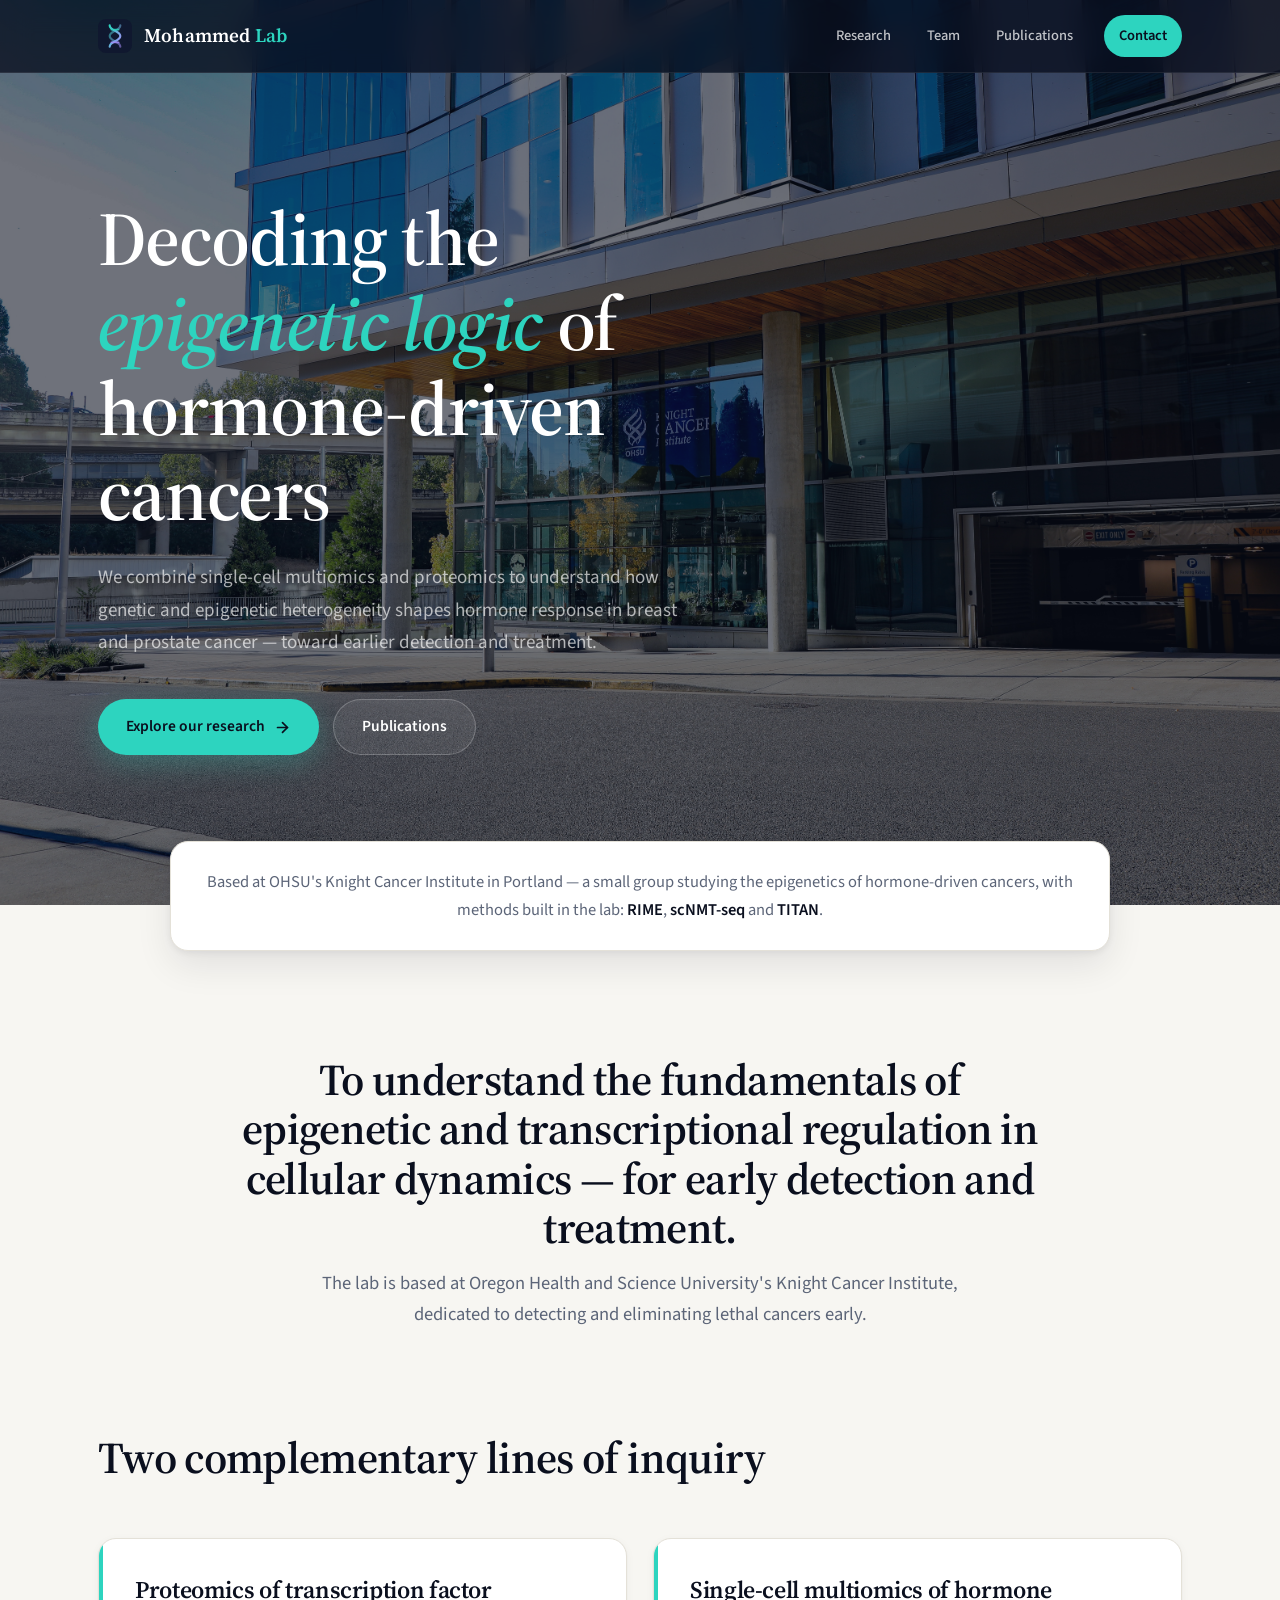
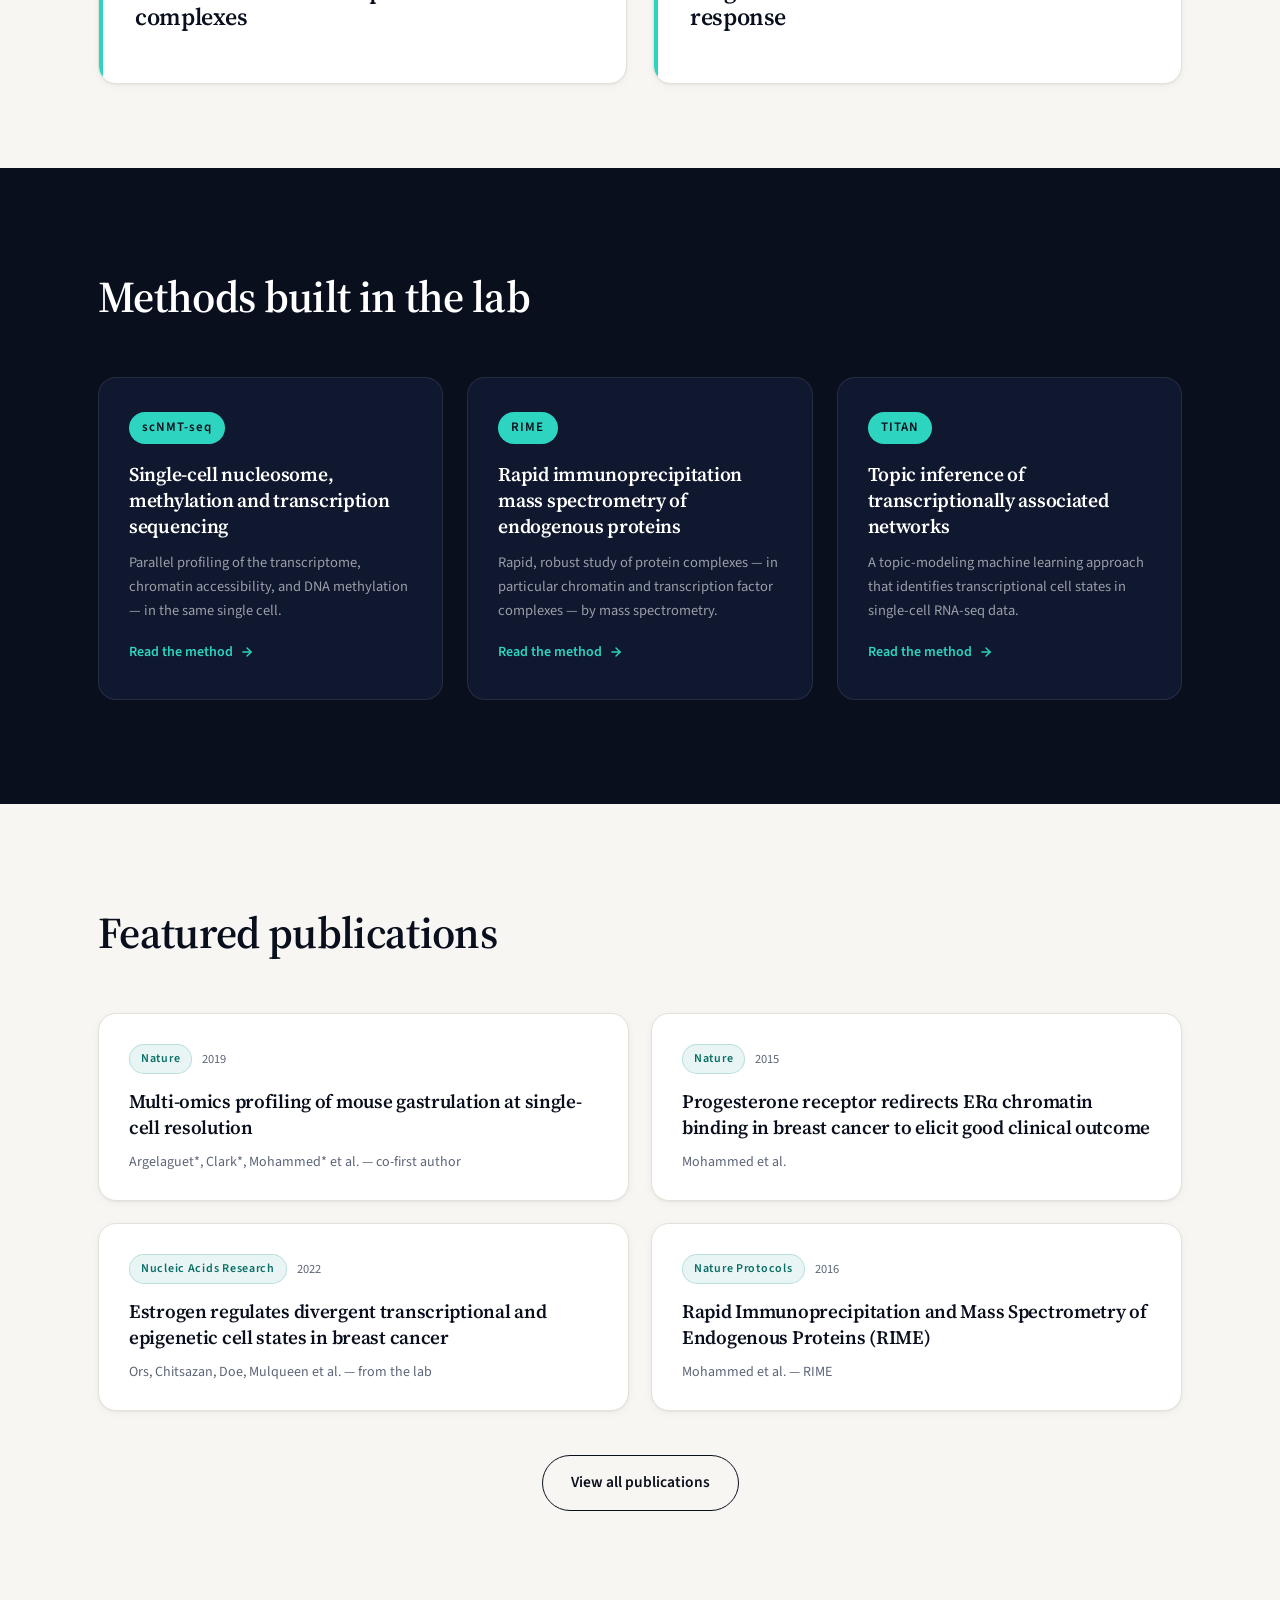
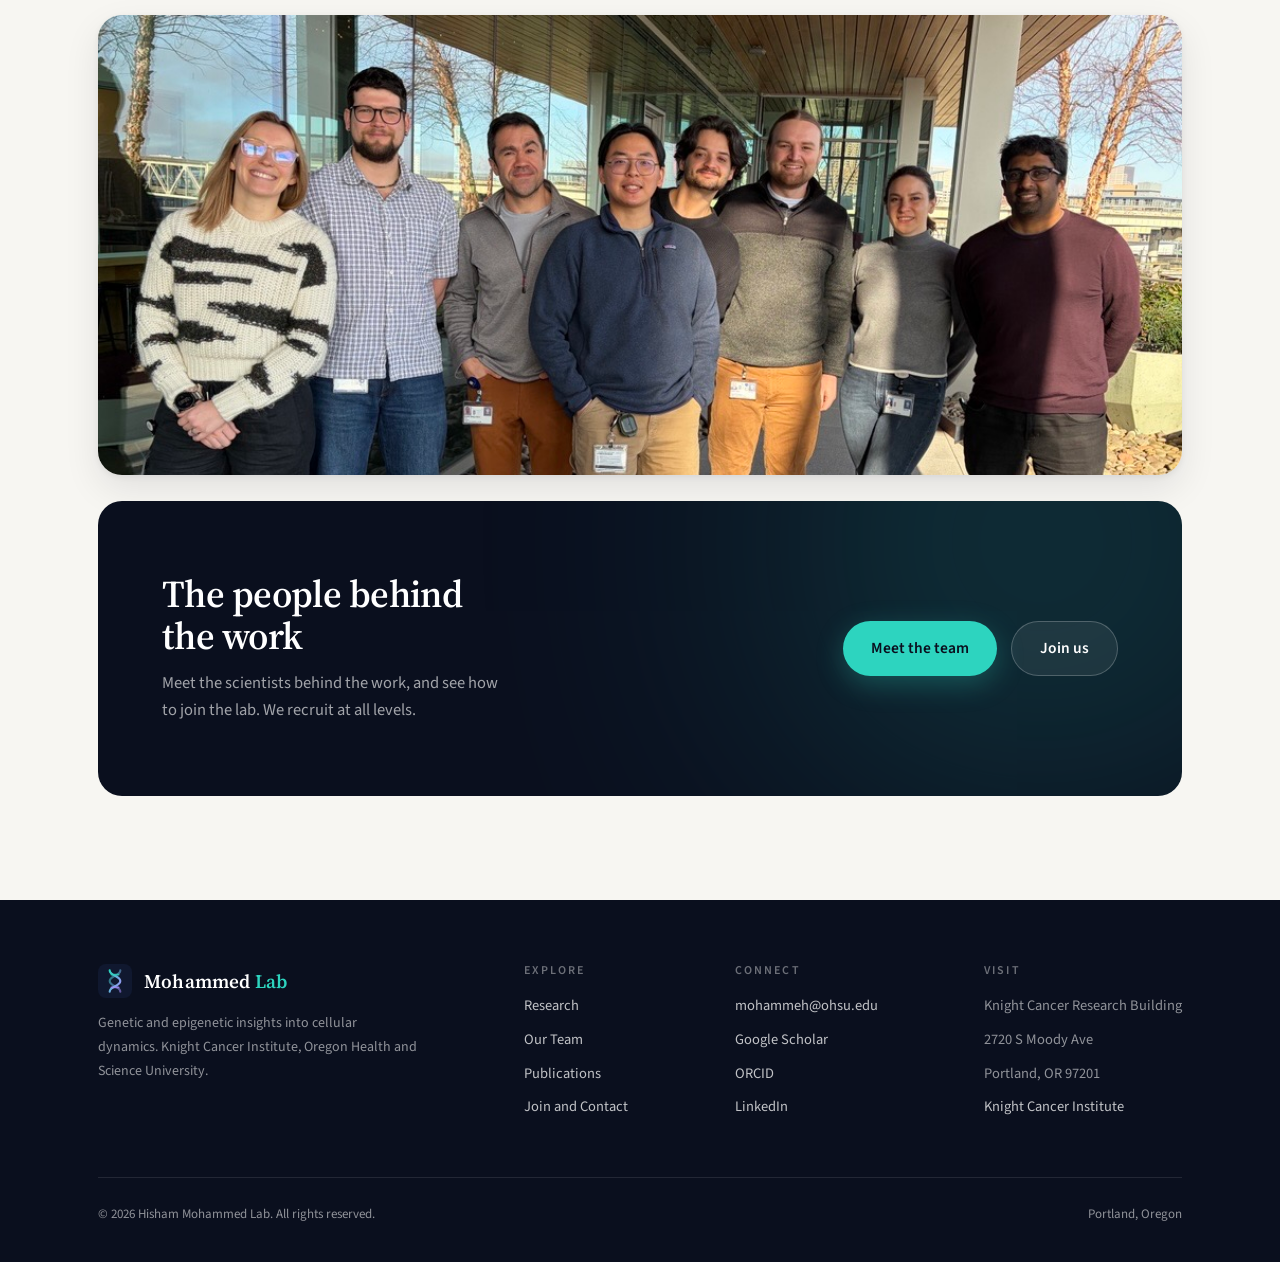
==== index.html @ 2daeae3e "Rename nav CTA button from "Join the Lab" to "Contact" Co-Authored-By: Claude Sonnet 4.6 <noreply@an" ====
<!DOCTYPE html>
<html lang="en-US">
<head>
  <meta charset="UTF-8">
  <meta name="viewport" content="width=device-width, initial-scale=1">
  <title>Hisham Mohammed Lab — Epigenetics of Hormone-Driven Cancers | OHSU</title>
  <meta name="description" content="The Mohammed Lab at OHSU's Knight Cancer Institute studies epigenetic and transcriptional mechanisms driving hormone-dependent cancers such as breast and prostate cancer, using single-cell multiomics and proteomics.">
  <meta property="og:type" content="website">
  <meta property="og:title" content="Hisham Mohammed Lab — Epigenetics of Hormone-Driven Cancers">
  <meta property="og:description" content="Decoding the genetic and epigenetic logic of hormone-driven cancers with single-cell multiomics and proteomics. Knight Cancer Institute, OHSU — Portland, Oregon.">
  <meta property="og:url" content="https://hmohammedlab.com/">
  <meta property="og:image" content="https://hmohammedlab.com/assets/img/lab-group.jpg">
  <link rel="icon" type="image/svg+xml" href="assets/favicon.svg">
  <script type="application/ld+json">
  {
    "@context": "https://schema.org",
    "@type": "ResearchOrganization",
    "name": "Hisham Mohammed Lab",
    "url": "https://hmohammedlab.com",
    "description": "The Mohammed Lab studies epigenetic and transcriptional regulation in hormone-driven cancers using single-cell multiomics and proteomics.",
    "location": {
      "@type": "Place",
      "name": "OHSU Knight Cancer Institute",
      "address": {
        "@type": "PostalAddress",
        "streetAddress": "2720 S Moody Ave",
        "addressLocality": "Portland",
        "addressRegion": "OR",
        "postalCode": "97201",
        "addressCountry": "US"
      }
    },
    "member": {
      "@type": "Person",
      "name": "Hisham Mohammed",
      "jobTitle": "Principal Investigator, Associate Professor of Molecular and Medical Genetics",
      "affiliation": "Oregon Health and Science University",
      "url": "https://hmohammedlab.com/team.html",
      "sameAs": [
        "https://orcid.org/0000-0003-0216-9881",
        "https://scholar.google.com/citations?user=4WJs_ocAAAAJ",
        "https://www.linkedin.com/in/hisham-mohammed-0a8848a2/"
      ]
    }
  }
  </script>
  <link rel="preconnect" href="https://fonts.googleapis.com">
  <link rel="preconnect" href="https://fonts.gstatic.com" crossorigin>
  <link href="https://fonts.googleapis.com/css2?family=IBM+Plex+Mono:wght@500;600&family=Source+Sans+3:wght@400;500;600;700&family=Source+Serif+4:ital,opsz,wght@0,8..60,400;0,8..60,600;1,8..60,400&display=swap" rel="stylesheet">
  <script>document.documentElement.classList.add("js")</script>
  <link rel="stylesheet" href="css/style.css">
</head>
<body>

  <header class="nav" id="nav">
    <div class="container nav-inner">
      <a class="brand" href="index.html" aria-label="Mohammed Lab home">
        <svg class="brand-mark" viewBox="0 0 64 64" aria-hidden="true">
          <defs><linearGradient id="bg-g" x1="0" y1="0" x2="1" y2="1"><stop offset="0" stop-color="#2dd4bf"/><stop offset="1" stop-color="#a78bfa"/></linearGradient></defs>
          <rect width="64" height="64" rx="15" fill="#10182f"/>
          <path d="M22 12c0 10 20 10 20 20s-20 10-20 20" fill="none" stroke="url(#bg-g)" stroke-width="4" stroke-linecap="round"/>
          <path d="M42 12c0 10-20 10-20 20s20 10 20 20" fill="none" stroke="url(#bg-g)" stroke-width="4" stroke-linecap="round" opacity="0.55"/>
          <line x1="25" y1="20" x2="39" y2="20" stroke="#2dd4bf" stroke-width="3" stroke-linecap="round" opacity="0.8"/>
          <line x1="25" y1="44" x2="39" y2="44" stroke="#a78bfa" stroke-width="3" stroke-linecap="round" opacity="0.8"/>
        </svg>
        <span class="brand-name">Mohammed <span>Lab</span></span>
      </a>
      <button class="nav-toggle" aria-label="Toggle navigation" aria-expanded="false" aria-controls="primary-menu">
        <svg width="22" height="22" viewBox="0 0 24 24" fill="none" stroke="currentColor" stroke-width="2" stroke-linecap="round"><line x1="3" y1="6" x2="21" y2="6"/><line x1="3" y1="12" x2="21" y2="12"/><line x1="3" y1="18" x2="21" y2="18"/></svg>
      </button>
      <nav aria-label="Primary">
        <ul class="nav-links" id="primary-menu">
          <li><a href="research.html">Research</a></li>
          <li><a href="team.html">Team</a></li>
          <li><a href="publications.html">Publications</a></li>
          <li><a class="nav-cta" href="contact.html">Contact</a></li>
        </ul>
      </nav>
    </div>
  </header>

  <main>

    <!-- ============ HERO ============ -->
    <section class="hero hero--home hero--photo" style="background-image: url('assets/img/ohsu-knight-building.jpg');">
      <div class="hero-glow hero-glow--teal" aria-hidden="true"></div>
      <div class="hero-glow hero-glow--violet" aria-hidden="true"></div>
      <div class="container hero-inner">
        <h1>Decoding the <em>epigenetic logic</em> of hormone-driven cancers</h1>
        <p class="hero-sub">
          We combine single-cell multiomics and proteomics to understand how genetic and
          epigenetic heterogeneity shapes hormone response in breast and prostate cancer —
          toward earlier detection and treatment.
        </p>
        <div class="hero-actions">
          <a class="btn btn--primary" href="research.html">
            Explore our research
            <svg viewBox="0 0 24 24" fill="none" stroke="currentColor" stroke-width="2.4" stroke-linecap="round" stroke-linejoin="round" aria-hidden="true"><line x1="5" y1="12" x2="19" y2="12"/><polyline points="12 5 19 12 12 19"/></svg>
          </a>
          <a class="btn btn--ghost" href="publications.html">Publications</a>
        </div>
      </div>
    </section>

    <!-- ============ STATS ============ -->
    <section class="stats" aria-label="Lab at a glance">
      <div class="container">
        <div class="stats-line reveal" style="background:var(--card); border:1px solid var(--line); border-radius:var(--radius); box-shadow:var(--shadow-md); padding:26px 36px; text-align:center; color:var(--muted); font-size:16.5px; line-height:1.7; max-width:940px; margin:0 auto;">
          Based at OHSU's Knight Cancer Institute in Portland — a small group studying the epigenetics of hormone-driven cancers, with methods built in the lab: <strong style="color:var(--ink);font-weight:600;">RIME</strong>, <strong style="color:var(--ink);font-weight:600;">scNMT-seq</strong> and <strong style="color:var(--ink);font-weight:600;">TITAN</strong>.
        </div>
      </div>
    </section>

    <!-- ============ MISSION ============ -->
    <section class="section">
      <div class="container container--narrow" style="text-align:center;">
        <h2 class="section-title reveal reveal-d1" style="max-width:none;">
          To understand the fundamentals of epigenetic and transcriptional regulation
          in cellular dynamics — for early detection and treatment.
        </h2>
        <p class="section-lede reveal reveal-d2" style="margin:0 auto;">
          The lab is based at Oregon Health and Science University's Knight Cancer Institute,
          dedicated to detecting and eliminating lethal cancers early.
        </p>
      </div>
    </section>

    <!-- ============ RESEARCH AREAS ============ -->
    <section class="section section--tight" style="padding-top:0;">
      <div class="container">
        <div class="section-head reveal">
          <h2 class="section-title">Two complementary lines of inquiry</h2>
        </div>
        <div class="areas">
          <article class="area-card reveal">
            <a href="research.html#area-01" class="area-card-link">
              <h3>Proteomics of transcription factor complexes</h3>
            </a>
          </article>
          <article class="area-card reveal reveal-d1">
            <a href="research.html#area-02" class="area-card-link">
              <h3>Single-cell multiomics of hormone response</h3>
            </a>
          </article>
        </div>
      </div>
    </section>

    <!-- ============ TECHNOLOGIES ============ -->
    <section class="section section--dark">
      <div class="container">
        <div class="section-head reveal">
          <h2 class="section-title">Methods built in the lab</h2>
        </div>
        <div class="tech-grid">
          <article class="tech-card reveal">
            <span class="tech-abbr">scNMT-seq</span>
            <h3>Single-cell nucleosome, methylation and transcription sequencing</h3>
            <p>Parallel profiling of the transcriptome, chromatin accessibility, and DNA methylation — in the same single cell.</p>
            <a class="tech-link" href="https://www.nature.com/articles/s41467-018-03149-4" target="_blank" rel="noopener">Read the method <svg viewBox="0 0 24 24" fill="none" stroke="currentColor" stroke-width="2.4" stroke-linecap="round" stroke-linejoin="round" aria-hidden="true"><line x1="5" y1="12" x2="19" y2="12"/><polyline points="12 5 19 12 12 19"/></svg></a>
          </article>
          <article class="tech-card reveal reveal-d1">
            <span class="tech-abbr">RIME</span>
            <h3>Rapid immunoprecipitation mass spectrometry of endogenous proteins</h3>
            <p>Rapid, robust study of protein complexes — in particular chromatin and transcription factor complexes — by mass spectrometry.</p>
            <a class="tech-link" href="https://www.nature.com/articles/nprot.2016.020" target="_blank" rel="noopener">Read the method <svg viewBox="0 0 24 24" fill="none" stroke="currentColor" stroke-width="2.4" stroke-linecap="round" stroke-linejoin="round" aria-hidden="true"><line x1="5" y1="12" x2="19" y2="12"/><polyline points="12 5 19 12 12 19"/></svg></a>
          </article>
          <article class="tech-card reveal reveal-d2">
            <span class="tech-abbr">TITAN</span>
            <h3>Topic inference of transcriptionally associated networks</h3>
            <p>A topic-modeling machine learning approach that identifies transcriptional cell states in single-cell RNA-seq data.</p>
            <a class="tech-link" href="https://academic.oup.com/nar/article/50/20/11492/6786216" target="_blank" rel="noopener">Read the method <svg viewBox="0 0 24 24" fill="none" stroke="currentColor" stroke-width="2.4" stroke-linecap="round" stroke-linejoin="round" aria-hidden="true"><line x1="5" y1="12" x2="19" y2="12"/><polyline points="12 5 19 12 12 19"/></svg></a>
          </article>
        </div>
      </div>
    </section>

    <!-- ============ FEATURED PUBLICATIONS ============ -->
    <section class="section">
      <div class="container">
        <div class="section-head reveal">
          <h2 class="section-title">Featured publications</h2>
        </div>
        <div class="featured-pubs">
          <a class="fpub reveal" href="https://www.nature.com/articles/s41586-019-1825-8" target="_blank" rel="noopener">
            <div class="fpub-meta"><span class="fpub-journal">Nature</span><span class="fpub-year">2019</span></div>
            <h3>Multi-omics profiling of mouse gastrulation at single-cell resolution</h3>
            <p>Argelaguet*, Clark*, Mohammed* et al. — co-first author</p>
          </a>
          <a class="fpub reveal reveal-d1" href="https://www.nature.com/articles/nature14583" target="_blank" rel="noopener">
            <div class="fpub-meta"><span class="fpub-journal">Nature</span><span class="fpub-year">2015</span></div>
            <h3>Progesterone receptor redirects ERα chromatin binding in breast cancer to elicit good clinical outcome</h3>
            <p>Mohammed et al.</p>
          </a>
          <a class="fpub reveal reveal-d2" href="https://academic.oup.com/nar/article/50/20/11492/6786216" target="_blank" rel="noopener">
            <div class="fpub-meta"><span class="fpub-journal">Nucleic Acids Research</span><span class="fpub-year">2022</span></div>
            <h3>Estrogen regulates divergent transcriptional and epigenetic cell states in breast cancer</h3>
            <p>Ors, Chitsazan, Doe, Mulqueen et al. — from the lab</p>
          </a>
          <a class="fpub reveal reveal-d3" href="https://www.nature.com/articles/nprot.2016.020" target="_blank" rel="noopener">
            <div class="fpub-meta"><span class="fpub-journal">Nature Protocols</span><span class="fpub-year">2016</span></div>
            <h3>Rapid Immunoprecipitation and Mass Spectrometry of Endogenous Proteins (RIME)</h3>
            <p>Mohammed et al. — RIME</p>
          </a>
        </div>
        <div style="text-align:center; margin-top:44px;" class="reveal">
          <a class="btn btn--outline" href="publications.html">View all publications</a>
        </div>
      </div>
    </section>

    <!-- ============ TEAM CTA ============ -->
    <section class="section" style="padding-top:0;">
      <div class="container">
        <div class="photo-strip reveal" style="margin-bottom:26px;">
          <img src="assets/img/lab-group.jpg" alt="The Mohammed Lab team" loading="lazy">
        </div>
        <div class="cta-band reveal">
          <div>
            <h2>The people behind the work</h2>
            <p>Meet the scientists behind the work, and see how to join the lab. We recruit at all levels.</p>
          </div>
          <div style="display:flex; gap:14px; flex-wrap:wrap;">
            <a class="btn btn--primary" href="team.html">Meet the team</a>
            <a class="btn btn--ghost" href="contact.html">Join us</a>
          </div>
        </div>
      </div>
    </section>

  </main>

  <!-- ============ FOOTER ============ -->
  <footer class="footer" style="margin-top:0;">
    <div class="container">
      <div class="footer-grid">
        <div class="footer-brand">
          <a class="brand" href="index.html">
            <svg class="brand-mark" viewBox="0 0 64 64" aria-hidden="true">
              <defs><linearGradient id="fg-g" x1="0" y1="0" x2="1" y2="1"><stop offset="0" stop-color="#2dd4bf"/><stop offset="1" stop-color="#a78bfa"/></linearGradient></defs>
              <rect width="64" height="64" rx="15" fill="#10182f"/>
              <path d="M22 12c0 10 20 10 20 20s-20 10-20 20" fill="none" stroke="url(#fg-g)" stroke-width="4" stroke-linecap="round"/>
              <path d="M42 12c0 10-20 10-20 20s20 10 20 20" fill="none" stroke="url(#fg-g)" stroke-width="4" stroke-linecap="round" opacity="0.55"/>
              <line x1="25" y1="20" x2="39" y2="20" stroke="#2dd4bf" stroke-width="3" stroke-linecap="round" opacity="0.8"/>
              <line x1="25" y1="44" x2="39" y2="44" stroke="#a78bfa" stroke-width="3" stroke-linecap="round" opacity="0.8"/>
            </svg>
            <span class="brand-name">Mohammed <span>Lab</span></span>
          </a>
          <p>Genetic and epigenetic insights into cellular dynamics. Knight Cancer Institute, Oregon Health and Science University.</p>
        </div>
        <div class="footer-col">
          <h2>Explore</h2>
          <ul>
            <li><a href="research.html">Research</a></li>
            <li><a href="team.html">Our Team</a></li>
            <li><a href="publications.html">Publications</a></li>
            <li><a href="contact.html">Join and Contact</a></li>
          </ul>
        </div>
        <div class="footer-col">
          <h2>Connect</h2>
          <ul>
            <li><a href="mailto:mohammeh@ohsu.edu">mohammeh@ohsu.edu</a></li>
            <li><a href="https://scholar.google.com/citations?user=4WJs_ocAAAAJ&amp;hl=en" target="_blank" rel="noopener">Google Scholar</a></li>
            <li><a href="https://orcid.org/0000-0003-0216-9881" target="_blank" rel="noopener">ORCID</a></li>
            <li><a href="https://www.linkedin.com/in/hisham-mohammed-0a8848a2/" target="_blank" rel="noopener">LinkedIn</a></li>
          </ul>
        </div>
        <div class="footer-col">
          <h2>Visit</h2>
          <ul>
            <li>Knight Cancer Research Building</li>
            <li>2720 S Moody Ave</li>
            <li>Portland, OR 97201</li>
            <li><a href="https://www.ohsu.edu/knight-cancer-institute" target="_blank" rel="noopener">Knight Cancer Institute</a></li>
          </ul>
        </div>
      </div>
      <div class="footer-bottom">
        <span>© <span id="year">2026</span> Hisham Mohammed Lab. All rights reserved.</span>
        <span>Portland, Oregon</span>
      </div>
    </div>
  </footer>

  <script src="js/main.js"></script>
</body>
</html>
---- css/style.css ----
/* ============================================================
   Mohammed Lab — design system
   Fonts: Source Serif 4 (display) · Source Sans 3 (body) · IBM Plex Mono (labels)
   ============================================================ */

:root {
  --ink: #0a0f1e;
  --ink-2: #10182f;
  --ink-3: #1a2440;
  --paper: #f7f6f2;
  --card: #ffffff;
  --text: #1c2436;
  --muted: #5c6578;
  --line: #e4e1d8;
  --teal: #0a6f66;
  --teal-bright: #2dd4bf;
  --violet: #7c6cf0;
  --violet-deep: #6052d6;
  --violet-bright: #a78bfa;
  --rose: #f472b6;
  --grad: var(--teal-bright);
  --radius: 18px;
  --shadow-sm: 0 1px 2px rgba(10, 15, 30, 0.05), 0 2px 10px rgba(10, 15, 30, 0.04);
  --shadow-md: 0 2px 6px rgba(10, 15, 30, 0.06), 0 14px 36px rgba(10, 15, 30, 0.09);
  --font-display: "Source Serif 4", Georgia, serif;
  --font-body: "Source Sans 3", -apple-system, BlinkMacSystemFont, "Segoe UI", sans-serif;
  --font-mono: "Source Sans 3", -apple-system, BlinkMacSystemFont, "Segoe UI", Arial, sans-serif;
}

* { margin: 0; padding: 0; box-sizing: border-box; }

html { scroll-behavior: smooth; scroll-padding-top: 92px; }

body {
  font-family: var(--font-body);
  font-size: 16.5px;
  line-height: 1.65;
  color: var(--text);
  background: var(--paper);
  -webkit-font-smoothing: antialiased;
  text-rendering: optimizeLegibility;
}

::selection { background: rgba(45, 212, 191, 0.3); }

img { max-width: 100%; display: block; }
a { color: var(--teal); text-decoration: none; }
a:hover { text-decoration: underline; text-underline-offset: 3px; }

.container { max-width: 1140px; margin: 0 auto; padding: 0 28px; }
.container--narrow { max-width: 880px; }
.container--wide { max-width: 1440px; }

/* ---------- typography ---------- */

h1, h2, h3 { font-family: var(--font-display); font-weight: 600; line-height: 1.12; letter-spacing: -0.015em; color: var(--ink); }

em { font-family: var(--font-display); font-style: italic; }

.eyebrow {
  font-family: var(--font-mono);
  font-size: 12.5px;
  font-weight: 500;
  letter-spacing: 0.22em;
  text-transform: uppercase;
  color: var(--teal);
  display: flex;
  align-items: center;
  gap: 12px;
  margin-bottom: 18px;
}
.eyebrow::before { content: ""; width: 34px; height: 1.5px; background: var(--grad); flex: none; }

.section-title { font-size: clamp(30px, 4.2vw, 44px); margin-bottom: 16px; }
.section-title-link { text-decoration: none; color: inherit; }
.section-title-link:hover .section-title { text-decoration: underline; text-decoration-color: var(--accent, currentColor); }
.area-card-link { text-decoration: none; color: inherit; }
.area-card-link:hover h3 { text-decoration: underline; text-decoration-color: var(--accent, currentColor); }
.section-lede { font-size: 18.5px; color: var(--muted); max-width: 640px; }

/* ---------- nav ---------- */

.nav {
  position: fixed;
  inset: 0 0 auto 0;
  z-index: 100;
  background: rgba(10, 15, 30, 0.78);
  -webkit-backdrop-filter: blur(14px);
  backdrop-filter: blur(14px);
  border-bottom: 1px solid rgba(255, 255, 255, 0.08);
  transition: background 0.3s ease;
}
.nav--light {
  background: rgba(247, 246, 242, 0.82);
  border-bottom: 1px solid var(--line);
}

.nav-inner { display: flex; align-items: center; justify-content: space-between; height: 72px; }

.brand { display: flex; align-items: center; gap: 12px; text-decoration: none !important; }
.brand-mark { width: 34px; height: 34px; flex: none; }
.brand-name { font-family: var(--font-display); font-size: 19px; font-weight: 600; color: #fff; letter-spacing: 0.01em; }
.brand-name span { color: var(--teal-bright); }
.nav--light .brand-name { color: var(--ink); }
.nav--light .brand-name span { color: var(--teal); }

.nav-links { display: flex; align-items: center; gap: 6px; list-style: none; }
.nav-links a {
  display: block;
  padding: 9px 15px;
  font-size: 14.5px;
  font-weight: 500;
  color: rgba(255, 255, 255, 0.75);
  border-radius: 99px;
  text-decoration: none !important;
  transition: color 0.18s, background 0.18s;
}
.nav-links a:hover { color: #fff; background: rgba(255, 255, 255, 0.08); }
.nav-links a.active { color: var(--teal-bright); }
.nav--light .nav-links a { color: var(--muted); }
.nav--light .nav-links a:hover { color: var(--ink); background: rgba(10, 15, 30, 0.05); }
.nav--light .nav-links a.active { color: var(--teal); }

.nav-links a.nav-cta {
  margin-left: 10px;
  color: var(--ink) !important;
  background: var(--grad) !important;
  font-weight: 600;
}
.nav-links a.nav-cta:hover { filter: brightness(1.07); }

.nav-toggle {
  display: none;
  background: none;
  border: 0;
  width: 44px;
  height: 44px;
  cursor: pointer;
  color: #fff;
}
.nav--light .nav-toggle { color: var(--ink); }

@media (max-width: 820px) {
  .nav-toggle { display: grid; place-items: center; }
  .nav-links {
    position: absolute;
    top: 72px;
    left: 0;
    right: 0;
    flex-direction: column;
    align-items: stretch;
    gap: 2px;
    padding: 14px 20px 22px;
    background: rgba(10, 15, 30, 0.97);
    border-bottom: 1px solid rgba(255, 255, 255, 0.08);
    display: none;
  }
  .nav--light .nav-links { background: rgba(247, 246, 242, 0.98); border-bottom: 1px solid var(--line); }
  .nav-links.open { display: flex; }
  .nav-links a { padding: 13px 16px; font-size: 16px; }
  .nav-links a.nav-cta { margin: 10px 0 0; text-align: center; }
}

/* ---------- hero (dark) ---------- */

.hero {
  position: relative;
  background: var(--ink);
  color: #fff;
  overflow: hidden;
}
.hero::after {
  content: "";
  position: absolute;
  inset: auto 0 0 0;
  height: 140px;
  background: none;
  pointer-events: none;
}
.hero--home::after { background: none; }

.hero-canvas { position: absolute; inset: 0; width: 100%; height: 100%; }

.hero-glow {
  position: absolute;
  width: 720px;
  height: 720px;
  border-radius: 50%;
  filter: blur(130px);
  opacity: 0.22;
  pointer-events: none;
}
.hero-glow--teal { background: var(--teal-bright); top: -280px; right: -160px; }
.hero-glow--violet { background: var(--violet); bottom: -340px; left: -200px; }

.hero-inner {
  position: relative;
  z-index: 2;
  padding: 196px 28px 150px;
}
.hero--sub .hero-inner { padding: 168px 28px 96px; }

.hero .eyebrow { color: var(--teal-bright); }

.hero h1 {
  color: #fff;
  font-size: clamp(40px, 6.4vw, 76px);
  max-width: 17ch;
  margin-bottom: 26px;
}
.hero--sub h1 { font-size: clamp(36px, 5vw, 58px); }

.hero h1 em {
  font-style: italic;
  color: var(--teal-bright);
}

.hero-sub {
  font-size: 19px;
  line-height: 1.7;
  color: rgba(255, 255, 255, 0.66);
  max-width: 600px;
  margin-bottom: 40px;
}

.hero-actions { display: flex; flex-wrap: wrap; gap: 14px; }

/* ---------- buttons ---------- */

.btn {
  display: inline-flex;
  align-items: center;
  gap: 9px;
  padding: 14px 28px;
  border-radius: 99px;
  font-size: 15.5px;
  font-weight: 600;
  font-family: var(--font-body);
  cursor: pointer;
  border: 0;
  text-decoration: none !important;
  transition: transform 0.18s ease, box-shadow 0.18s ease, filter 0.18s ease;
}
.btn svg { width: 17px; height: 17px; flex: none; }
.btn:hover { transform: translateY(-2px); }

.btn--primary { background: var(--grad); color: var(--ink); box-shadow: 0 8px 28px rgba(45, 212, 191, 0.28); }
.btn--primary:hover { filter: brightness(1.06); }

.btn--ghost { background: rgba(255, 255, 255, 0.07); color: #fff; border: 1px solid rgba(255, 255, 255, 0.22); }
.btn--ghost:hover { background: rgba(255, 255, 255, 0.13); }

.btn--dark { background: var(--ink); color: #fff; }
.btn--dark:hover { background: var(--ink-3); }

.btn--outline { background: transparent; color: var(--ink); border: 1.5px solid var(--ink); }
.btn--outline:hover { background: var(--ink); color: #fff; }

/* ---------- stats band ---------- */

.stats {
  position: relative;
  z-index: 3;
  margin-top: -64px;
}
.stats-grid {
  display: grid;
  grid-template-columns: repeat(4, 1fr);
  background: var(--card);
  border-radius: var(--radius);
  border: 1px solid var(--line);
  box-shadow: var(--shadow-md);
  overflow: hidden;
}
.stat {
  padding: 30px 26px;
  border-left: 1px solid var(--line);
}
.stat:first-child { border-left: 0; }
.stat-num {
  font-family: var(--font-display);
  font-size: 38px;
  font-weight: 600;
  color: var(--ink);
  line-height: 1.1;
}
.stat-num span { color: var(--teal); }
.stat-label { font-size: 13.5px; color: var(--muted); margin-top: 5px; }

@media (max-width: 820px) {
  .stats-grid { grid-template-columns: 1fr 1fr; }
  .stat:nth-child(odd) { border-left: 0; }
  .stat:nth-child(n + 3) { border-top: 1px solid var(--line); }
}

/* ---------- sections ---------- */

.section { padding: 104px 0; }
.section--tight { padding: 84px 0; }
.section-head { margin-bottom: 56px; }

.section--dark { background: var(--ink); color: rgba(255, 255, 255, 0.72); }
.section--dark h2, .section--dark h3 { color: #fff; }
.section--dark .eyebrow { color: var(--teal-bright); }
.section--dark .section-lede { color: rgba(255, 255, 255, 0.6); }

/* ---------- research area cards ---------- */

.areas { display: grid; grid-template-columns: 1fr 1fr; gap: 26px; }
@media (max-width: 820px) { .areas { grid-template-columns: 1fr; } }

.area-card {
  position: relative;
  background: var(--card);
  border: 1px solid var(--line);
  border-radius: var(--radius);
  padding: 38px 36px;
  box-shadow: var(--shadow-sm);
  transition: transform 0.25s ease, box-shadow 0.25s ease;
  overflow: hidden;
}
.area-card:hover { transform: translateY(-4px); box-shadow: var(--shadow-md); }
.area-card::before {
  content: "";
  position: absolute;
  inset: 0 auto 0 0;
  width: 4px;
  background: var(--grad);
}
.area-num {
  font-family: var(--font-mono);
  font-size: 13px;
  letter-spacing: 0.18em;
  color: var(--violet-deep);
  margin-bottom: 16px;
  display: block;
}
.area-card h3 { font-size: 24px; margin-bottom: 14px; }
.area-card p { color: var(--muted); font-size: 15.5px; }
.area-refs { margin-top: 22px; padding-top: 18px; border-top: 1px dashed var(--line); font-size: 14px; color: var(--muted); }
.area-refs a { font-weight: 500; }

/* ---------- technology cards ---------- */

.tech-grid { display: grid; grid-template-columns: repeat(3, 1fr); gap: 24px; }
@media (max-width: 940px) { .tech-grid { grid-template-columns: 1fr; } }

.tech-card {
  background: var(--ink-2);
  border: 1px solid rgba(255, 255, 255, 0.09);
  border-radius: var(--radius);
  padding: 34px 30px;
  transition: transform 0.25s ease, border-color 0.25s ease;
}
.tech-card:hover { transform: translateY(-4px); border-color: rgba(45, 212, 191, 0.45); }
.tech-abbr {
  display: inline-block;
  font-family: var(--font-mono);
  font-size: 13px;
  font-weight: 600;
  letter-spacing: 0.08em;
  color: var(--ink);
  background: var(--grad);
  padding: 5px 13px;
  border-radius: 99px;
  margin-bottom: 18px;
}
.tech-card h3 { font-size: 19.5px; color: #fff; margin-bottom: 10px; line-height: 1.35; }
.tech-card p { font-size: 14.5px; color: rgba(255, 255, 255, 0.58); }
.tech-card .tech-link { display: inline-flex; align-items: center; gap: 7px; margin-top: 18px; font-size: 14px; font-weight: 600; color: var(--teal-bright); }
.tech-card .tech-link svg { width: 14px; height: 14px; transition: transform 0.18s; }
.tech-card .tech-link:hover svg { transform: translateX(3px); }

/* ---------- featured publications (home) ---------- */

.featured-pubs { display: grid; grid-template-columns: 1fr 1fr; gap: 22px; }
@media (max-width: 820px) { .featured-pubs { grid-template-columns: 1fr; } }

.fpub {
  display: flex;
  flex-direction: column;
  background: var(--card);
  border: 1px solid var(--line);
  border-radius: var(--radius);
  padding: 30px 30px 26px;
  box-shadow: var(--shadow-sm);
  text-decoration: none !important;
  transition: transform 0.25s ease, box-shadow 0.25s ease;
}
.fpub:hover { transform: translateY(-4px); box-shadow: var(--shadow-md); }
.fpub-meta { display: flex; align-items: center; gap: 10px; margin-bottom: 14px; }
.fpub-journal {
  font-family: var(--font-mono);
  font-size: 12px;
  font-weight: 600;
  letter-spacing: 0.06em;
  color: var(--teal);
  background: rgba(13, 148, 136, 0.09);
  border: 1px solid rgba(13, 148, 136, 0.22);
  padding: 4px 11px;
  border-radius: 99px;
}
.fpub-year { font-family: var(--font-mono); font-size: 12.5px; color: var(--muted); }
.fpub h3 { font-size: 19px; line-height: 1.4; margin-bottom: 10px; }
.fpub p { font-size: 14px; color: var(--muted); margin-top: auto; }

/* ---------- team ---------- */

.team-grid { display: grid; grid-template-columns: repeat(2, 1fr); gap: 26px; }
@media (max-width: 880px) {
  .team-grid { grid-template-columns: 1fr; }
  .member-top { align-items: flex-start; }
}

.member {
  background: var(--card);
  border: 1px solid var(--line);
  border-radius: var(--radius);
  padding: 34px 32px;
  box-shadow: var(--shadow-sm);
  transition: transform 0.25s ease, box-shadow 0.25s ease;
}
.member:hover { transform: translateY(-3px); box-shadow: var(--shadow-md); }

.member-top { display: flex; align-items: center; gap: 20px; margin-bottom: 18px; }
.member-photo {
  width: 92px;
  height: 92px;
  flex: none;
  border-radius: 50%;
  object-fit: cover;
  background: #e9e6dd;
  border: 3px solid #fff;
  outline: 2.5px solid transparent;
  outline-offset: 2px;
  transition: outline-color 0.25s ease;
}
.member:hover .member-photo { outline-color: var(--teal-bright); }
.member-name { font-size: 21px; margin-bottom: 3px; }
.member-role { font-size: 13.5px; color: var(--teal); font-weight: 600; letter-spacing: 0.015em; }

.member-bio { font-size: 14.8px; color: var(--muted); }
.member-bio.clamped {
  display: -webkit-box;
  -webkit-line-clamp: 4;
  -webkit-box-orient: vertical;
  overflow: hidden;
}
.bio-toggle {
  margin-top: 10px;
  background: none;
  border: 0;
  padding: 0;
  font: inherit;
  font-size: 13.5px;
  font-weight: 600;
  color: var(--violet-deep);
  cursor: pointer;
}
.bio-toggle:hover { text-decoration: underline; text-underline-offset: 3px; }

.member-links { display: flex; gap: 8px; margin-top: 18px; }
.alumni-header { display: flex; align-items: center; gap: 14px; flex-wrap: wrap; }
.alumni-header .member-links { margin-top: 0; }
.member-links a {
  display: grid;
  place-items: center;
  width: 36px;
  height: 36px;
  border-radius: 50%;
  border: 1px solid var(--line);
  color: var(--muted);
  transition: color 0.18s, border-color 0.18s, background 0.18s, transform 0.18s;
}
.member-links a:hover { color: var(--teal); border-color: var(--teal); background: rgba(13, 148, 136, 0.06); transform: translateY(-2px); }
.member-links svg { width: 16px; height: 16px; }

.alumni-note { font-size: 14px; color: var(--muted); font-style: italic; margin-top: -34px; margin-bottom: 46px; }

/* ---------- publications page ---------- */

.pub-tools {
  display: flex;
  flex-wrap: wrap;
  align-items: center;
  gap: 16px;
  margin-bottom: 46px;
}
.pub-search {
  flex: 1;
  min-width: 240px;
  position: relative;
}
.pub-search svg {
  position: absolute;
  left: 17px;
  top: 50%;
  translate: 0 -50%;
  width: 17px;
  height: 17px;
  color: var(--muted);
  pointer-events: none;
}
.pub-search input {
  width: 100%;
  padding: 14px 20px 14px 46px;
  font: inherit;
  font-size: 15.5px;
  color: var(--text);
  background: var(--card);
  border: 1px solid var(--line);
  border-radius: 99px;
  outline: none;
  transition: border-color 0.18s, box-shadow 0.18s;
}
.pub-search input:focus { border-color: var(--teal); box-shadow: 0 0 0 3.5px rgba(13, 148, 136, 0.14); }

.year-jump { display: flex; flex-wrap: wrap; gap: 7px; }
.year-jump a {
  font-family: var(--font-mono);
  font-size: 12.5px;
  font-weight: 500;
  color: var(--muted);
  border: 1px solid var(--line);
  background: var(--card);
  padding: 6px 12px;
  border-radius: 99px;
  text-decoration: none !important;
  transition: all 0.16s;
}
.year-jump a:hover { color: var(--teal); border-color: var(--teal); }

.pub-year-group { margin-bottom: 54px; }
.pub-year-head {
  display: flex;
  align-items: center;
  gap: 18px;
  margin-bottom: 24px;
}
.pub-year-head h2 {
  font-size: 30px;
  color: var(--ink);
}
.pub-year-head::after { content: ""; flex: 1; height: 1px; background: var(--line); }

.pub {
  background: var(--card);
  border: 1px solid var(--line);
  border-radius: 14px;
  padding: 24px 28px;
  margin-bottom: 14px;
  box-shadow: var(--shadow-sm);
  transition: transform 0.2s ease, box-shadow 0.2s ease, border-color 0.2s ease;
}
.pub:hover { transform: translateX(4px); border-color: rgba(13, 148, 136, 0.4); box-shadow: var(--shadow-md); }
.pub-title { font-family: var(--font-body); font-size: 16.5px; font-weight: 650; color: var(--ink); line-height: 1.45; margin-bottom: 8px; }
.pub-title a { color: inherit; }
.pub-title a:hover { color: var(--teal); text-decoration: none; }
.pub-authors { font-size: 14px; color: var(--muted); margin-bottom: 10px; }
.pub-authors strong { color: var(--text); font-weight: 600; }
.pub-foot { display: flex; flex-wrap: wrap; align-items: center; gap: 12px; }
.pub-journal { font-family: var(--font-mono); font-size: 12.5px; font-weight: 600; color: var(--violet-deep); }
.pub-note { font-size: 12.5px; color: var(--muted); font-style: italic; }
.pub-link {
  display: inline-flex;
  align-items: center;
  gap: 6px;
  margin-left: auto;
  font-size: 13px;
  font-weight: 600;
  color: var(--teal);
}
.pub-link svg { width: 13px; height: 13px; }

.pub-empty { text-align: center; color: var(--muted); padding: 60px 0; font-size: 16px; display: none; }

/* ---------- CTA band ---------- */

.cta-band {
  position: relative;
  background: var(--ink);
  border-radius: calc(var(--radius) + 6px);
  padding: 72px 64px;
  overflow: hidden;
  display: flex;
  flex-wrap: wrap;
  align-items: center;
  justify-content: space-between;
  gap: 32px;
}
.cta-band::before {
  content: "";
  position: absolute;
  width: 480px;
  height: 480px;
  border-radius: 50%;
  background: var(--teal-bright);
  filter: blur(150px);
  opacity: 0.25;
  top: -200px;
  right: -100px;
}
.cta-band h2 { color: #fff; font-size: clamp(26px, 3.4vw, 38px); max-width: 18ch; position: relative; }
.cta-band p { color: rgba(255, 255, 255, 0.62); margin-top: 12px; max-width: 44ch; position: relative; }
.cta-band .btn { position: relative; }
@media (max-width: 720px) { .cta-band { padding: 52px 32px; } }

/* ---------- group photo strip ---------- */

.photo-strip { border-radius: calc(var(--radius) + 6px); overflow: hidden; box-shadow: var(--shadow-md); }
.photo-strip img { width: 100%; height: 460px; object-fit: cover; object-position: center 25%; }
@media (max-width: 720px) { .photo-strip img { height: 280px; } }

/* ---------- contact ---------- */

.contact-grid { display: grid; grid-template-columns: 1.1fr 0.9fr; gap: 28px; align-items: start; }
@media (max-width: 880px) { .contact-grid { grid-template-columns: 1fr; } }

.contact-card {
  background: var(--card);
  border: 1px solid var(--line);
  border-radius: var(--radius);
  padding: 38px 36px;
  box-shadow: var(--shadow-sm);
}
.contact-card h2 { font-size: 22px; margin-bottom: 20px; }

.addr { display: flex; gap: 16px; padding: 16px 0; border-top: 1px solid var(--line); }
.addr:first-of-type { border-top: 0; padding-top: 0; }
.addr-icon {
  width: 40px;
  height: 40px;
  flex: none;
  display: grid;
  place-items: center;
  border-radius: 12px;
  background: rgba(13, 148, 136, 0.08);
  color: var(--teal);
}
.addr-icon svg { width: 18px; height: 18px; }
.addr h3 { font-family: var(--font-body); font-size: 14px; font-weight: 600; letter-spacing: 0; color: var(--ink); margin-bottom: 2px; }
.addr p { font-size: 14.5px; color: var(--muted); }

.contact-photo { border-radius: var(--radius); overflow: hidden; box-shadow: var(--shadow-sm); border: 1px solid var(--line); }
.contact-photo img { width: 100%; height: 240px; object-fit: cover; }
.contact-photo figcaption { font-size: 13px; color: var(--muted); padding: 12px 18px; background: var(--card); }

/* ---------- footer ---------- */

.footer {
  background: var(--ink);
  color: rgba(255, 255, 255, 0.55);
  padding: 64px 0 36px;
  margin-top: 104px;
}
.footer a { color: rgba(255, 255, 255, 0.75); }
.footer a:hover { color: var(--teal-bright); }

.footer-grid { display: flex; flex-wrap: wrap; justify-content: space-between; gap: 40px; margin-bottom: 48px; }
.footer-brand { max-width: 320px; }
.footer-brand .brand { margin-bottom: 14px; }
.footer-brand p { font-size: 14px; line-height: 1.7; }

.footer-col h2 {
  font-family: var(--font-mono);
  font-size: 12px;
  font-weight: 600;
  letter-spacing: 0.18em;
  text-transform: uppercase;
  color: rgba(255, 255, 255, 0.4);
  margin-bottom: 16px;
}
.footer-col ul { list-style: none; }
.footer-col li { margin-bottom: 10px; font-size: 14.5px; }

.footer-bottom {
  border-top: 1px solid rgba(255, 255, 255, 0.1);
  padding-top: 26px;
  display: flex;
  flex-wrap: wrap;
  justify-content: space-between;
  gap: 12px;
  font-size: 13px;
}

/* ---------- reveal animations ---------- */

/* hidden state only when JS is running (html.js set by inline head script) */
.js .reveal { opacity: 0; transform: translateY(26px); transition: opacity 0.7s cubic-bezier(0.2, 0.6, 0.2, 1), transform 0.7s cubic-bezier(0.2, 0.6, 0.2, 1); }
.js .reveal.visible { opacity: 1; transform: none; }
.reveal-d1 { transition-delay: 0.08s; }
.reveal-d2 { transition-delay: 0.16s; }
.reveal-d3 { transition-delay: 0.24s; }

@media (prefers-reduced-motion: reduce) {
  html { scroll-behavior: auto; }
  .js .reveal { opacity: 1; transform: none; transition: none; }
  .area-card, .fpub, .member, .pub, .tech-card, .btn { transition: none; }
}

/* ---------- photo hero ---------- */

.hero--photo {
  background-size: cover;
  background-position: center;
}
.hero--photo::before {
  content: "";
  position: absolute;
  inset: 0;
  background: rgba(10, 15, 30, 0.58);
  z-index: 1;
}
.hero--photo .hero-inner { position: relative; z-index: 2; }
.hero--photo .hero-glow { display: none; }
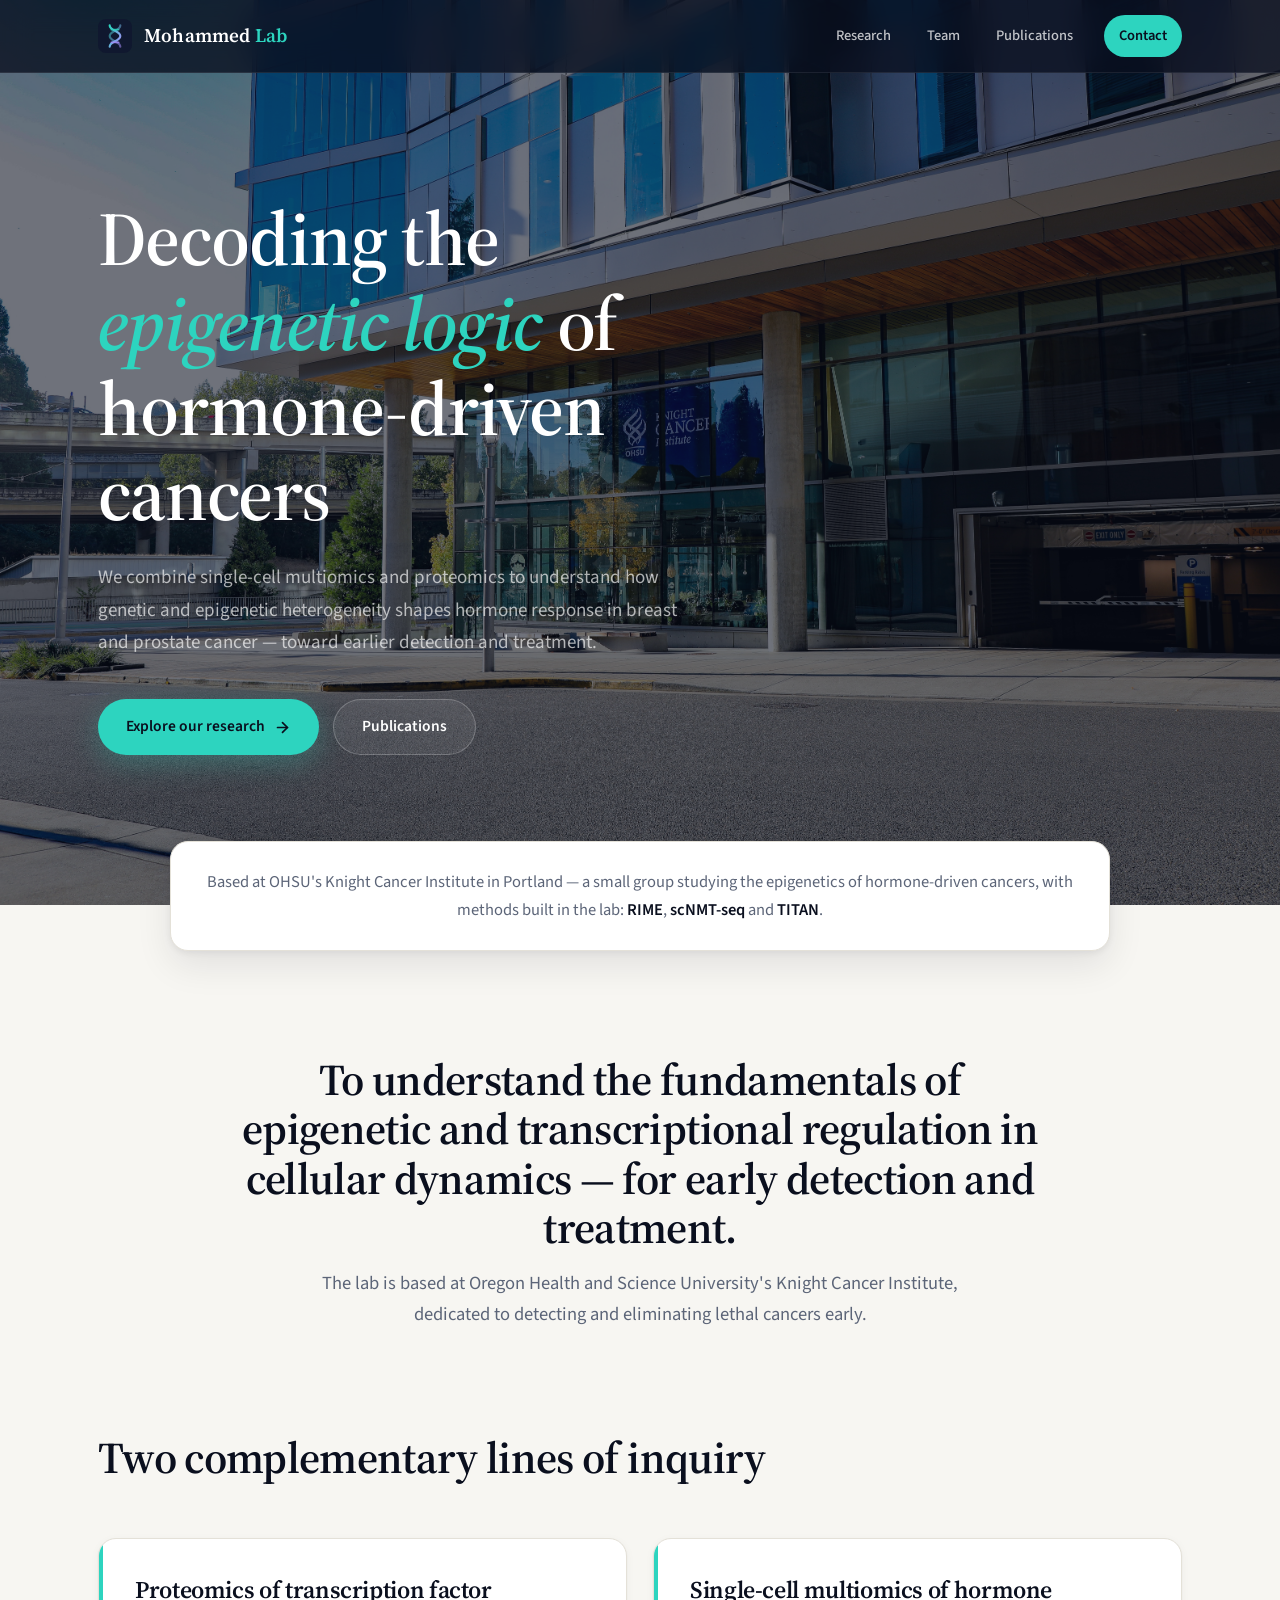
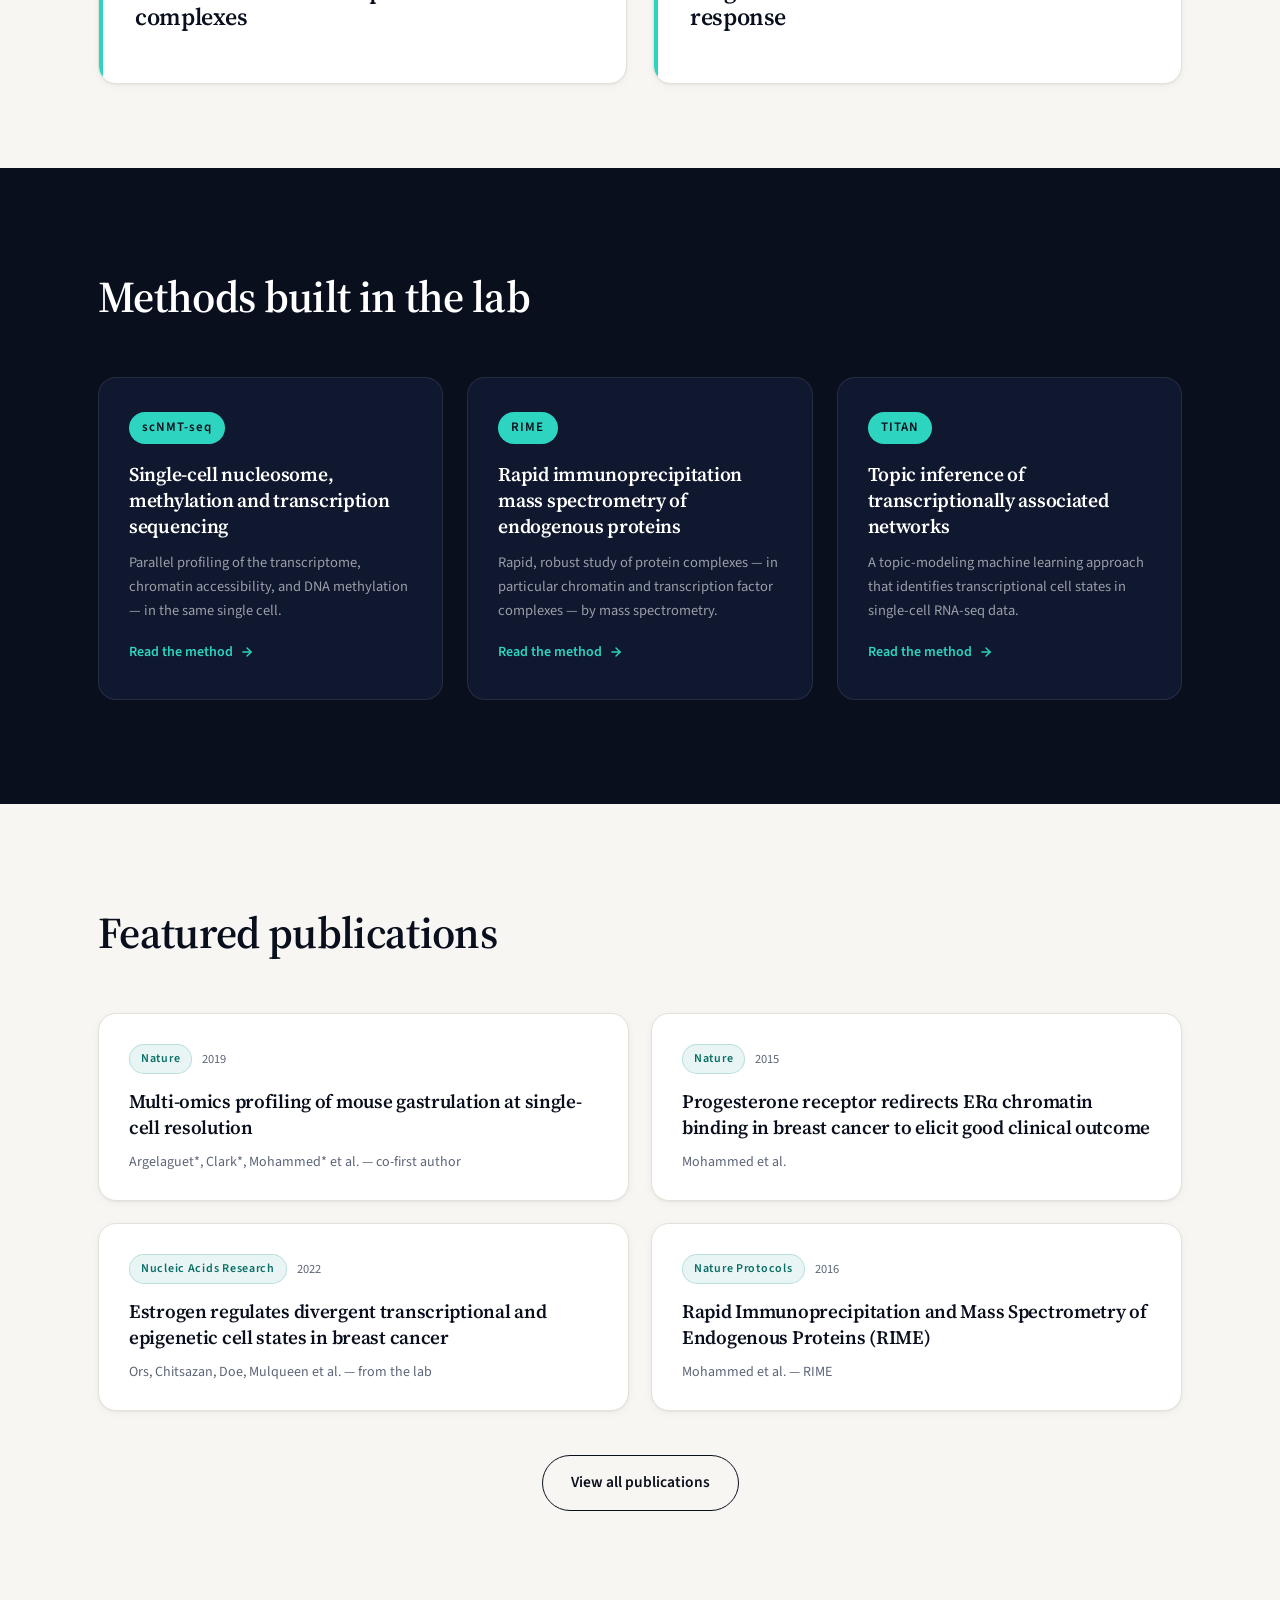
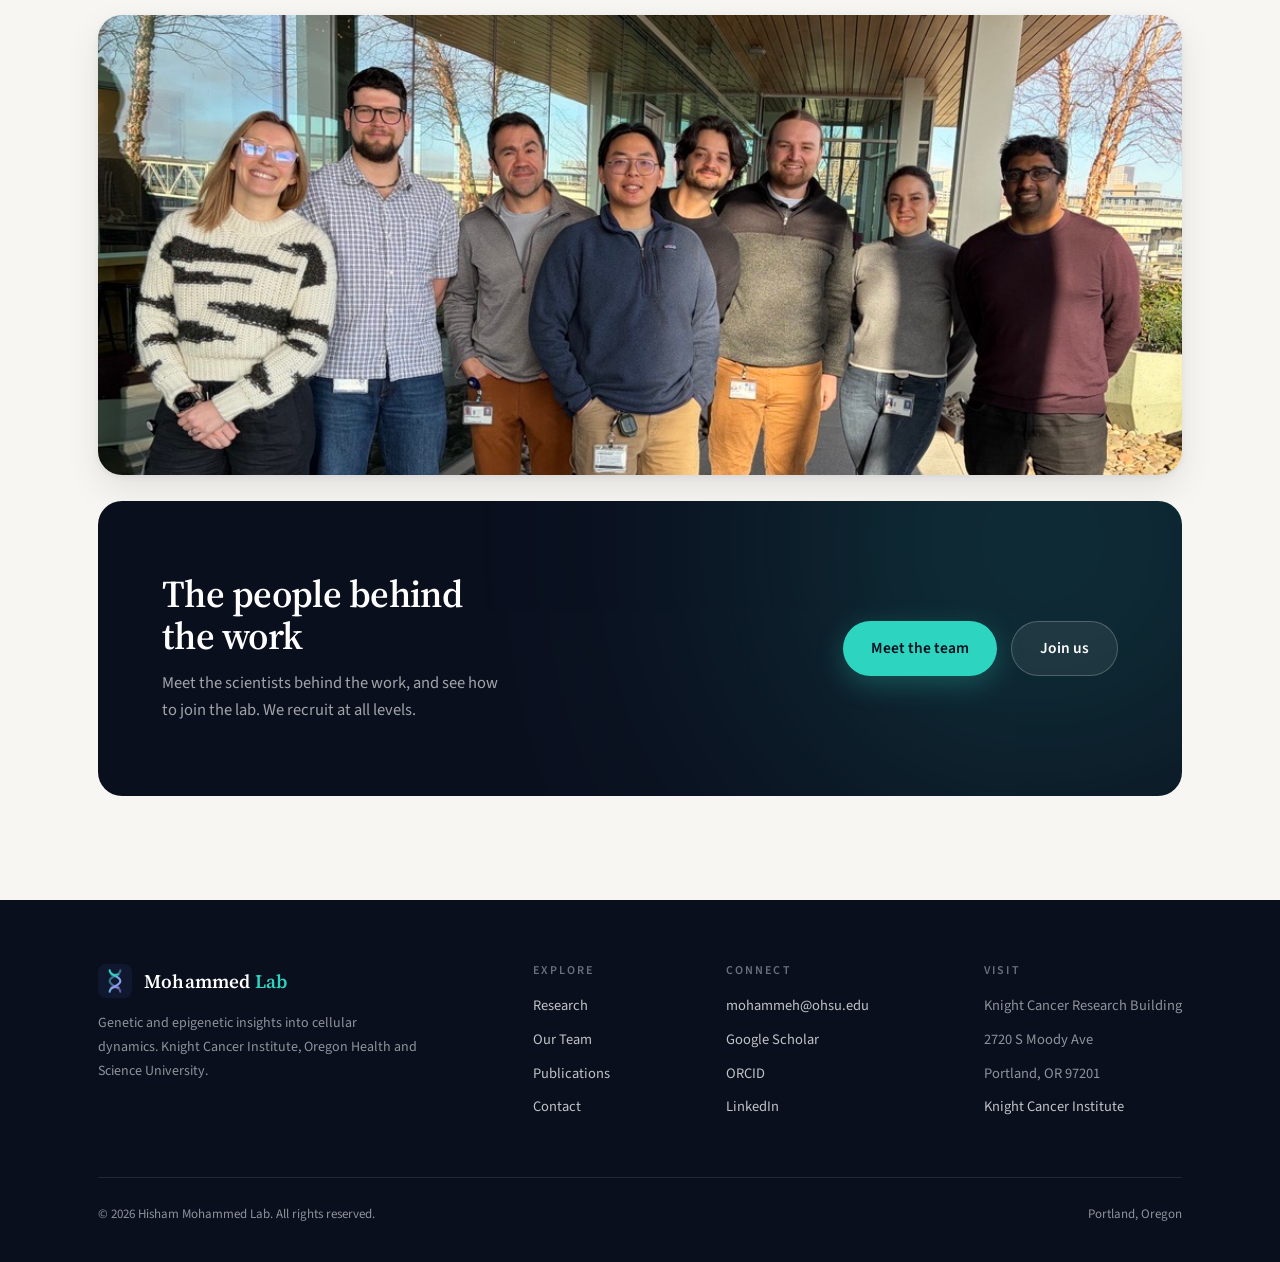
==== commit e0d1de23: "Rename footer link from "Join and Contact" to "Contact" on all pages Co-Authored-By: Claude Sonnet 4" ====
--- a/index.html
+++ b/index.html
@@ -254,7 +254,7 @@
             <li><a href="research.html">Research</a></li>
             <li><a href="team.html">Our Team</a></li>
             <li><a href="publications.html">Publications</a></li>
-            <li><a href="contact.html">Join and Contact</a></li>
+            <li><a href="contact.html">Contact</a></li>
           </ul>
         </div>
         <div class="footer-col">
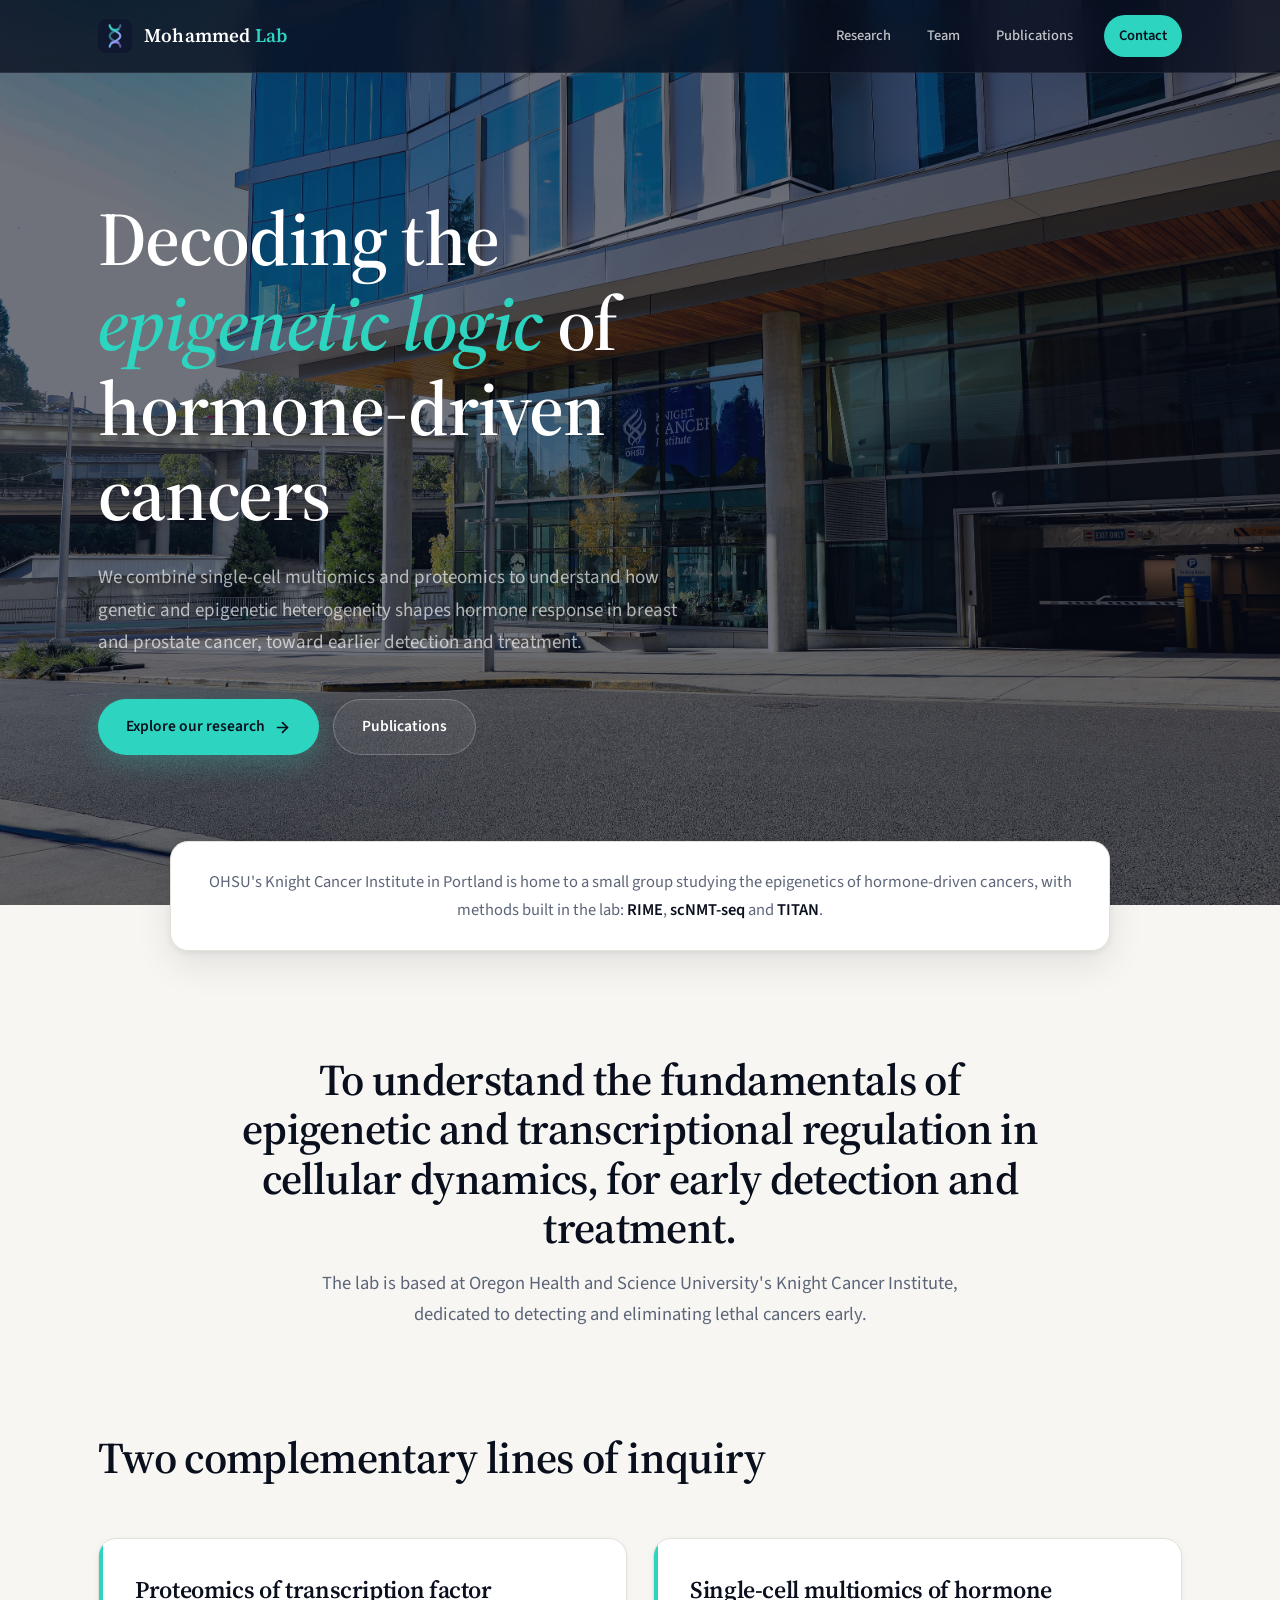
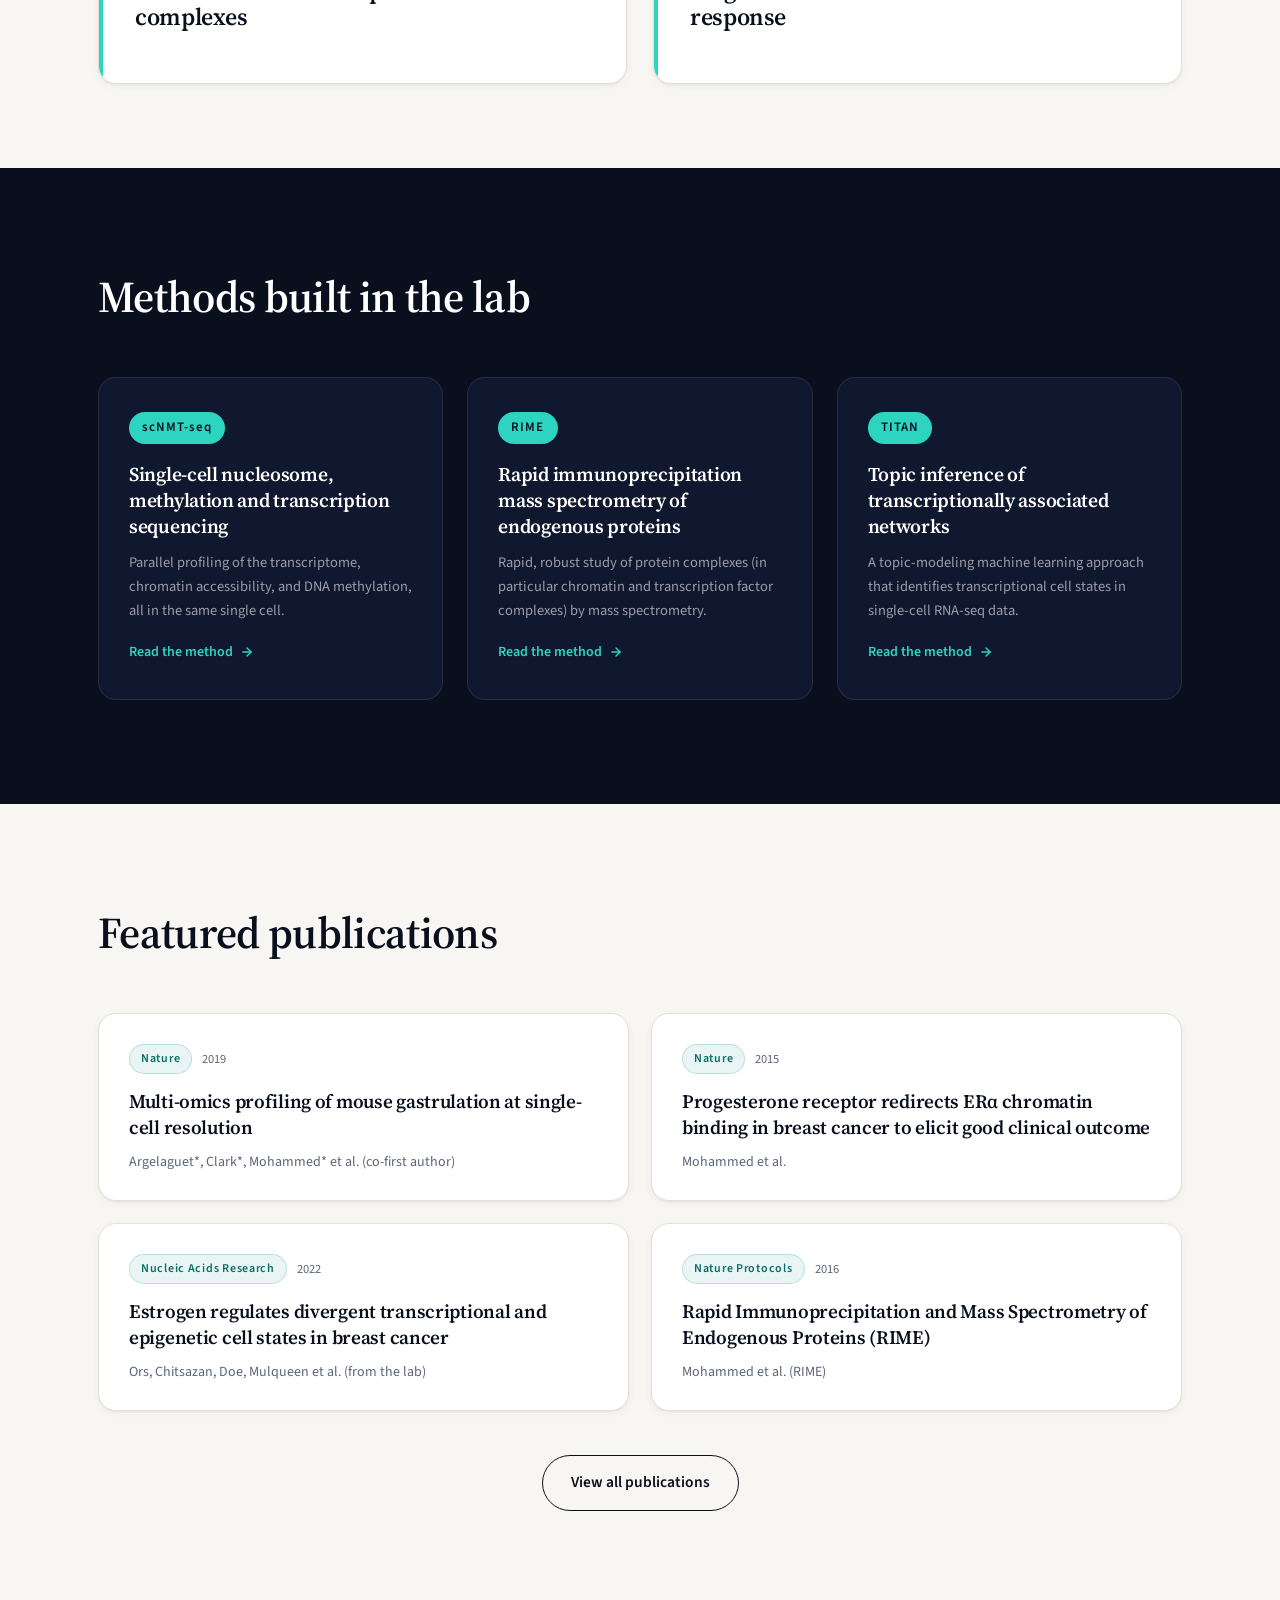
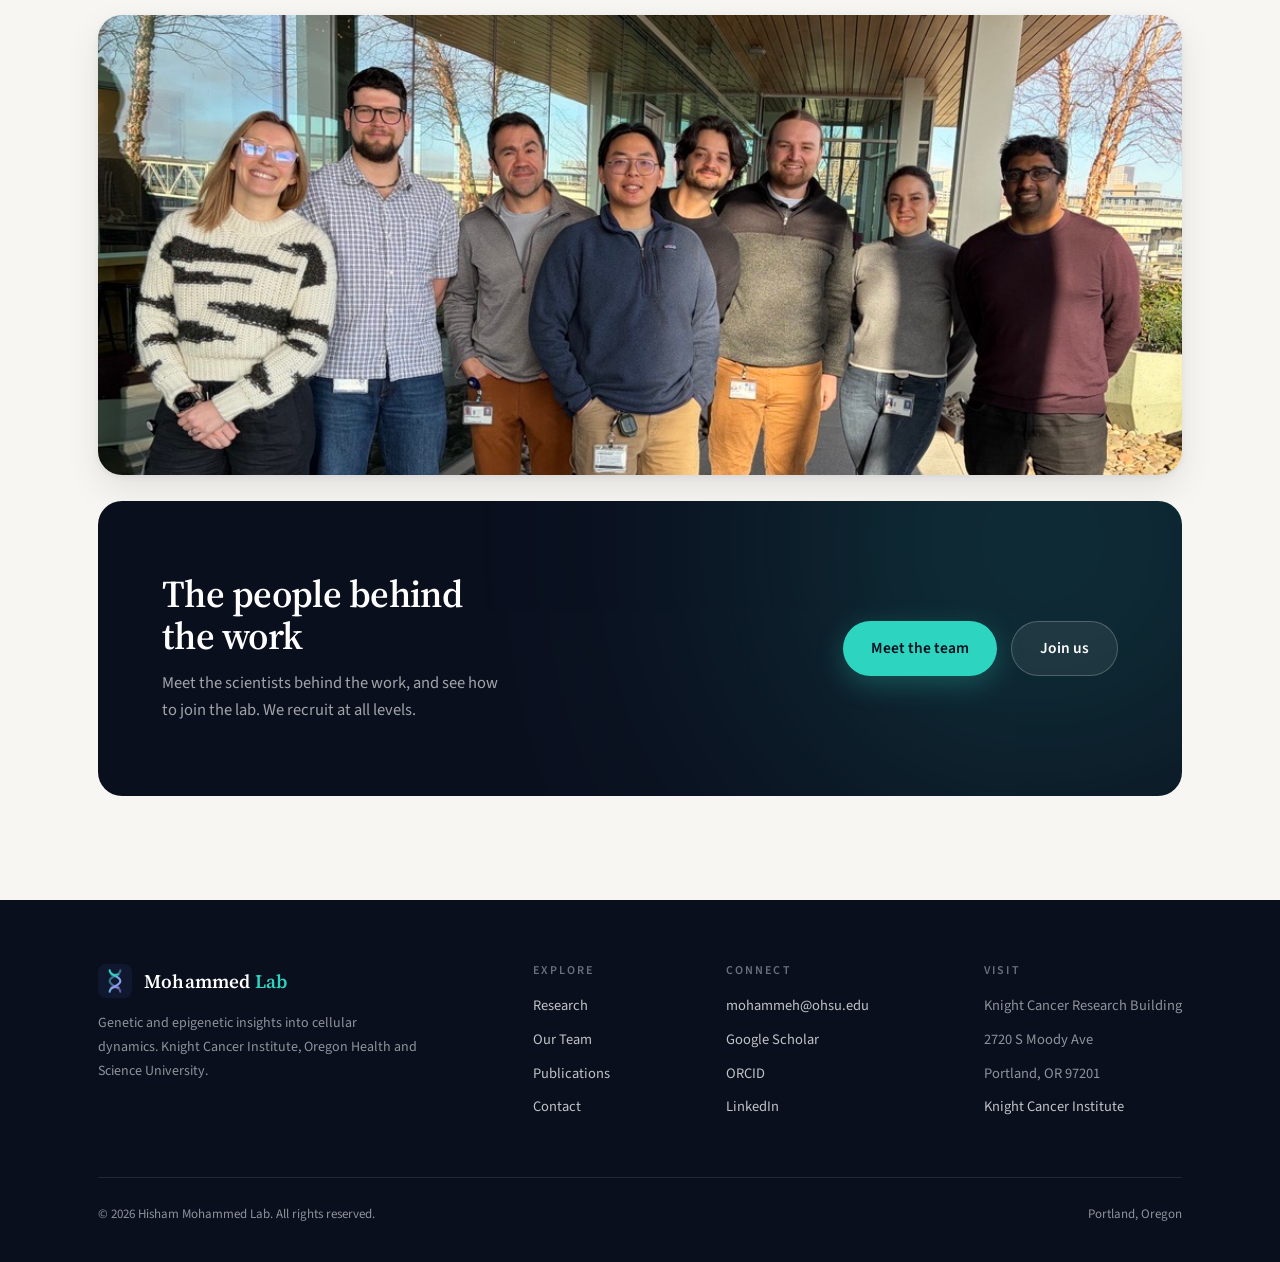
==== commit 6425c992: "Remove all em dashes from site content and reword affected copy Em dashes across HTML, CSS, JS, and " ====
--- a/index.html
+++ b/index.html
@@ -3,11 +3,11 @@
 <head>
   <meta charset="UTF-8">
   <meta name="viewport" content="width=device-width, initial-scale=1">
-  <title>Hisham Mohammed Lab — Epigenetics of Hormone-Driven Cancers | OHSU</title>
+  <title>Hisham Mohammed Lab | Epigenetics of Hormone-Driven Cancers | OHSU</title>
   <meta name="description" content="The Mohammed Lab at OHSU's Knight Cancer Institute studies epigenetic and transcriptional mechanisms driving hormone-dependent cancers such as breast and prostate cancer, using single-cell multiomics and proteomics.">
   <meta property="og:type" content="website">
-  <meta property="og:title" content="Hisham Mohammed Lab — Epigenetics of Hormone-Driven Cancers">
-  <meta property="og:description" content="Decoding the genetic and epigenetic logic of hormone-driven cancers with single-cell multiomics and proteomics. Knight Cancer Institute, OHSU — Portland, Oregon.">
+  <meta property="og:title" content="Hisham Mohammed Lab: Epigenetics of Hormone-Driven Cancers">
+  <meta property="og:description" content="Decoding the genetic and epigenetic logic of hormone-driven cancers with single-cell multiomics and proteomics. Knight Cancer Institute, OHSU, in Portland, Oregon.">
   <meta property="og:url" content="https://hmohammedlab.com/">
   <meta property="og:image" content="https://hmohammedlab.com/assets/img/lab-group.jpg">
   <link rel="icon" type="image/svg+xml" href="assets/favicon.svg">
@@ -89,7 +89,7 @@
         <h1>Decoding the <em>epigenetic logic</em> of hormone-driven cancers</h1>
         <p class="hero-sub">
           We combine single-cell multiomics and proteomics to understand how genetic and
-          epigenetic heterogeneity shapes hormone response in breast and prostate cancer —
+          epigenetic heterogeneity shapes hormone response in breast and prostate cancer,
           toward earlier detection and treatment.
         </p>
         <div class="hero-actions">
@@ -106,7 +106,7 @@
     <section class="stats" aria-label="Lab at a glance">
       <div class="container">
         <div class="stats-line reveal" style="background:var(--card); border:1px solid var(--line); border-radius:var(--radius); box-shadow:var(--shadow-md); padding:26px 36px; text-align:center; color:var(--muted); font-size:16.5px; line-height:1.7; max-width:940px; margin:0 auto;">
-          Based at OHSU's Knight Cancer Institute in Portland — a small group studying the epigenetics of hormone-driven cancers, with methods built in the lab: <strong style="color:var(--ink);font-weight:600;">RIME</strong>, <strong style="color:var(--ink);font-weight:600;">scNMT-seq</strong> and <strong style="color:var(--ink);font-weight:600;">TITAN</strong>.
+          OHSU's Knight Cancer Institute in Portland is home to a small group studying the epigenetics of hormone-driven cancers, with methods built in the lab: <strong style="color:var(--ink);font-weight:600;">RIME</strong>, <strong style="color:var(--ink);font-weight:600;">scNMT-seq</strong> and <strong style="color:var(--ink);font-weight:600;">TITAN</strong>.
         </div>
       </div>
     </section>
@@ -116,7 +116,7 @@
       <div class="container container--narrow" style="text-align:center;">
         <h2 class="section-title reveal reveal-d1" style="max-width:none;">
           To understand the fundamentals of epigenetic and transcriptional regulation
-          in cellular dynamics — for early detection and treatment.
+          in cellular dynamics, for early detection and treatment.
         </h2>
         <p class="section-lede reveal reveal-d2" style="margin:0 auto;">
           The lab is based at Oregon Health and Science University's Knight Cancer Institute,
@@ -156,13 +156,13 @@
           <article class="tech-card reveal">
             <span class="tech-abbr">scNMT-seq</span>
             <h3>Single-cell nucleosome, methylation and transcription sequencing</h3>
-            <p>Parallel profiling of the transcriptome, chromatin accessibility, and DNA methylation — in the same single cell.</p>
+            <p>Parallel profiling of the transcriptome, chromatin accessibility, and DNA methylation, all in the same single cell.</p>
             <a class="tech-link" href="https://www.nature.com/articles/s41467-018-03149-4" target="_blank" rel="noopener">Read the method <svg viewBox="0 0 24 24" fill="none" stroke="currentColor" stroke-width="2.4" stroke-linecap="round" stroke-linejoin="round" aria-hidden="true"><line x1="5" y1="12" x2="19" y2="12"/><polyline points="12 5 19 12 12 19"/></svg></a>
           </article>
           <article class="tech-card reveal reveal-d1">
             <span class="tech-abbr">RIME</span>
             <h3>Rapid immunoprecipitation mass spectrometry of endogenous proteins</h3>
-            <p>Rapid, robust study of protein complexes — in particular chromatin and transcription factor complexes — by mass spectrometry.</p>
+            <p>Rapid, robust study of protein complexes (in particular chromatin and transcription factor complexes) by mass spectrometry.</p>
             <a class="tech-link" href="https://www.nature.com/articles/nprot.2016.020" target="_blank" rel="noopener">Read the method <svg viewBox="0 0 24 24" fill="none" stroke="currentColor" stroke-width="2.4" stroke-linecap="round" stroke-linejoin="round" aria-hidden="true"><line x1="5" y1="12" x2="19" y2="12"/><polyline points="12 5 19 12 12 19"/></svg></a>
           </article>
           <article class="tech-card reveal reveal-d2">
@@ -185,7 +185,7 @@
           <a class="fpub reveal" href="https://www.nature.com/articles/s41586-019-1825-8" target="_blank" rel="noopener">
             <div class="fpub-meta"><span class="fpub-journal">Nature</span><span class="fpub-year">2019</span></div>
             <h3>Multi-omics profiling of mouse gastrulation at single-cell resolution</h3>
-            <p>Argelaguet*, Clark*, Mohammed* et al. — co-first author</p>
+            <p>Argelaguet*, Clark*, Mohammed* et al. (co-first author)</p>
           </a>
           <a class="fpub reveal reveal-d1" href="https://www.nature.com/articles/nature14583" target="_blank" rel="noopener">
             <div class="fpub-meta"><span class="fpub-journal">Nature</span><span class="fpub-year">2015</span></div>
@@ -195,12 +195,12 @@
           <a class="fpub reveal reveal-d2" href="https://academic.oup.com/nar/article/50/20/11492/6786216" target="_blank" rel="noopener">
             <div class="fpub-meta"><span class="fpub-journal">Nucleic Acids Research</span><span class="fpub-year">2022</span></div>
             <h3>Estrogen regulates divergent transcriptional and epigenetic cell states in breast cancer</h3>
-            <p>Ors, Chitsazan, Doe, Mulqueen et al. — from the lab</p>
+            <p>Ors, Chitsazan, Doe, Mulqueen et al. (from the lab)</p>
           </a>
           <a class="fpub reveal reveal-d3" href="https://www.nature.com/articles/nprot.2016.020" target="_blank" rel="noopener">
             <div class="fpub-meta"><span class="fpub-journal">Nature Protocols</span><span class="fpub-year">2016</span></div>
             <h3>Rapid Immunoprecipitation and Mass Spectrometry of Endogenous Proteins (RIME)</h3>
-            <p>Mohammed et al. — RIME</p>
+            <p>Mohammed et al. (RIME)</p>
           </a>
         </div>
         <div style="text-align:center; margin-top:44px;" class="reveal">
--- a/css/style.css
+++ b/css/style.css
@@ -1,5 +1,5 @@
 /* ============================================================
-   Mohammed Lab — design system
+   Mohammed Lab: design system
    Fonts: Source Serif 4 (display) · Source Sans 3 (body) · IBM Plex Mono (labels)
    ============================================================ */
 
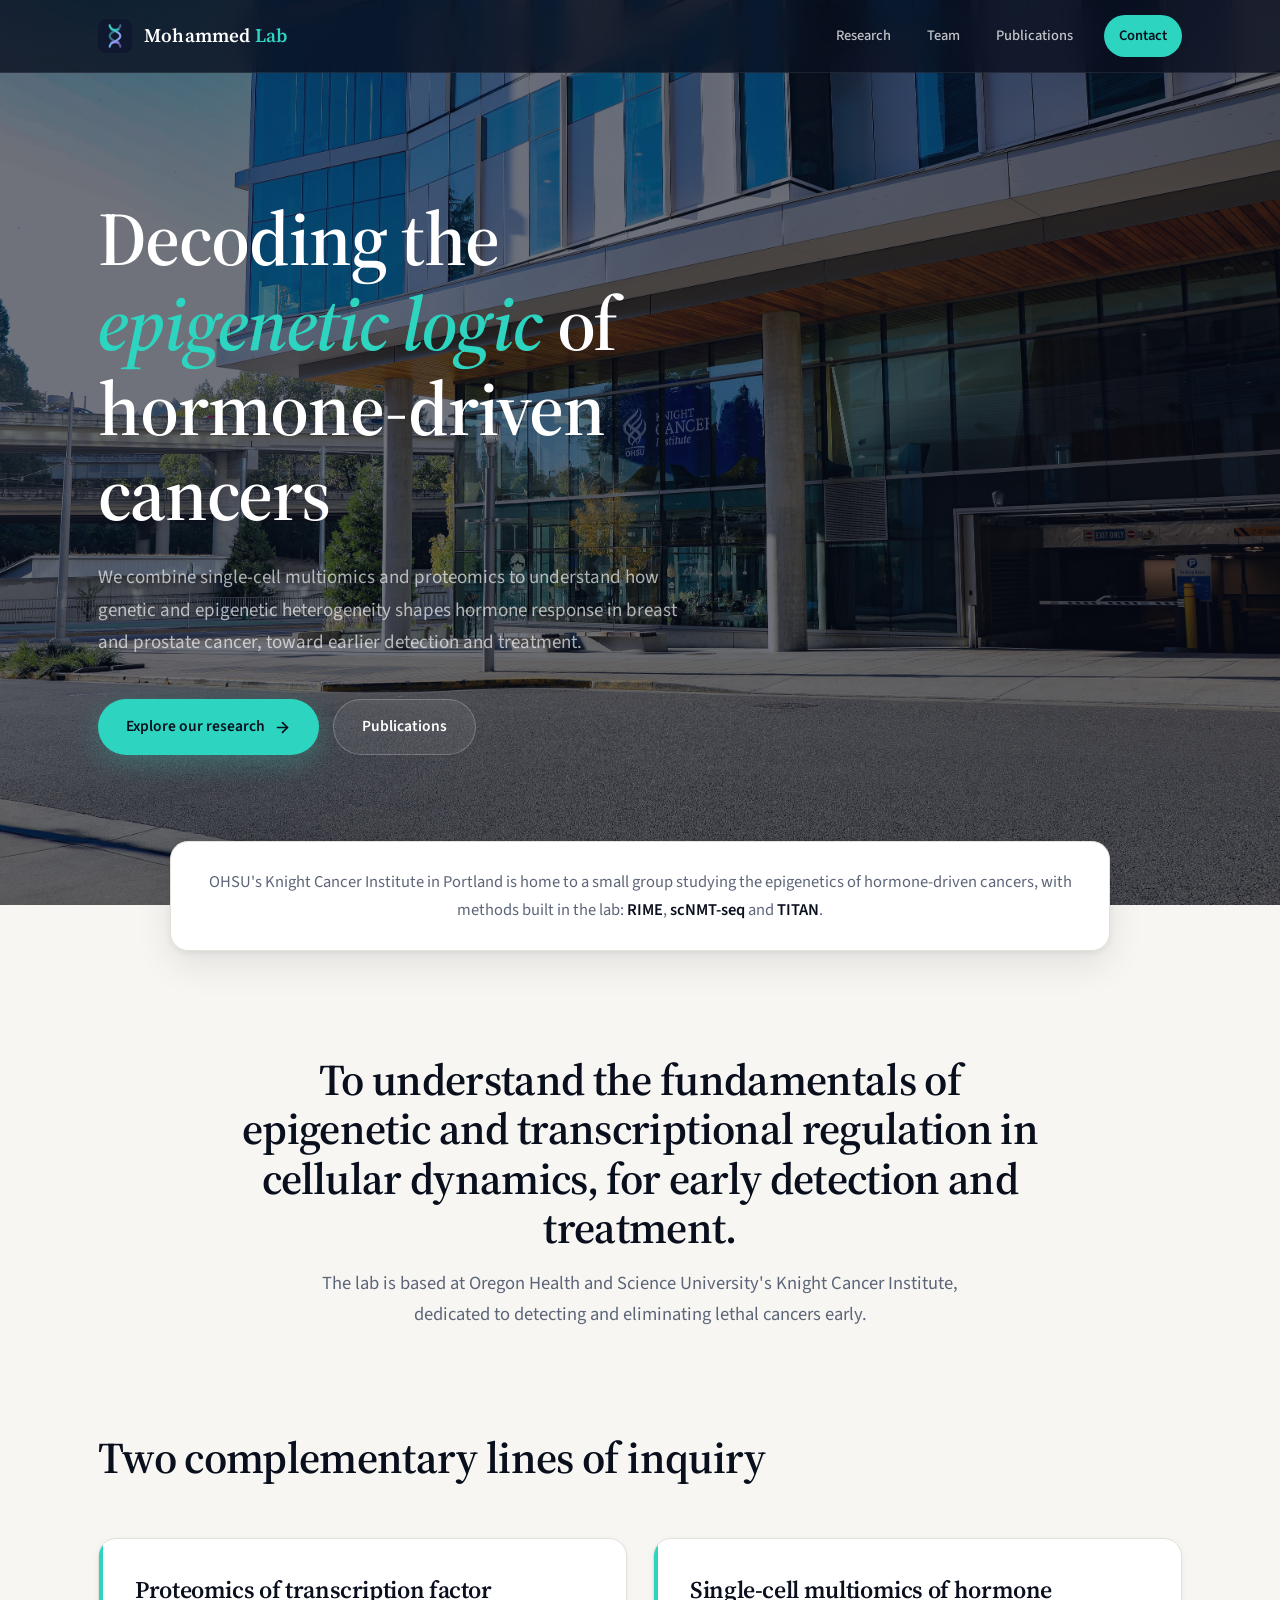
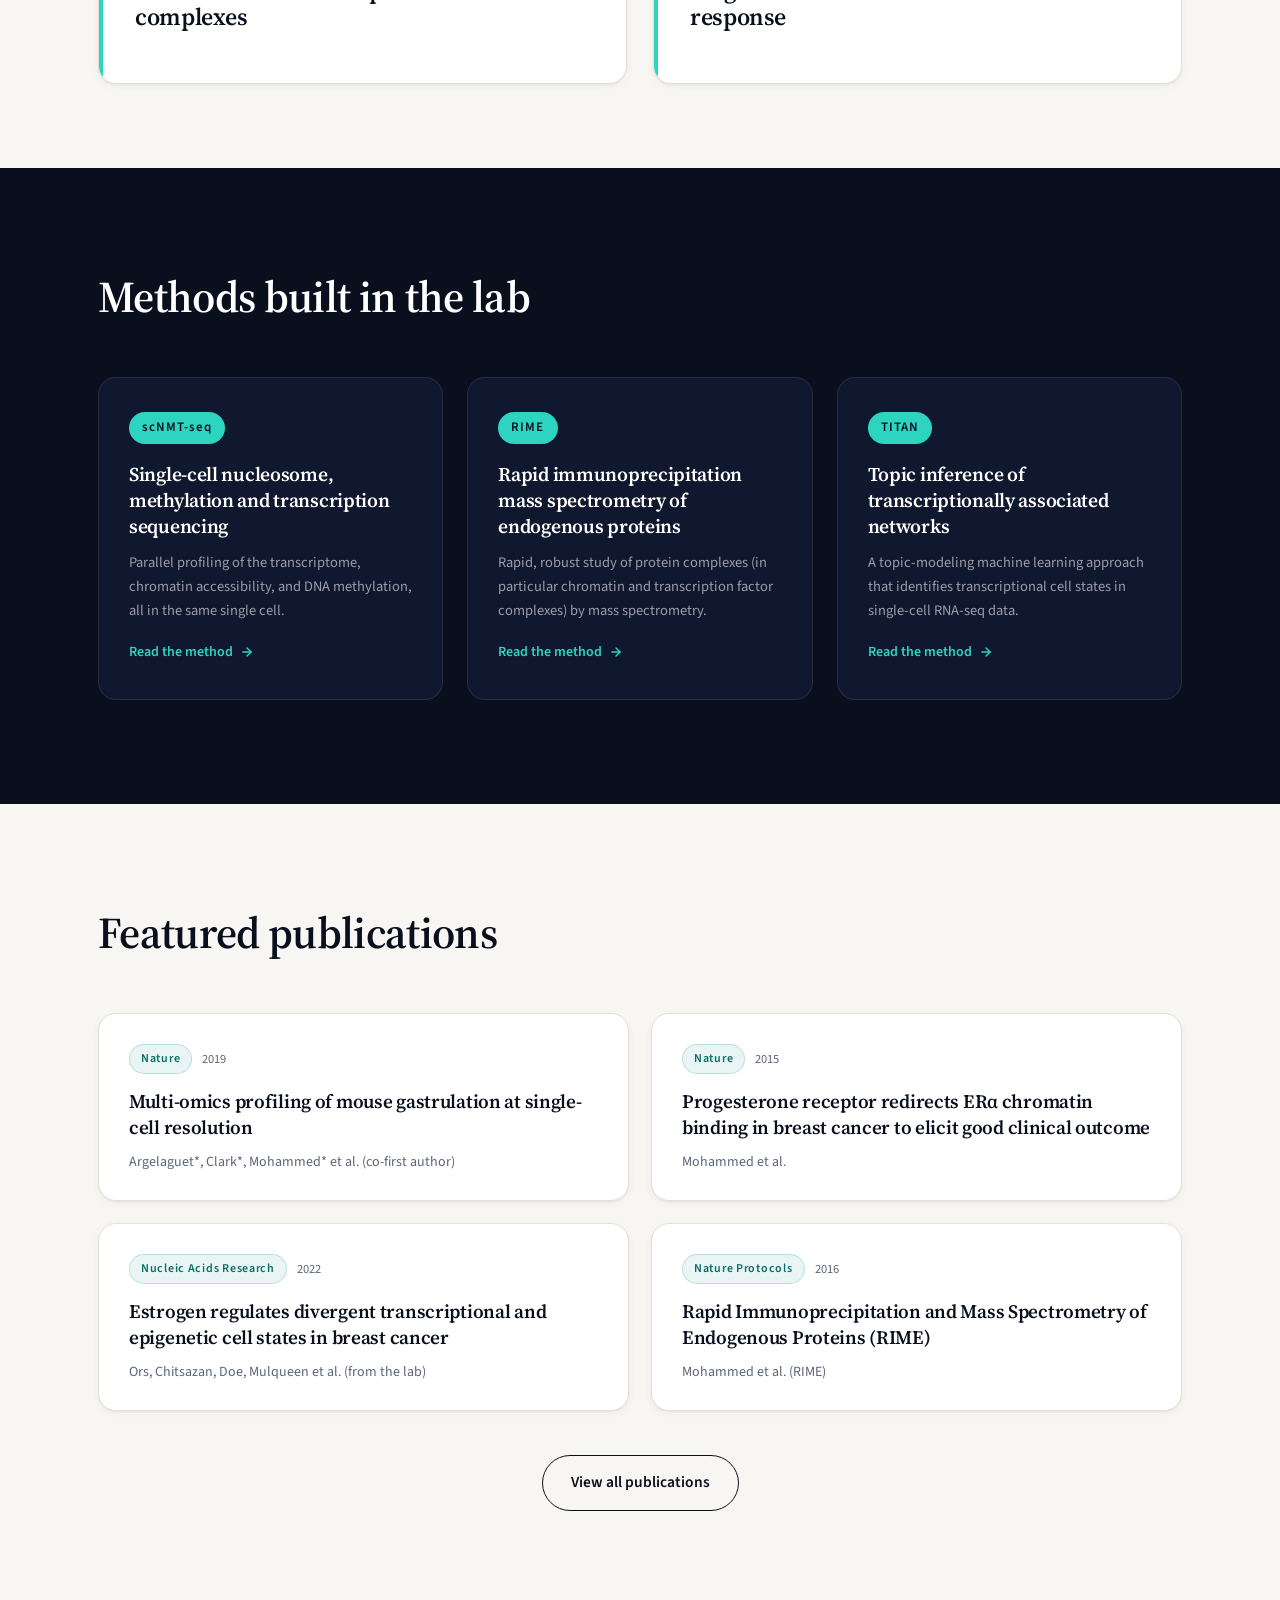
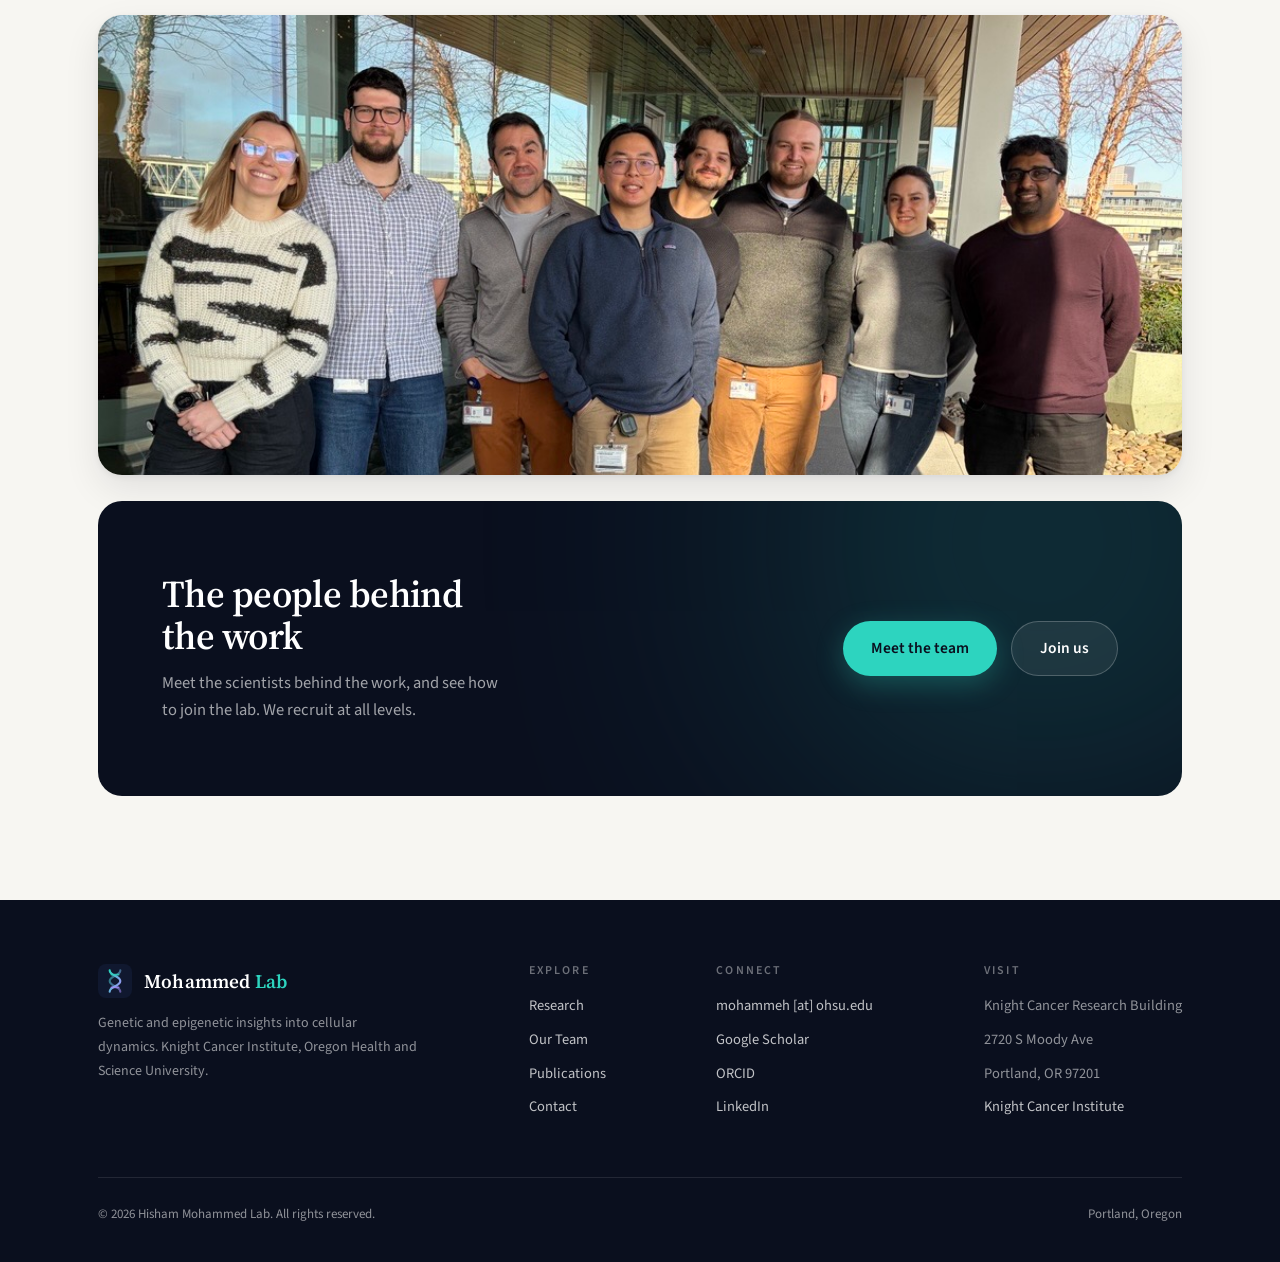
==== commit 71d88323: "Obfuscate mailto links to deter email scrapers Replace plaintext mailto: hrefs (all team member butt" ====
--- a/index.html
+++ b/index.html
@@ -260,7 +260,7 @@
         <div class="footer-col">
           <h2>Connect</h2>
           <ul>
-            <li><a href="mailto:mohammeh@ohsu.edu">mohammeh@ohsu.edu</a></li>
+            <li><a href="#" data-email="bW9oYW1tZWhAb2hzdS5lZHU="><span class="js-email-text">mohammeh [at] ohsu.edu</span></a></li>
             <li><a href="https://scholar.google.com/citations?user=4WJs_ocAAAAJ&amp;hl=en" target="_blank" rel="noopener">Google Scholar</a></li>
             <li><a href="https://orcid.org/0000-0003-0216-9881" target="_blank" rel="noopener">ORCID</a></li>
             <li><a href="https://www.linkedin.com/in/hisham-mohammed-0a8848a2/" target="_blank" rel="noopener">LinkedIn</a></li>
@@ -284,5 +284,6 @@
   </footer>
 
   <script src="js/main.js"></script>
+  <script src="js/email-obfuscate.js"></script>
 </body>
 </html>
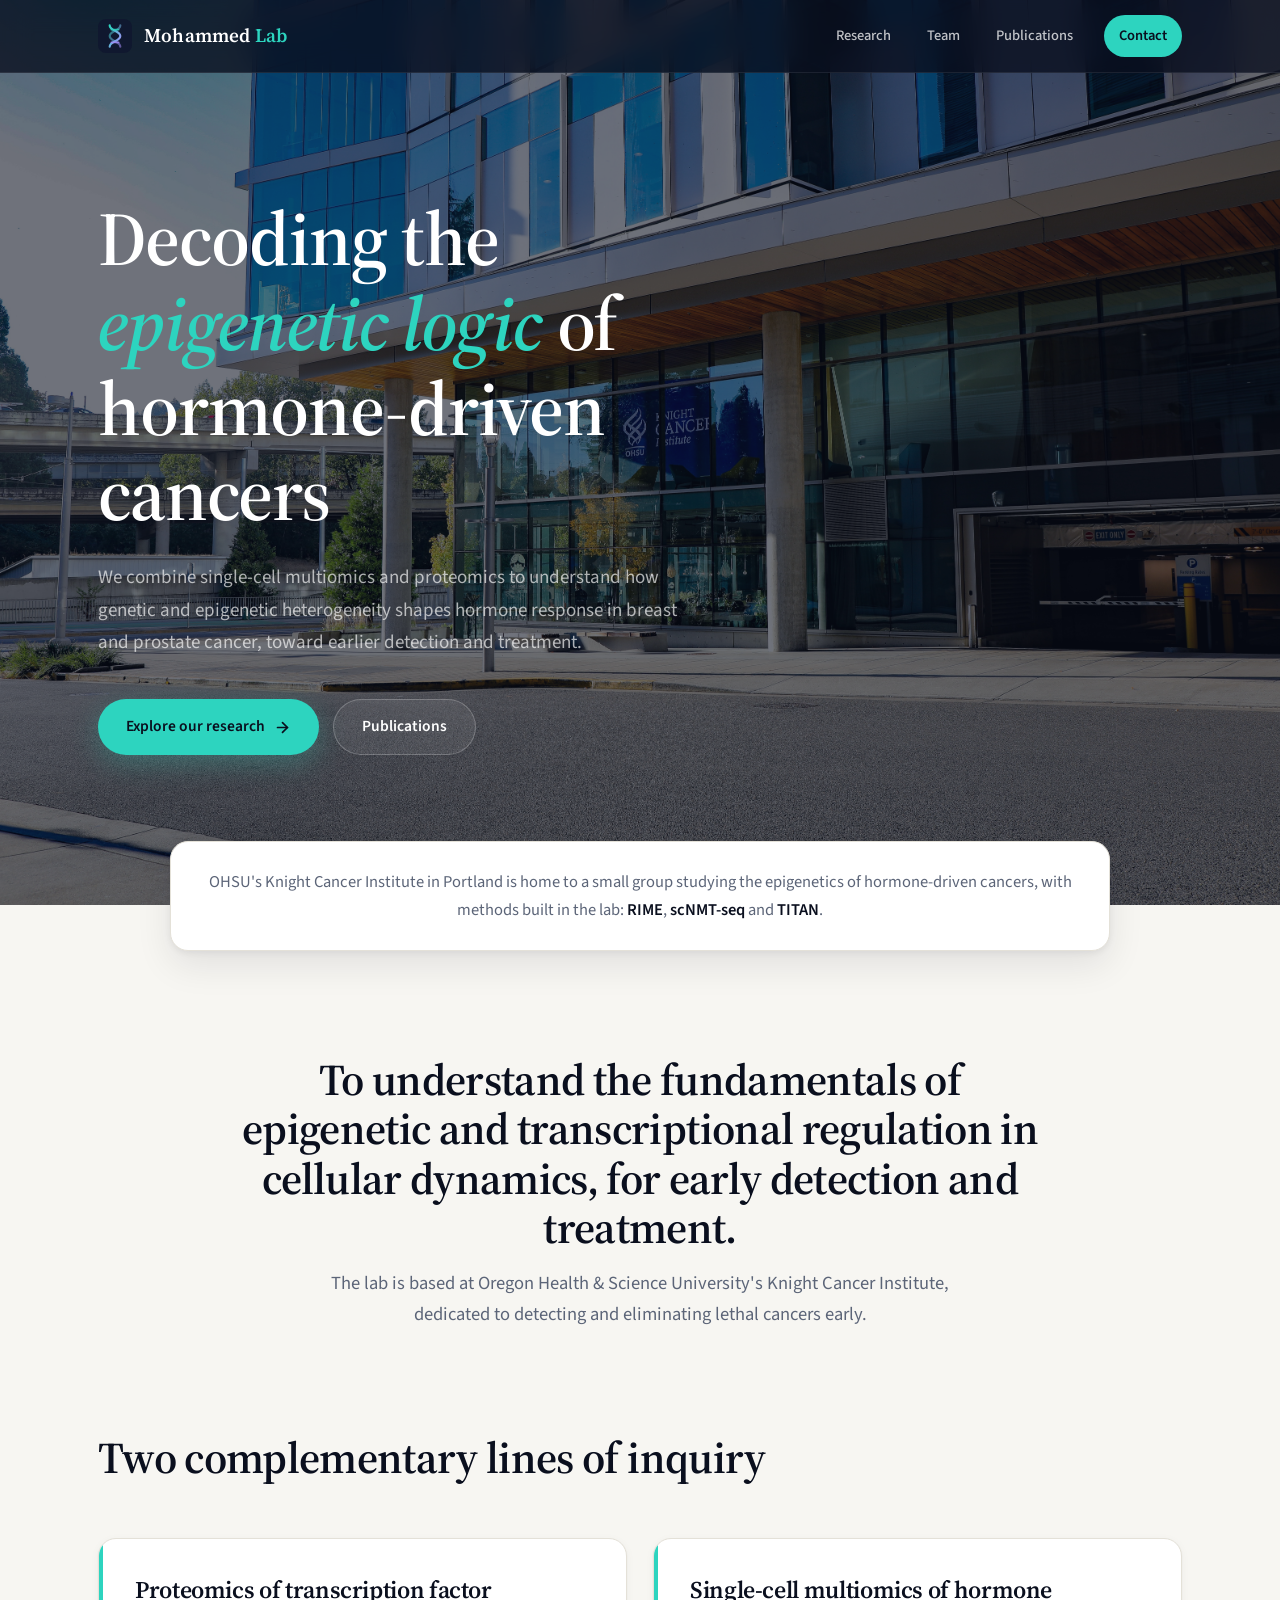
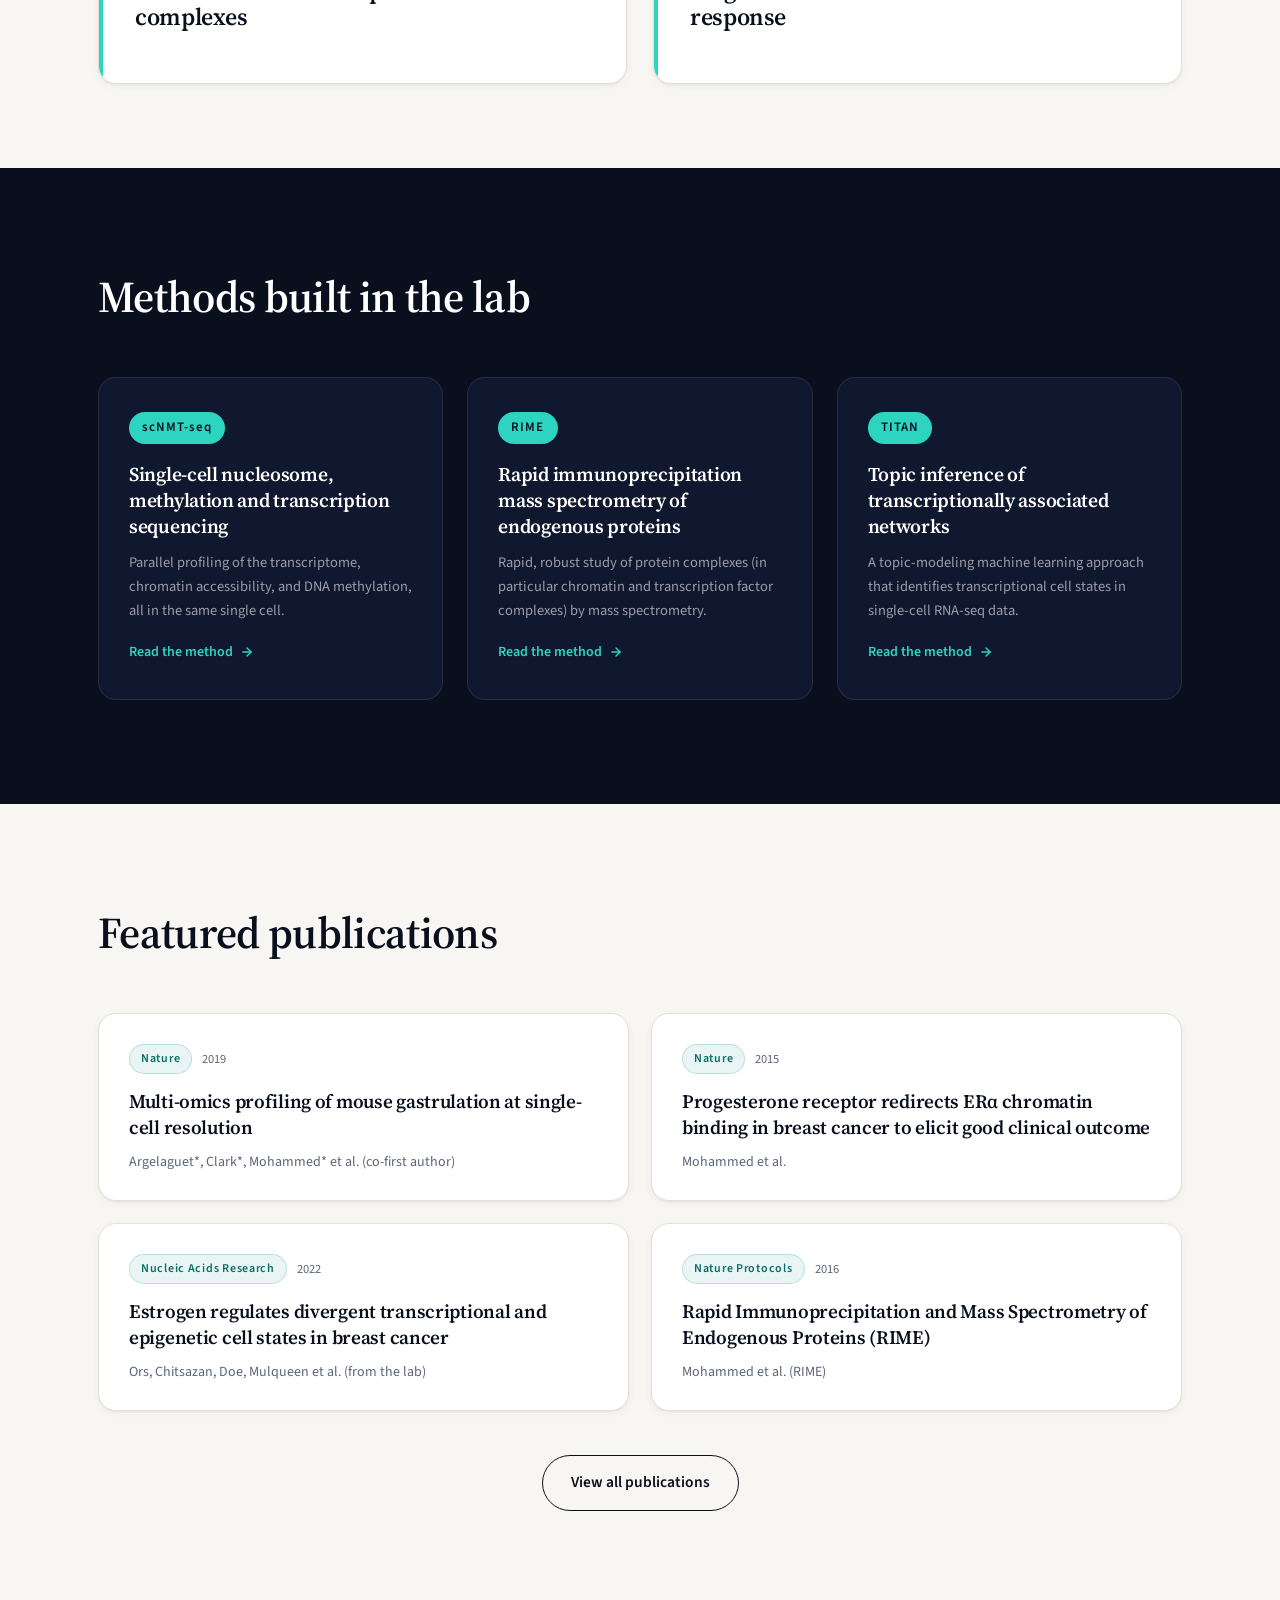
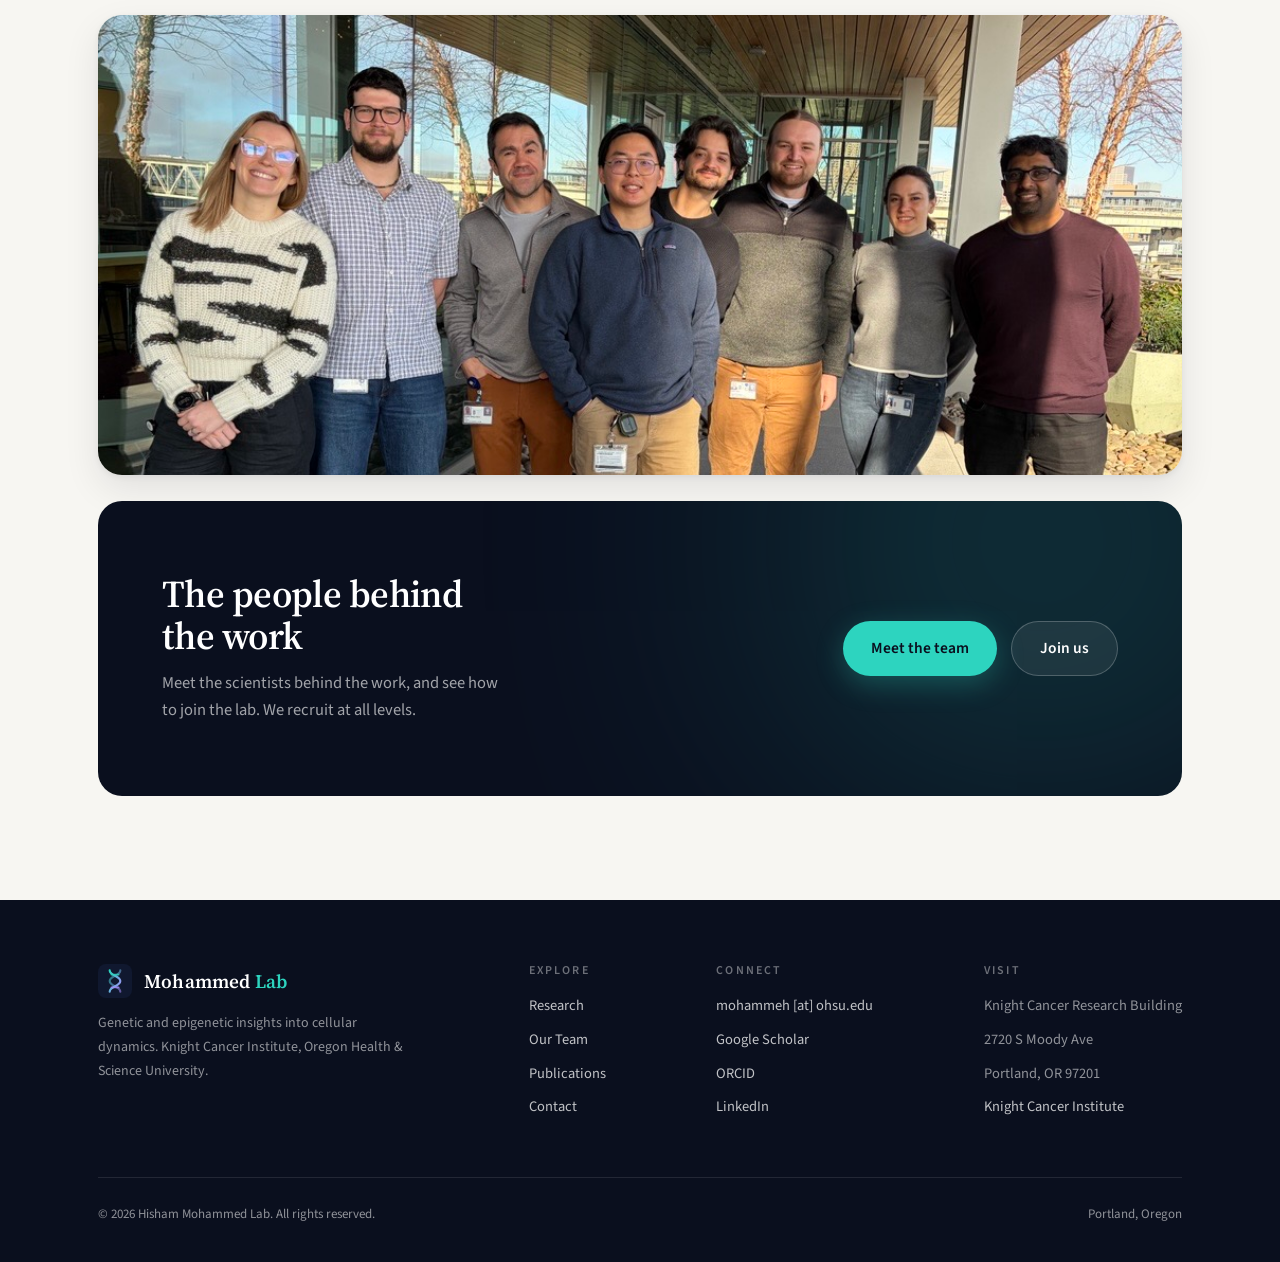
==== commit e6c84030: "Use official OHSU name styling and tighten generic science phrasing Standardize "Oregon Health & Sci" ====
--- a/index.html
+++ b/index.html
@@ -34,7 +34,7 @@
       "@type": "Person",
       "name": "Hisham Mohammed",
       "jobTitle": "Principal Investigator, Associate Professor of Molecular and Medical Genetics",
-      "affiliation": "Oregon Health and Science University",
+      "affiliation": "Oregon Health & Science University",
       "url": "https://hmohammedlab.com/team.html",
       "sameAs": [
         "https://orcid.org/0000-0003-0216-9881",
@@ -119,7 +119,7 @@
           in cellular dynamics, for early detection and treatment.
         </h2>
         <p class="section-lede reveal reveal-d2" style="margin:0 auto;">
-          The lab is based at Oregon Health and Science University's Knight Cancer Institute,
+          The lab is based at Oregon Health & Science University's Knight Cancer Institute,
           dedicated to detecting and eliminating lethal cancers early.
         </p>
       </div>
@@ -246,7 +246,7 @@
             </svg>
             <span class="brand-name">Mohammed <span>Lab</span></span>
           </a>
-          <p>Genetic and epigenetic insights into cellular dynamics. Knight Cancer Institute, Oregon Health and Science University.</p>
+          <p>Genetic and epigenetic insights into cellular dynamics. Knight Cancer Institute, Oregon Health & Science University.</p>
         </div>
         <div class="footer-col">
           <h2>Explore</h2>
--- a/css/style.css
+++ b/css/style.css
@@ -460,8 +460,22 @@
 .bio-toggle:hover { text-decoration: underline; text-underline-offset: 3px; }
 
 .member-links { display: flex; gap: 8px; margin-top: 18px; }
-.alumni-header { display: flex; align-items: center; gap: 14px; flex-wrap: wrap; }
-.alumni-header .member-links { margin-top: 0; }
+
+.alumni-list { display: flex; flex-direction: column; }
+.alumni-row {
+  display: flex;
+  align-items: center;
+  justify-content: space-between;
+  gap: 14px;
+  flex-wrap: wrap;
+  padding: 18px 0;
+  border-bottom: 1px solid var(--line);
+}
+.alumni-row:first-child { padding-top: 0; }
+.alumni-row:last-child { border-bottom: none; }
+.alumni-row .member-name { margin-bottom: 0; }
+.alumni-row .member-links { margin-top: 0; }
+
 .member-links a {
   display: grid;
   place-items: center;
@@ -475,7 +489,6 @@
 .member-links a:hover { color: var(--teal); border-color: var(--teal); background: rgba(13, 148, 136, 0.06); transform: translateY(-2px); }
 .member-links svg { width: 16px; height: 16px; }
 
-.alumni-note { font-size: 14px; color: var(--muted); font-style: italic; margin-top: -34px; margin-bottom: 46px; }
 
 /* ---------- publications page ---------- */
 
@@ -483,8 +496,8 @@
   display: flex;
   flex-wrap: wrap;
   align-items: center;
-  gap: 16px;
-  margin-bottom: 46px;
+  gap: 14px;
+  margin-bottom: 26px;
 }
 .pub-search {
   flex: 1;
@@ -515,6 +528,190 @@
 }
 .pub-search input:focus { border-color: var(--teal); box-shadow: 0 0 0 3.5px rgba(13, 148, 136, 0.14); }
 
+/* technology / research-area filter dropdown */
+.pub-filter { position: relative; flex: 0 0 auto; }
+.pub-filter-btn {
+  display: inline-flex;
+  align-items: center;
+  gap: 9px;
+  font: inherit;
+  font-size: 14.5px;
+  font-weight: 550;
+  color: var(--text);
+  background: var(--card);
+  border: 1px solid var(--line);
+  border-radius: 99px;
+  padding: 13px 20px;
+  cursor: pointer;
+  white-space: nowrap;
+  transition: border-color 0.16s, color 0.16s, box-shadow 0.16s;
+}
+.pub-filter-btn:hover { border-color: var(--teal); color: var(--teal); }
+.pub-filter-btn.is-open { border-color: var(--teal); box-shadow: 0 0 0 3.5px rgba(13, 148, 136, 0.14); }
+.pub-filter-icon { width: 16px; height: 16px; color: var(--muted); }
+.pub-filter-btn:hover .pub-filter-icon, .pub-filter-btn.is-open .pub-filter-icon { color: var(--teal); }
+.pub-filter-caret { width: 15px; height: 15px; color: var(--muted); transition: transform 0.18s; }
+.pub-filter-btn.is-open .pub-filter-caret { transform: rotate(180deg); }
+.pub-filter-badge {
+  display: inline-grid;
+  place-items: center;
+  min-width: 19px;
+  height: 19px;
+  padding: 0 6px;
+  font-family: var(--font-mono);
+  font-size: 11px;
+  font-weight: 600;
+  color: #fff;
+  background: var(--teal);
+  border-radius: 99px;
+}
+
+.pub-filter-panel {
+  position: absolute;
+  z-index: 40;
+  top: calc(100% + 10px);
+  right: 0;
+  width: min(540px, calc(100vw - 40px));
+  max-height: min(64vh, 460px);
+  overflow-y: auto;
+  text-align: left;
+  background: var(--card);
+  border: 1px solid var(--line);
+  border-radius: 16px;
+  box-shadow: var(--shadow-md);
+  padding: 6px 22px 20px;
+}
+.pub-panel-head {
+  position: sticky;
+  top: 0;
+  z-index: 1;
+  display: flex;
+  align-items: baseline;
+  justify-content: space-between;
+  gap: 12px;
+  background: var(--card);
+  padding: 16px 0 4px;
+  margin-bottom: 6px;
+  font-size: 13px;
+  font-weight: 600;
+  color: var(--ink);
+}
+.pub-panel-reset {
+  font: inherit;
+  font-size: 12.5px;
+  font-weight: 600;
+  color: var(--teal);
+  background: none;
+  border: 0;
+  padding: 0;
+  cursor: pointer;
+}
+.pub-panel-reset:hover { text-decoration: underline; }
+
+.pub-filter-group { margin-top: 16px; }
+.pub-filter-label {
+  display: block;
+  font-family: var(--font-mono);
+  font-size: 10.5px;
+  font-weight: 600;
+  letter-spacing: 0.08em;
+  text-transform: uppercase;
+  color: var(--muted);
+  margin-bottom: 9px;
+}
+.pub-filter-tags { display: flex; flex-wrap: wrap; gap: 7px; }
+.pub-chip {
+  display: inline-flex;
+  align-items: center;
+  gap: 7px;
+  font: inherit;
+  font-size: 13px;
+  font-weight: 500;
+  color: var(--muted);
+  background: var(--card);
+  border: 1px solid var(--line);
+  border-radius: 99px;
+  padding: 6px 13px;
+  cursor: pointer;
+  transition: color 0.16s, border-color 0.16s, background 0.16s;
+}
+.pub-chip:hover { color: var(--teal); border-color: var(--teal); }
+.pub-chip-n {
+  font-family: var(--font-mono);
+  font-size: 10.5px;
+  font-weight: 600;
+  color: var(--muted);
+  background: rgba(10, 15, 30, 0.05);
+  border-radius: 99px;
+  padding: 1px 6px;
+}
+.pub-chip.is-on {
+  color: #fff;
+  background: var(--teal);
+  border-color: var(--teal);
+}
+.pub-chip.is-on .pub-chip-n { color: #fff; background: rgba(255, 255, 255, 0.22); }
+.pub-chip.is-muted:not(.is-on) { opacity: 0.4; }
+
+/* active filters, shown while the panel is closed */
+.pub-active {
+  display: flex;
+  flex-wrap: wrap;
+  align-items: center;
+  gap: 8px;
+  margin: 0 0 26px;
+}
+.pub-active-label {
+  font-family: var(--font-mono);
+  font-size: 10.5px;
+  font-weight: 600;
+  letter-spacing: 0.08em;
+  text-transform: uppercase;
+  color: var(--muted);
+}
+.pub-active-chip {
+  display: inline-flex;
+  align-items: center;
+  gap: 7px;
+  font: inherit;
+  font-size: 13px;
+  font-weight: 500;
+  color: #fff;
+  background: var(--teal);
+  border: 1px solid var(--teal);
+  border-radius: 99px;
+  padding: 5px 12px;
+  cursor: pointer;
+}
+.pub-active-chip .pub-x { width: 11px; height: 11px; opacity: 0.75; }
+.pub-active-chip:hover .pub-x { opacity: 1; }
+.pub-active-clear {
+  font: inherit;
+  font-size: 12.5px;
+  font-weight: 600;
+  color: var(--muted);
+  background: none;
+  border: 0;
+  padding: 0 4px;
+  cursor: pointer;
+}
+.pub-active-clear:hover { color: var(--teal); text-decoration: underline; }
+
+.pub-bar {
+  display: flex;
+  flex-wrap: wrap;
+  align-items: center;
+  justify-content: space-between;
+  gap: 12px;
+}
+.pub-result-count { font-family: var(--font-mono); font-size: 12px; color: var(--muted); }
+
+@media (max-width: 620px) {
+  .pub-filter { flex: 1 1 100%; }
+  .pub-filter-btn { width: 100%; justify-content: center; }
+  .pub-filter-panel { left: 0; right: 0; width: auto; }
+}
+
 .year-jump { display: flex; flex-wrap: wrap; gap: 7px; }
 .year-jump a {
   font-family: var(--font-mono);
@@ -529,6 +726,7 @@
   transition: all 0.16s;
 }
 .year-jump a:hover { color: var(--teal); border-color: var(--teal); }
+.year-jump a.is-empty { opacity: 0.3; pointer-events: none; }
 
 .pub-year-group { margin-bottom: 54px; }
 .pub-year-head {
@@ -572,7 +770,25 @@
 }
 .pub-link svg { width: 13px; height: 13px; }
 
+.pub-tags { display: flex; flex-wrap: wrap; gap: 6px; margin-top: 14px; }
+.pub-tag {
+  font: inherit;
+  font-size: 11.5px;
+  font-weight: 500;
+  color: var(--muted);
+  background: rgba(10, 15, 30, 0.035);
+  border: 1px solid transparent;
+  border-radius: 99px;
+  padding: 3px 10px;
+  cursor: pointer;
+  transition: color 0.16s, background 0.16s, border-color 0.16s;
+}
+.pub-tag:hover { color: var(--teal); border-color: rgba(13, 148, 136, 0.4); }
+.pub-tag.is-on { color: var(--teal); background: rgba(13, 148, 136, 0.1); border-color: rgba(13, 148, 136, 0.4); }
+
 .pub-empty { text-align: center; color: var(--muted); padding: 60px 0; font-size: 16px; display: none; }
+
+[hidden] { display: none !important; }
 
 /* ---------- CTA band ---------- */
 
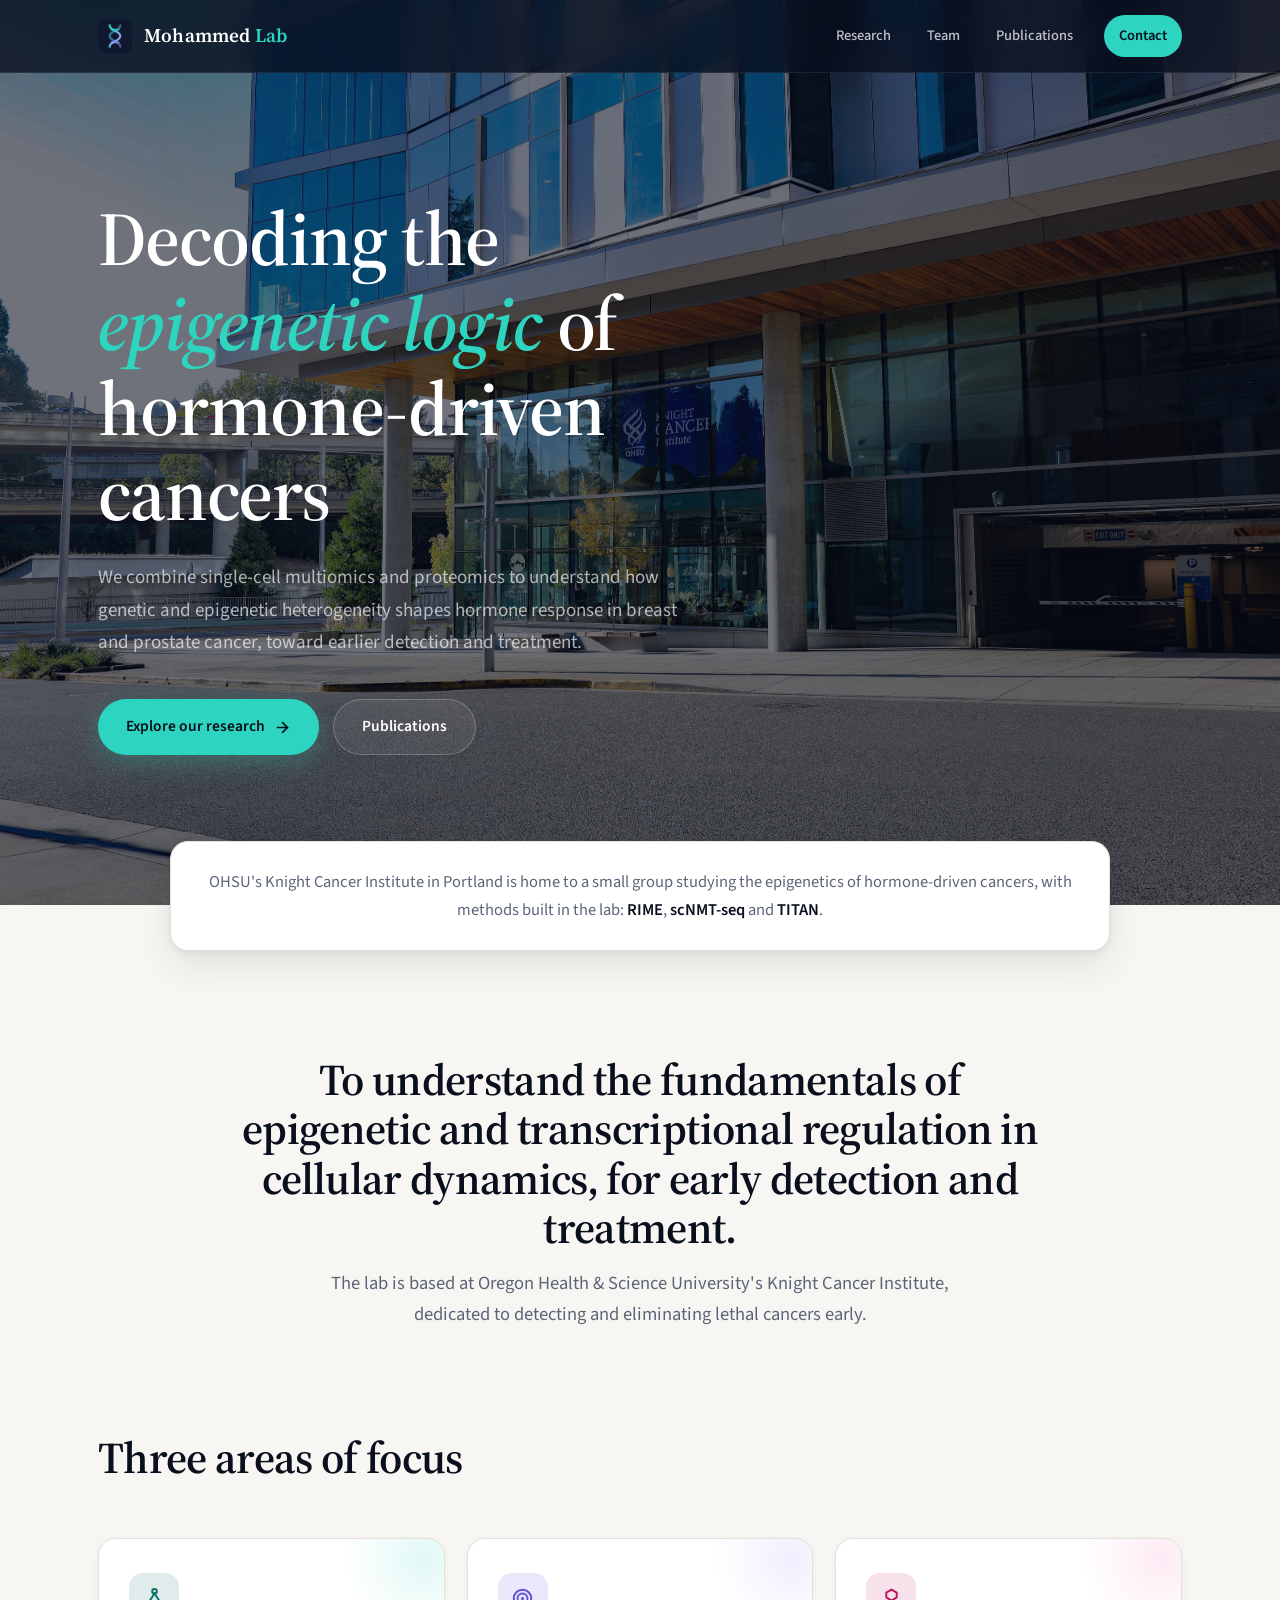
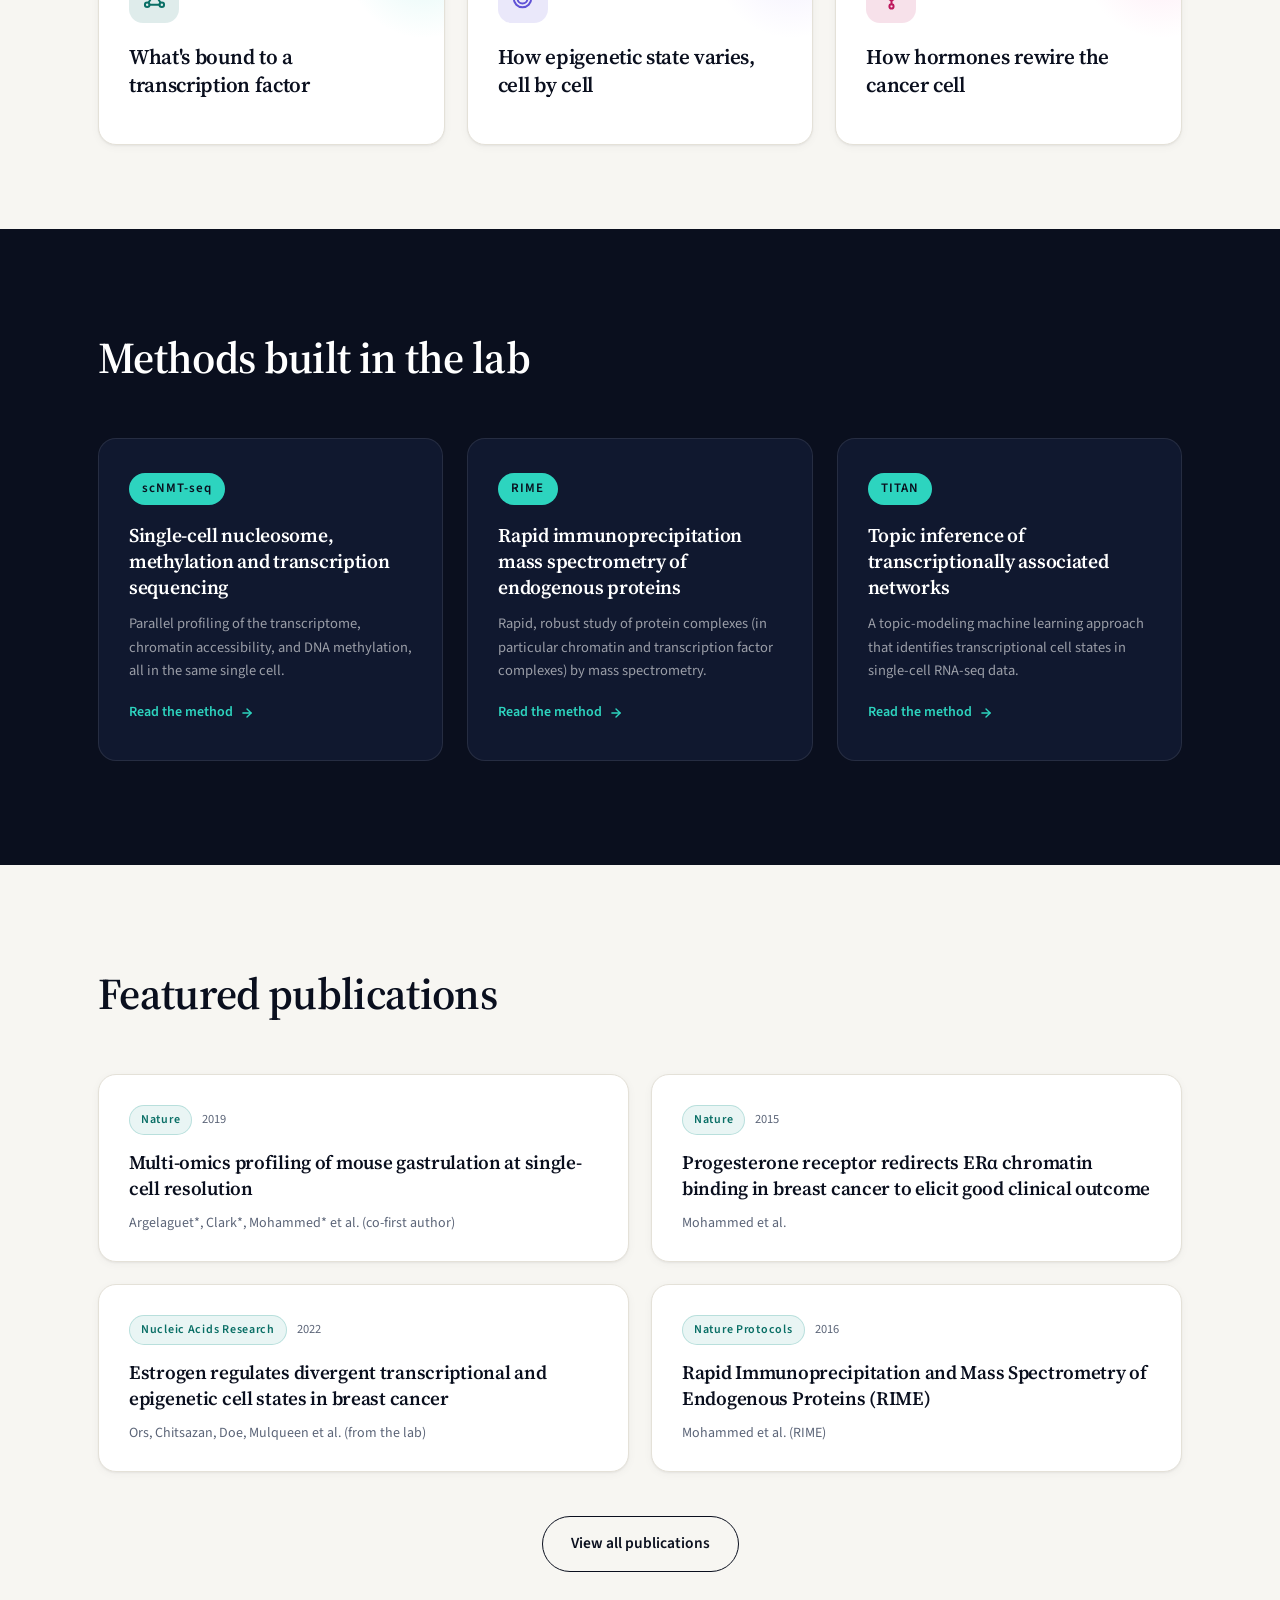
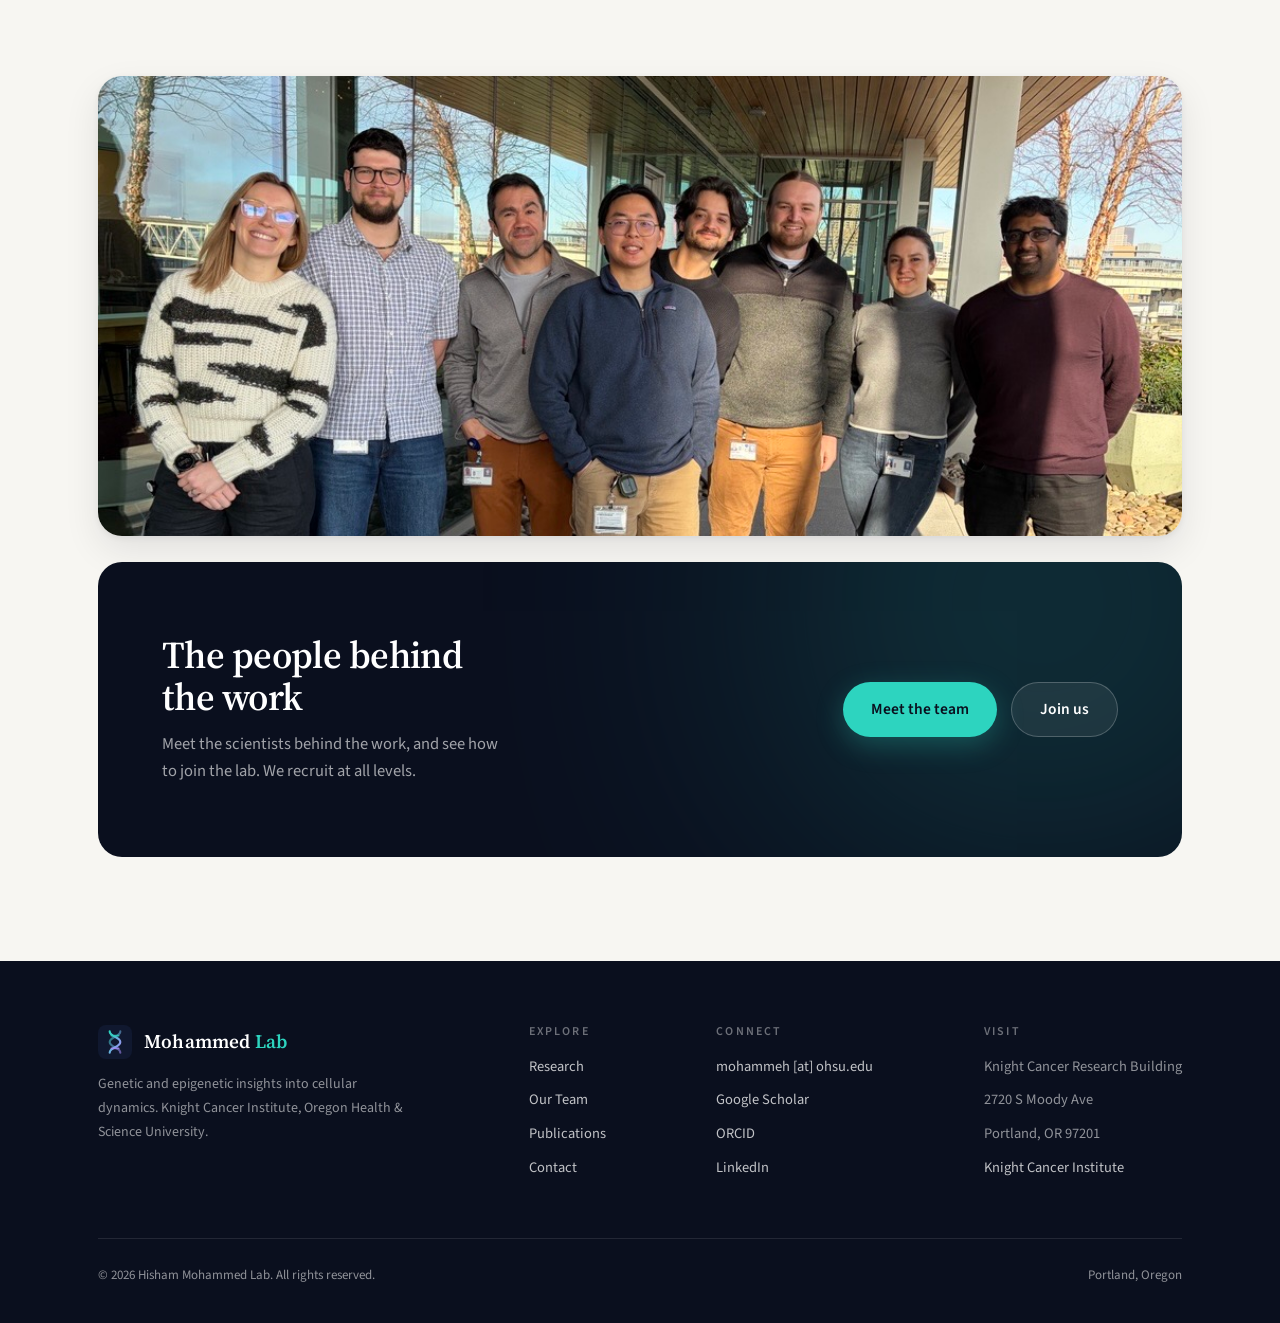
==== commit fe730238: "Redesign research page's two areas into three focused pillars Replaces the wordy "two primary areas"" ====
--- a/index.html
+++ b/index.html
@@ -129,17 +129,46 @@
     <section class="section section--tight" style="padding-top:0;">
       <div class="container">
         <div class="section-head reveal">
-          <h2 class="section-title">Two complementary lines of inquiry</h2>
-        </div>
-        <div class="areas">
-          <article class="area-card reveal">
-            <a href="research.html#area-01" class="area-card-link">
-              <h3>Proteomics of transcription factor complexes</h3>
+          <h2 class="section-title">Three areas of focus</h2>
+        </div>
+        <div class="pillars">
+          <article class="pillar-card pillar-card--teal reveal">
+            <a href="research.html#pillar-proteomics" class="pillar-card-link">
+              <span class="pillar-icon" aria-hidden="true">
+                <svg viewBox="0 0 24 24" fill="none" stroke="currentColor" stroke-width="1.9" stroke-linecap="round" stroke-linejoin="round">
+                  <circle cx="12" cy="5" r="2.2"/>
+                  <circle cx="5" cy="18" r="2.2"/>
+                  <circle cx="19" cy="18" r="2.2"/>
+                  <line x1="12" y1="7.2" x2="6.3" y2="15.9"/>
+                  <line x1="12" y1="7.2" x2="17.7" y2="15.9"/>
+                  <line x1="7.2" y1="18" x2="16.8" y2="18"/>
+                </svg>
+              </span>
+              <h3>What's bound to a transcription factor</h3>
             </a>
           </article>
-          <article class="area-card reveal reveal-d1">
-            <a href="research.html#area-02" class="area-card-link">
-              <h3>Single-cell multiomics of hormone response</h3>
+          <article class="pillar-card pillar-card--violet reveal reveal-d1">
+            <a href="research.html#pillar-singlecell" class="pillar-card-link">
+              <span class="pillar-icon" aria-hidden="true">
+                <svg viewBox="0 0 24 24" fill="none" stroke="currentColor" stroke-width="1.9" stroke-linecap="round" stroke-linejoin="round">
+                  <circle cx="12" cy="12" r="8.4"/>
+                  <circle cx="12" cy="12" r="4.8"/>
+                  <circle cx="12" cy="12" r="1.5" fill="currentColor" stroke="none"/>
+                </svg>
+              </span>
+              <h3>How epigenetic state varies, cell by cell</h3>
+            </a>
+          </article>
+          <article class="pillar-card pillar-card--rose reveal reveal-d2">
+            <a href="research.html#pillar-hormones" class="pillar-card-link">
+              <span class="pillar-icon" aria-hidden="true">
+                <svg viewBox="0 0 24 24" fill="none" stroke="currentColor" stroke-width="1.9" stroke-linecap="round" stroke-linejoin="round">
+                  <path d="M12 3.4 L17 6.4 L17 11 L12 14 L7 11 L7 6.4 Z"/>
+                  <line x1="12" y1="14" x2="12" y2="17.6"/>
+                  <circle cx="12" cy="19.6" r="2"/>
+                </svg>
+              </span>
+              <h3>How hormones rewire the cancer cell</h3>
             </a>
           </article>
         </div>
--- a/css/style.css
+++ b/css/style.css
@@ -18,6 +18,7 @@
   --violet-deep: #6052d6;
   --violet-bright: #a78bfa;
   --rose: #f472b6;
+  --rose-deep: #be185d;
   --grad: var(--teal-bright);
   --radius: 18px;
   --shadow-sm: 0 1px 2px rgba(10, 15, 30, 0.05), 0 2px 10px rgba(10, 15, 30, 0.04);
@@ -304,41 +305,61 @@
 .section--dark .eyebrow { color: var(--teal-bright); }
 .section--dark .section-lede { color: rgba(255, 255, 255, 0.6); }
 
-/* ---------- research area cards ---------- */
-
-.areas { display: grid; grid-template-columns: 1fr 1fr; gap: 26px; }
-@media (max-width: 820px) { .areas { grid-template-columns: 1fr; } }
-
-.area-card {
+/* ---------- research pillars ---------- */
+
+.pillars { display: grid; grid-template-columns: repeat(3, 1fr); gap: 22px; }
+@media (max-width: 900px) { .pillars { grid-template-columns: 1fr; } }
+
+.pillar-card {
   position: relative;
   background: var(--card);
   border: 1px solid var(--line);
   border-radius: var(--radius);
-  padding: 38px 36px;
+  padding: 34px 30px;
   box-shadow: var(--shadow-sm);
   transition: transform 0.25s ease, box-shadow 0.25s ease;
   overflow: hidden;
 }
-.area-card:hover { transform: translateY(-4px); box-shadow: var(--shadow-md); }
-.area-card::before {
+.pillar-card:hover { transform: translateY(-6px); box-shadow: var(--shadow-md); }
+.pillar-card::before {
   content: "";
   position: absolute;
-  inset: 0 auto 0 0;
-  width: 4px;
-  background: var(--grad);
-}
-.area-num {
-  font-family: var(--font-mono);
-  font-size: 13px;
-  letter-spacing: 0.18em;
-  color: var(--violet-deep);
-  margin-bottom: 16px;
-  display: block;
-}
-.area-card h3 { font-size: 24px; margin-bottom: 14px; }
-.area-card p { color: var(--muted); font-size: 15.5px; }
-.area-refs { margin-top: 22px; padding-top: 18px; border-top: 1px dashed var(--line); font-size: 14px; color: var(--muted); }
-.area-refs a { font-weight: 500; }
+  top: -60px;
+  right: -60px;
+  width: 160px;
+  height: 160px;
+  border-radius: 50%;
+  background: radial-gradient(circle, var(--pillar-accent, var(--teal-bright)) 0%, transparent 70%);
+  opacity: 0.14;
+  pointer-events: none;
+}
+.pillar-card-link { display: block; text-decoration: none; color: inherit; }
+.pillar-card-link:hover h3 { text-decoration: underline; text-decoration-color: var(--pillar-accent, currentColor); text-underline-offset: 4px; }
+
+.pillar-card--teal   { --pillar-accent: var(--teal-bright); }
+.pillar-card--violet { --pillar-accent: var(--violet-bright); }
+.pillar-card--rose   { --pillar-accent: var(--rose); }
+
+.pillar-icon {
+  position: relative;
+  display: inline-flex;
+  align-items: center;
+  justify-content: center;
+  width: 50px;
+  height: 50px;
+  border-radius: 14px;
+  margin-bottom: 20px;
+  background: rgba(0, 0, 0, 0.06);
+}
+.pillar-card--teal .pillar-icon { color: var(--teal); background: rgba(10, 111, 102, 0.13); }
+.pillar-card--violet .pillar-icon { color: var(--violet-deep); background: rgba(96, 82, 214, 0.13); }
+.pillar-card--rose .pillar-icon { color: var(--rose-deep); background: rgba(190, 24, 93, 0.13); }
+.pillar-icon svg { width: 25px; height: 25px; }
+
+.pillar-card h3 { position: relative; font-size: 21px; line-height: 1.3; margin-bottom: 12px; }
+.pillar-card p { position: relative; color: var(--muted); font-size: 15px; }
+.pillar-refs { position: relative; margin-top: 20px; padding-top: 16px; border-top: 1px dashed var(--line); font-size: 13.5px; color: var(--muted); }
+.pillar-refs a { font-weight: 500; }
 
 /* ---------- technology cards ---------- */
 
@@ -706,10 +727,49 @@
 }
 .pub-result-count { font-family: var(--font-mono); font-size: 12px; color: var(--muted); }
 
+/* authorship-role filter: separate from the technology/topic panel above,
+   since it's a different axis (who led the paper, not what it's about) */
+.pub-authorship {
+  display: inline-flex;
+  align-items: center;
+  gap: 2px;
+  flex: 0 0 auto;
+  background: var(--card);
+  border: 1px solid var(--line);
+  border-radius: 99px;
+  padding: 3px;
+}
+.pub-auth-btn {
+  display: inline-flex;
+  align-items: center;
+  gap: 6px;
+  font: inherit;
+  font-size: 13.5px;
+  font-weight: 550;
+  color: var(--muted);
+  background: none;
+  border: 0;
+  border-radius: 99px;
+  padding: 9px 15px;
+  cursor: pointer;
+  white-space: nowrap;
+  transition: color 0.16s, background 0.16s;
+}
+.pub-auth-btn:hover { color: var(--teal); }
+.pub-auth-btn.is-on { color: #fff; background: var(--teal); }
+.pub-auth-n {
+  font-family: var(--font-mono);
+  font-size: 10.5px;
+  font-weight: 600;
+  color: inherit;
+  opacity: 0.7;
+}
+
 @media (max-width: 620px) {
   .pub-filter { flex: 1 1 100%; }
   .pub-filter-btn { width: 100%; justify-content: center; }
   .pub-filter-panel { left: 0; right: 0; width: auto; }
+  .pub-authorship { flex: 1 1 100%; justify-content: center; }
 }
 
 .year-jump { display: flex; flex-wrap: wrap; gap: 7px; }
@@ -911,7 +971,7 @@
 @media (prefers-reduced-motion: reduce) {
   html { scroll-behavior: auto; }
   .js .reveal { opacity: 1; transform: none; transition: none; }
-  .area-card, .fpub, .member, .pub, .tech-card, .btn { transition: none; }
+  .pillar-card, .fpub, .member, .pub, .tech-card, .btn { transition: none; }
 }
 
 /* ---------- photo hero ---------- */
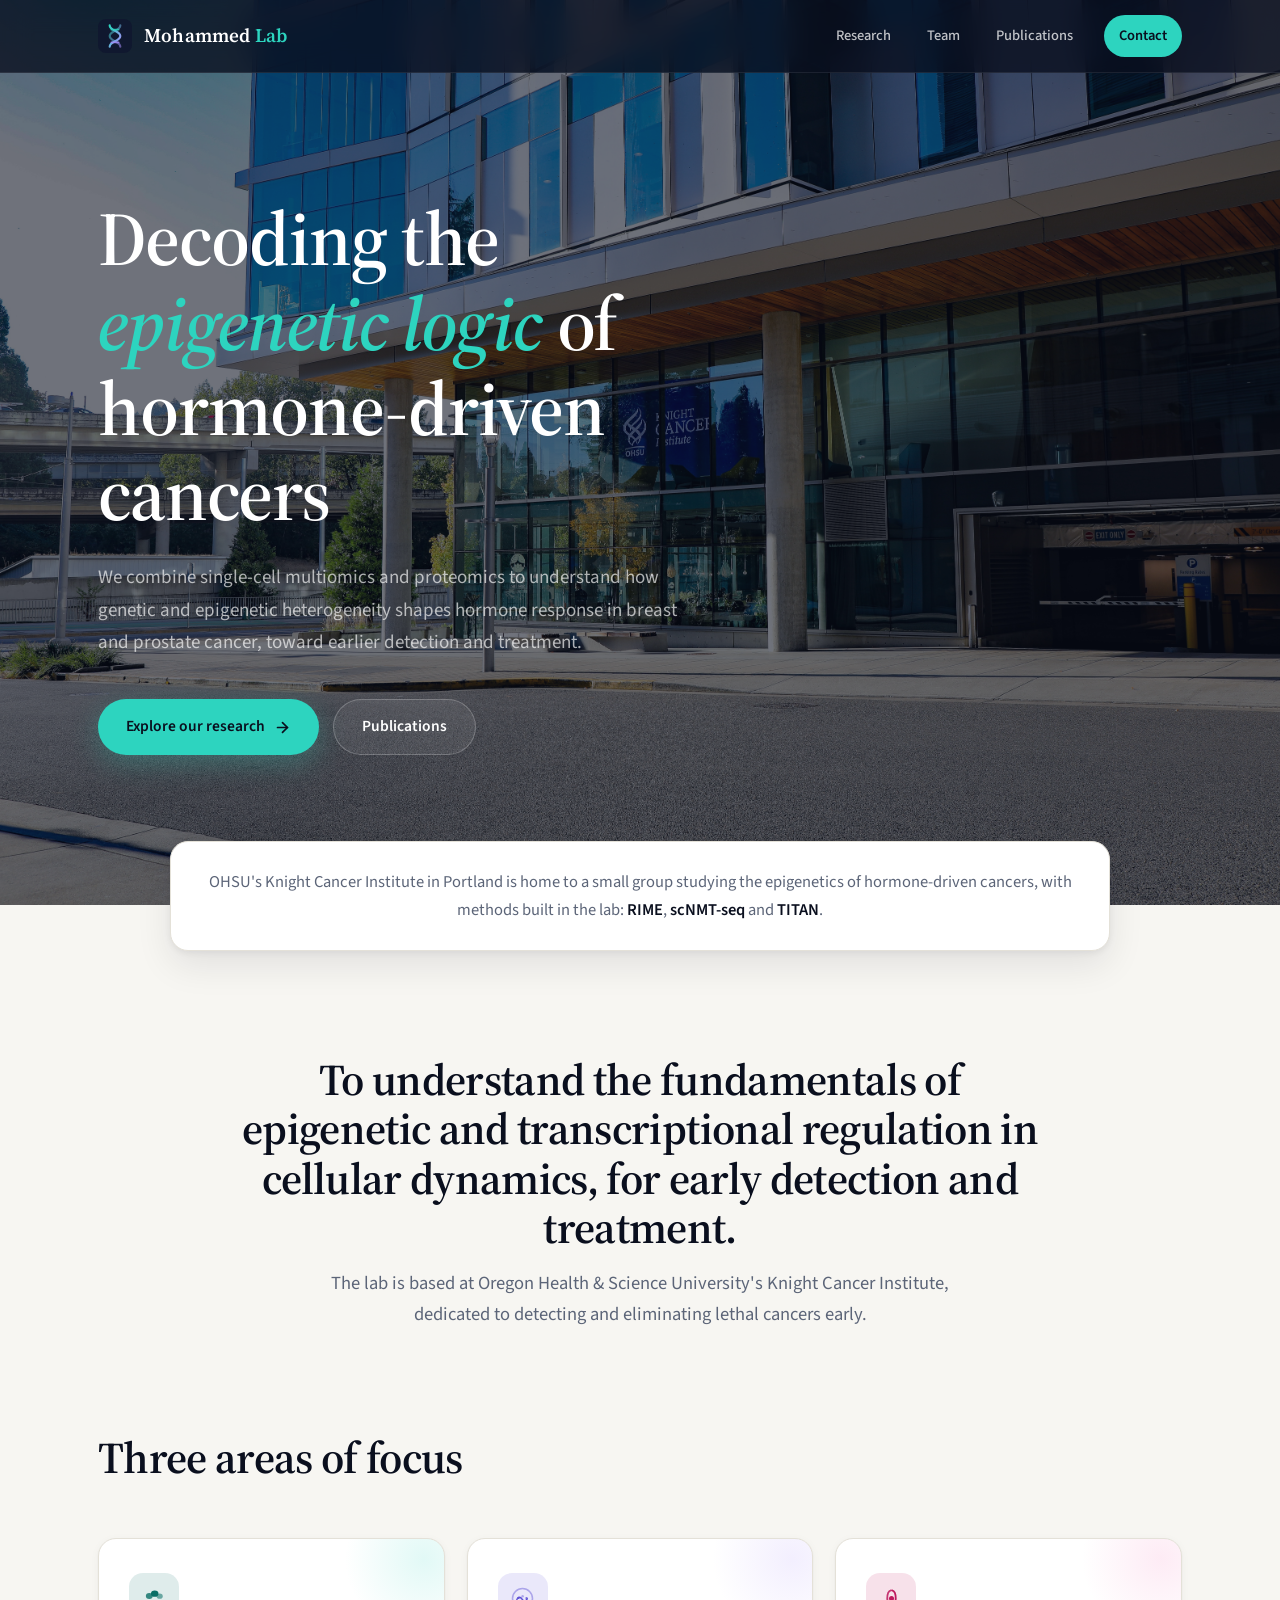
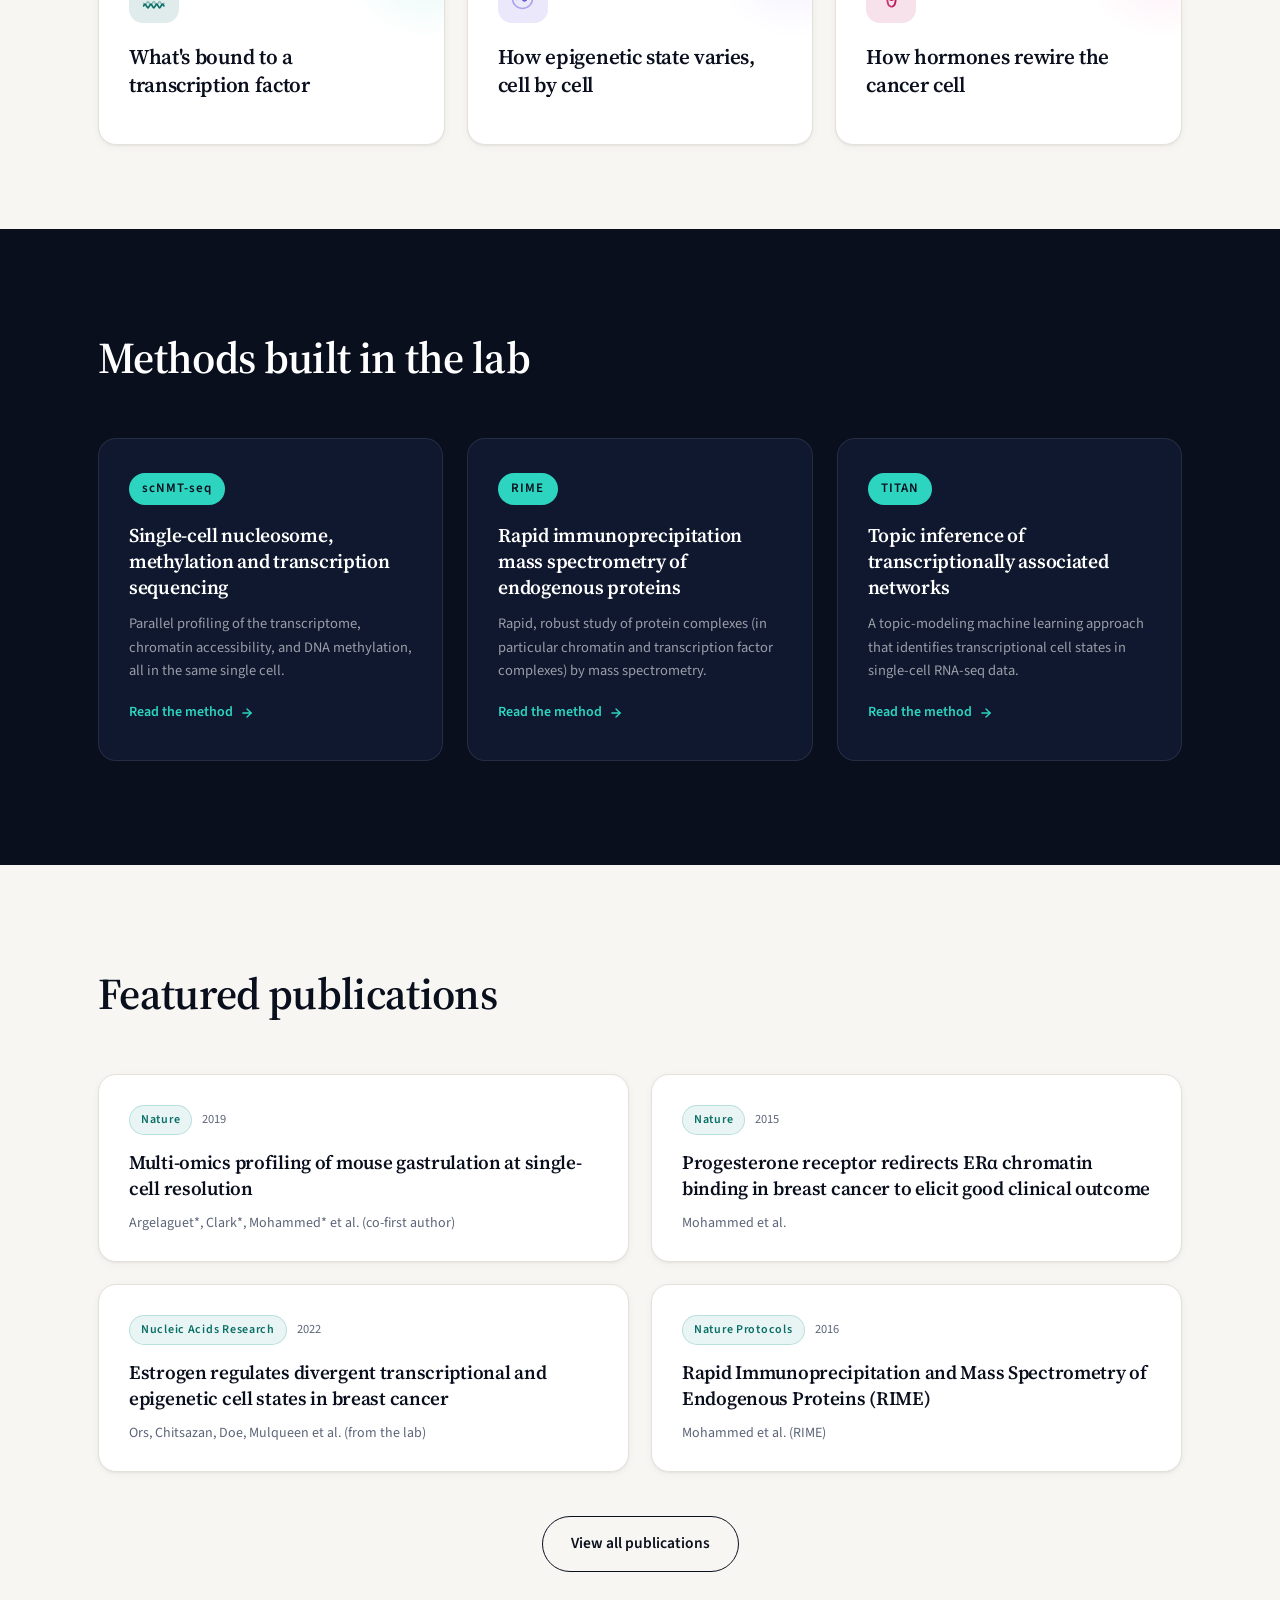
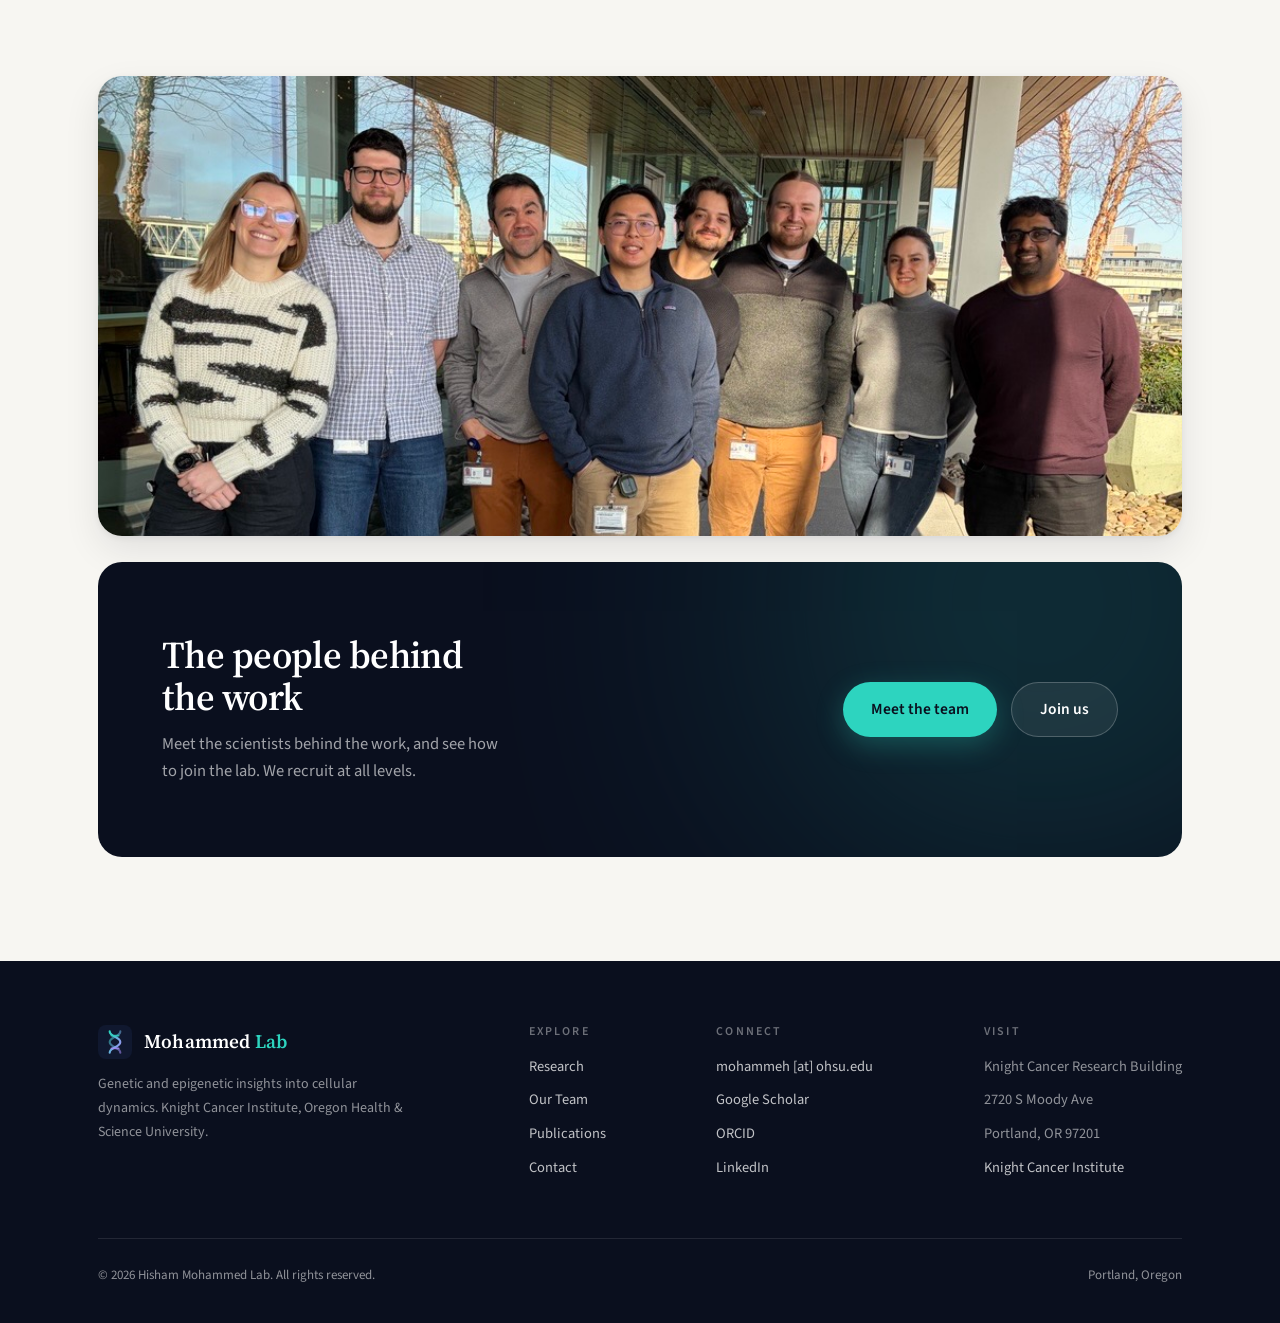
==== commit e589965e: "Redesign area-of-focus icons and trim research page hero copy Replace generic geometric pillar icons" ====
--- a/index.html
+++ b/index.html
@@ -135,13 +135,14 @@
           <article class="pillar-card pillar-card--teal reveal">
             <a href="research.html#pillar-proteomics" class="pillar-card-link">
               <span class="pillar-icon" aria-hidden="true">
-                <svg viewBox="0 0 24 24" fill="none" stroke="currentColor" stroke-width="1.9" stroke-linecap="round" stroke-linejoin="round">
-                  <circle cx="12" cy="5" r="2.2"/>
-                  <circle cx="5" cy="18" r="2.2"/>
-                  <circle cx="19" cy="18" r="2.2"/>
-                  <line x1="12" y1="7.2" x2="6.3" y2="15.9"/>
-                  <line x1="12" y1="7.2" x2="17.7" y2="15.9"/>
-                  <line x1="7.2" y1="18" x2="16.8" y2="18"/>
+                <svg viewBox="0 0 24 24" fill="none" stroke="currentColor" stroke-width="1.5" stroke-linecap="round" stroke-linejoin="round">
+                  <path d="M1.5 19.2c1.4-2.4 1.4-2.4 2.8 0s1.4 2.4 2.8 0 1.4-2.4 2.8 0 1.4 2.4 2.8 0 1.4-2.4 2.8 0 1.4 2.4 2.8 0 1.4-2.4 2.8 0"/>
+                  <path d="M1.5 16.6c1.4 2.4 1.4 2.4 2.8 0s1.4-2.4 2.8 0 1.4 2.4 2.8 0 1.4-2.4 2.8 0 1.4 2.4 2.8 0 1.4-2.4 2.8 0 1.4 2.4 2.8 0" opacity=".4"/>
+                  <g stroke="none" fill="currentColor">
+                    <ellipse cx="7" cy="9.6" rx="3.3" ry="2.8" opacity=".8"/>
+                    <ellipse cx="12.2" cy="7.4" rx="3.6" ry="3"/>
+                    <ellipse cx="17" cy="9.8" rx="2.9" ry="2.5" opacity=".55"/>
+                  </g>
                 </svg>
               </span>
               <h3>What's bound to a transcription factor</h3>
@@ -150,10 +151,12 @@
           <article class="pillar-card pillar-card--violet reveal reveal-d1">
             <a href="research.html#pillar-singlecell" class="pillar-card-link">
               <span class="pillar-icon" aria-hidden="true">
-                <svg viewBox="0 0 24 24" fill="none" stroke="currentColor" stroke-width="1.9" stroke-linecap="round" stroke-linejoin="round">
-                  <circle cx="12" cy="12" r="8.4"/>
-                  <circle cx="12" cy="12" r="4.8"/>
-                  <circle cx="12" cy="12" r="1.5" fill="currentColor" stroke="none"/>
+                <svg viewBox="0 0 24 24" fill="none" stroke="currentColor" stroke-width="1.5" stroke-linecap="round" stroke-linejoin="round">
+                  <circle cx="12" cy="12" r="9.6" opacity=".45"/>
+                  <path d="M6.6 12.8c1.8-2.6 3.3-2.6 5-.2s3.2 2.4 5-.2"/>
+                  <circle cx="8.1" cy="11.4" r="1.15" fill="currentColor" stroke="none"/>
+                  <circle cx="12.1" cy="9.8" r="1.15" fill="currentColor" stroke="none" opacity=".45"/>
+                  <circle cx="15.9" cy="11.6" r="1.15" fill="currentColor" stroke="none" opacity=".8"/>
                 </svg>
               </span>
               <h3>How epigenetic state varies, cell by cell</h3>
@@ -162,10 +165,10 @@
           <article class="pillar-card pillar-card--rose reveal reveal-d2">
             <a href="research.html#pillar-hormones" class="pillar-card-link">
               <span class="pillar-icon" aria-hidden="true">
-                <svg viewBox="0 0 24 24" fill="none" stroke="currentColor" stroke-width="1.9" stroke-linecap="round" stroke-linejoin="round">
-                  <path d="M12 3.4 L17 6.4 L17 11 L12 14 L7 11 L7 6.4 Z"/>
-                  <line x1="12" y1="14" x2="12" y2="17.6"/>
-                  <circle cx="12" cy="19.6" r="2"/>
+                <svg viewBox="0 0 24 24" fill="none" stroke="currentColor" stroke-width="1.8" stroke-linecap="round" stroke-linejoin="round">
+                  <path d="M11.4 4.2C6.8 5.2 6.8 18.8 11.4 19.8" opacity=".85"/>
+                  <path d="M12.6 4.2C17.2 5.2 17.2 18.8 12.6 19.8"/>
+                  <circle cx="12" cy="12" r="2.4" fill="currentColor" stroke="none"/>
                 </svg>
               </span>
               <h3>How hormones rewire the cancer cell</h3>
--- a/css/style.css
+++ b/css/style.css
@@ -521,7 +521,7 @@
   margin-bottom: 26px;
 }
 .pub-search {
-  flex: 1;
+  flex: 1 1 100%;
   min-width: 240px;
   position: relative;
 }
@@ -769,7 +769,7 @@
   .pub-filter { flex: 1 1 100%; }
   .pub-filter-btn { width: 100%; justify-content: center; }
   .pub-filter-panel { left: 0; right: 0; width: auto; }
-  .pub-authorship { flex: 1 1 100%; justify-content: center; }
+  .pub-authorship { flex: 1 1 100%; justify-content: center; flex-wrap: wrap; row-gap: 4px; }
 }
 
 .year-jump { display: flex; flex-wrap: wrap; gap: 7px; }
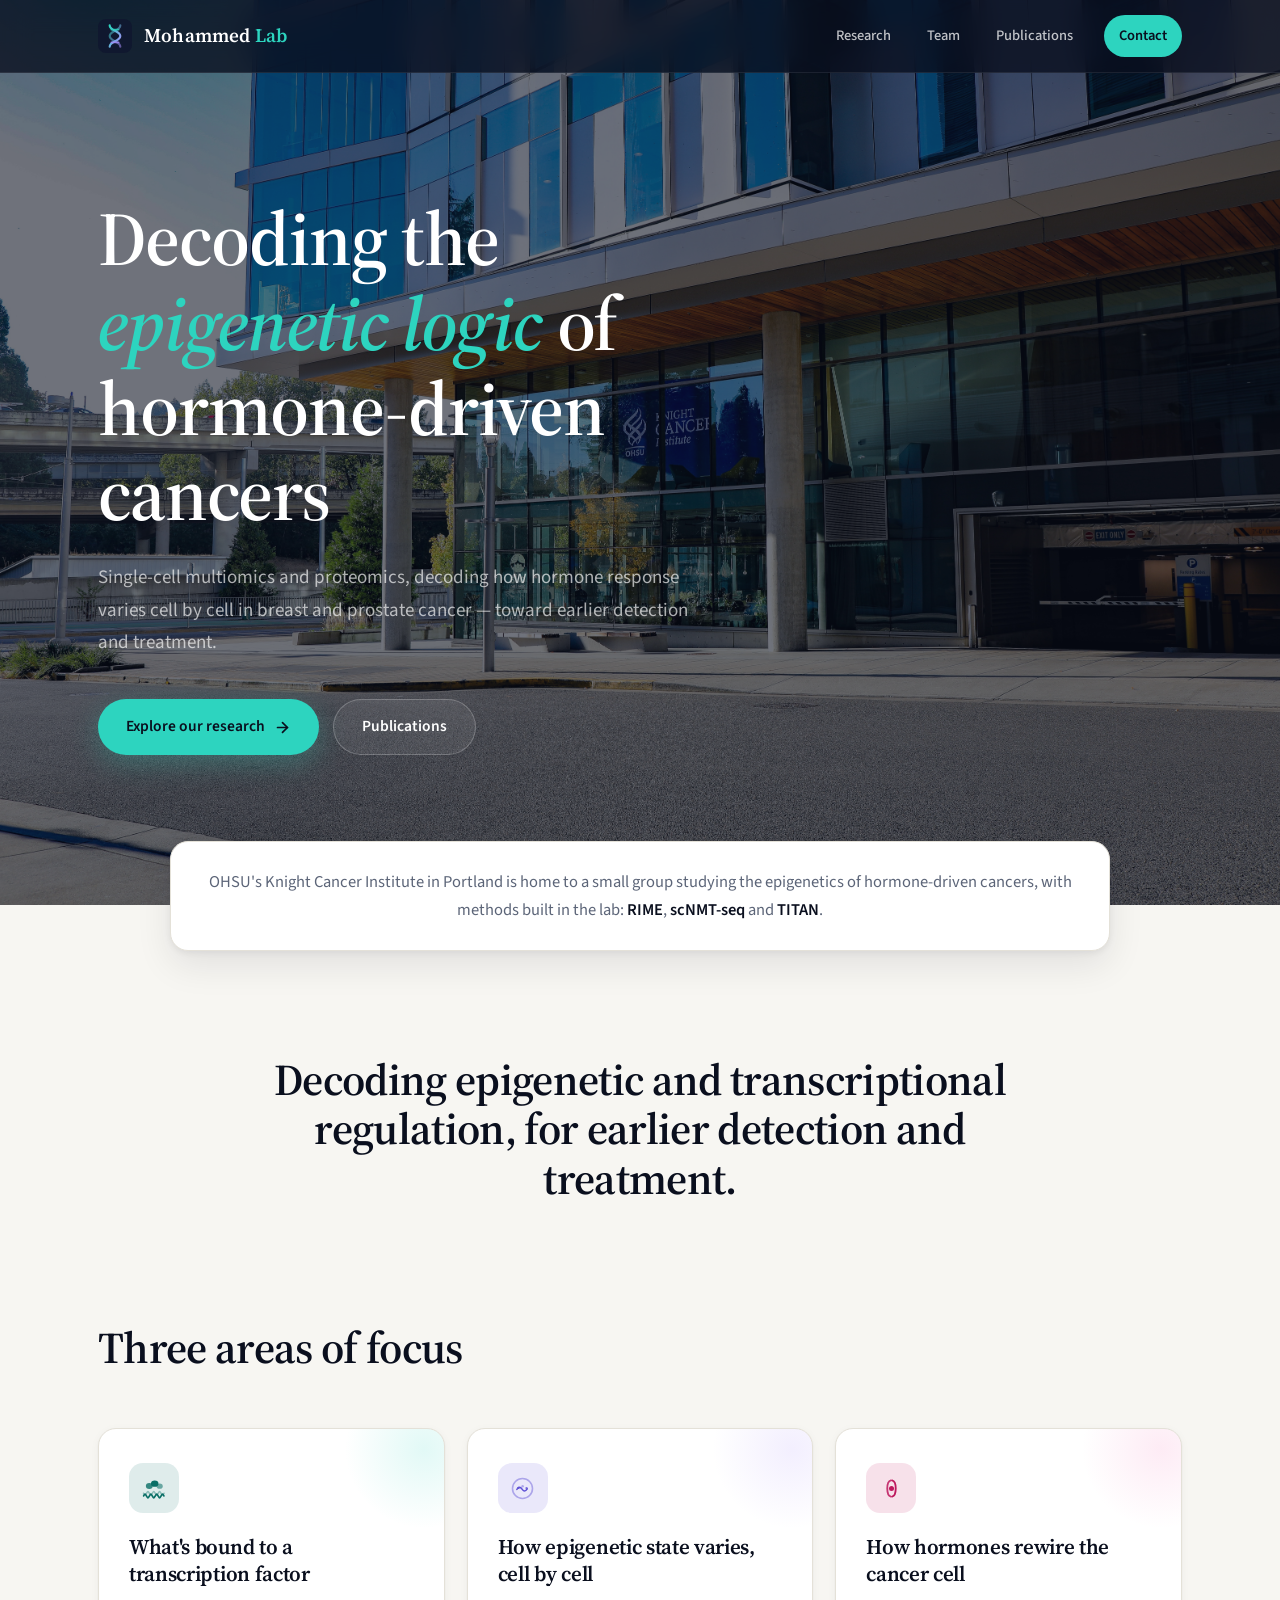
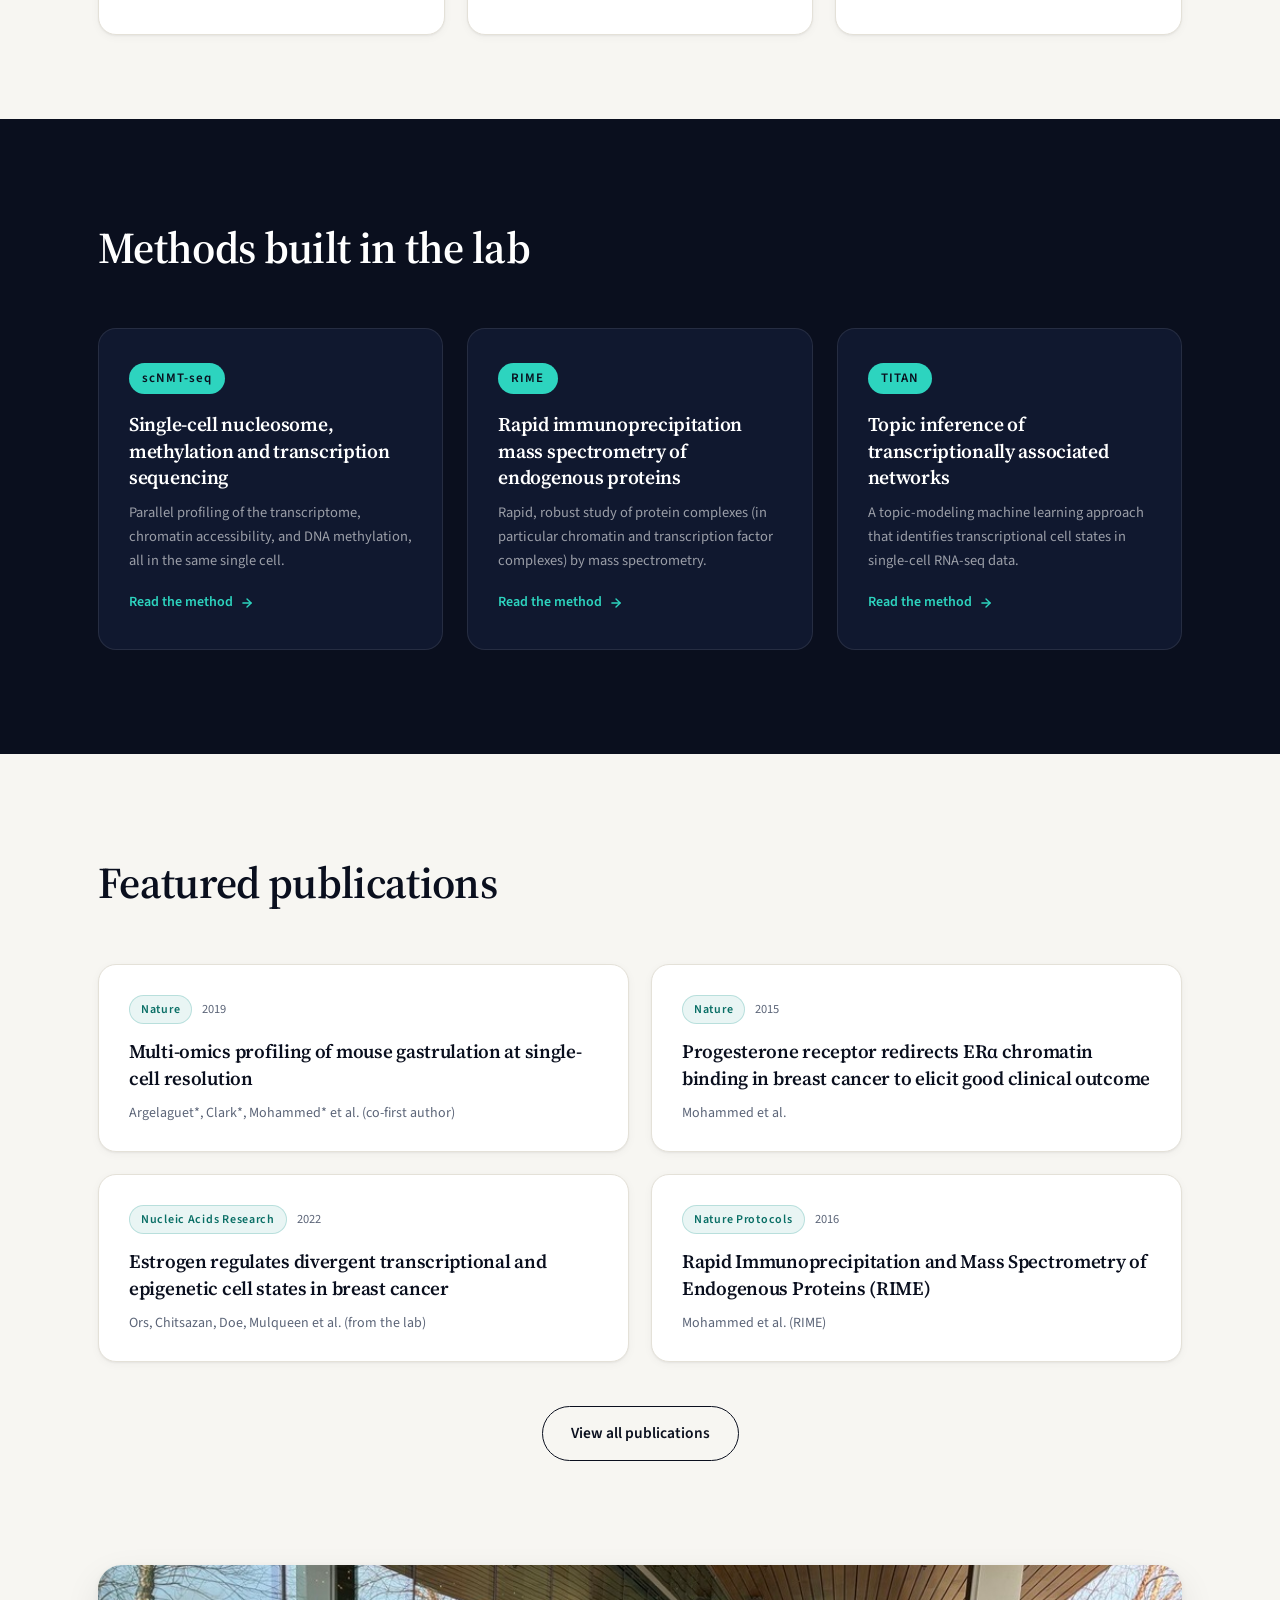
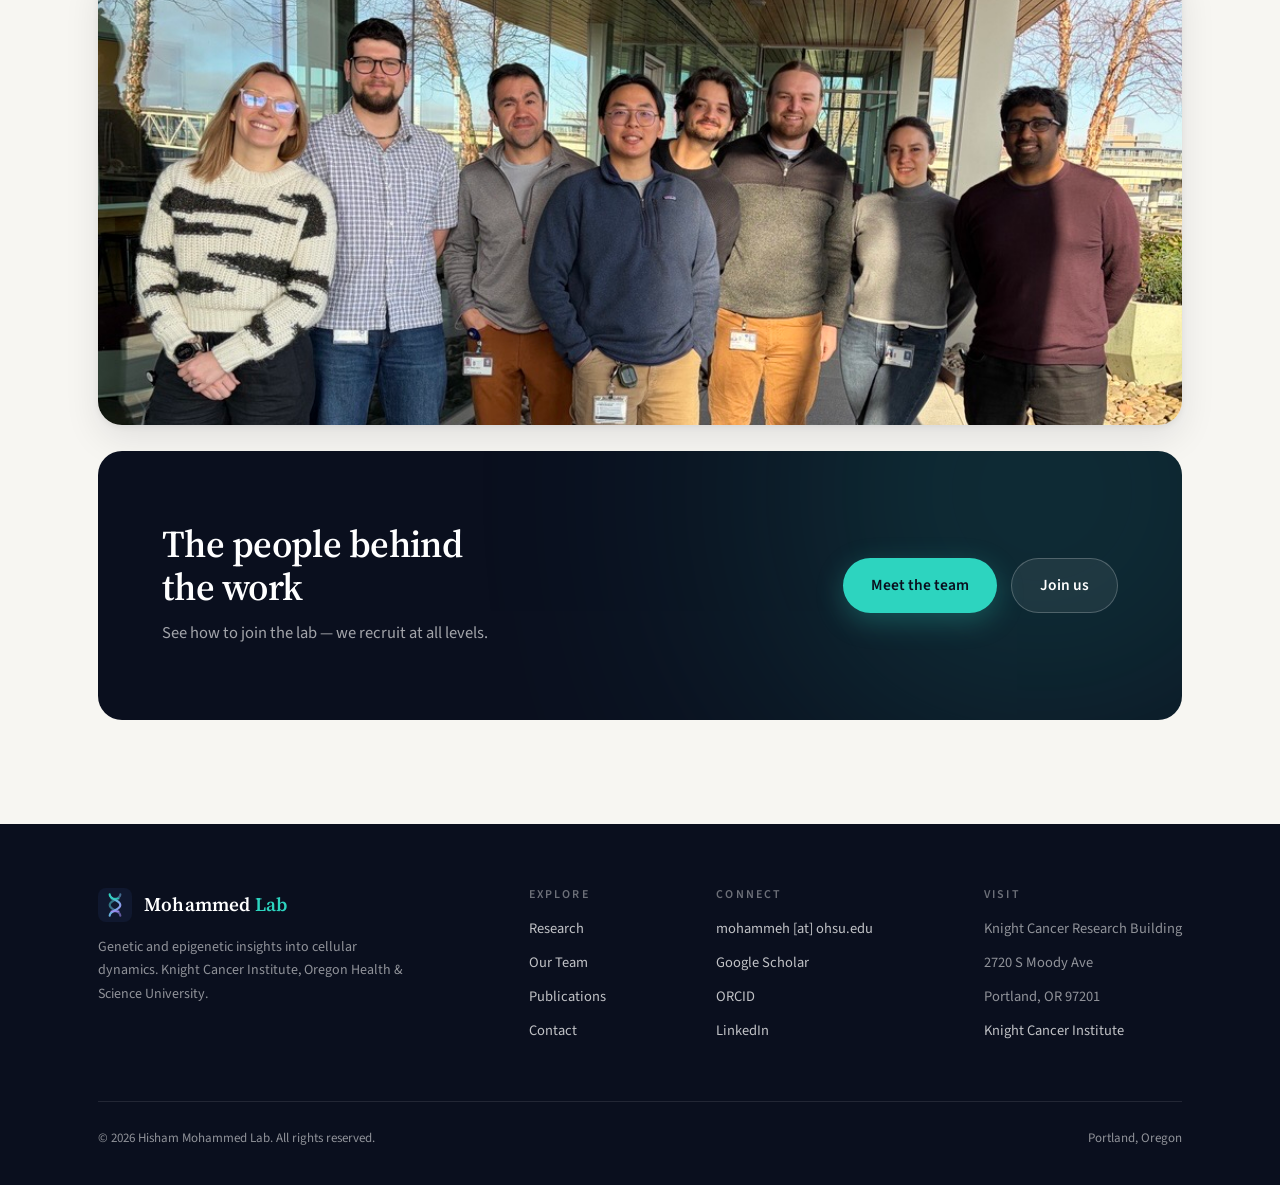
==== commit d7f5152d: "Tighten research page and homepage copy to cut scrolling Trim project card prose to essential facts," ====
--- a/index.html
+++ b/index.html
@@ -88,9 +88,8 @@
       <div class="container hero-inner">
         <h1>Decoding the <em>epigenetic logic</em> of hormone-driven cancers</h1>
         <p class="hero-sub">
-          We combine single-cell multiomics and proteomics to understand how genetic and
-          epigenetic heterogeneity shapes hormone response in breast and prostate cancer,
-          toward earlier detection and treatment.
+          Single-cell multiomics and proteomics, decoding how hormone response varies
+          cell by cell in breast and prostate cancer &mdash; toward earlier detection and treatment.
         </p>
         <div class="hero-actions">
           <a class="btn btn--primary" href="research.html">
@@ -115,13 +114,8 @@
     <section class="section">
       <div class="container container--narrow" style="text-align:center;">
         <h2 class="section-title reveal reveal-d1" style="max-width:none;">
-          To understand the fundamentals of epigenetic and transcriptional regulation
-          in cellular dynamics, for early detection and treatment.
+          Decoding epigenetic and transcriptional regulation, for earlier detection and treatment.
         </h2>
-        <p class="section-lede reveal reveal-d2" style="margin:0 auto;">
-          The lab is based at Oregon Health & Science University's Knight Cancer Institute,
-          dedicated to detecting and eliminating lethal cancers early.
-        </p>
       </div>
     </section>
 
@@ -250,7 +244,7 @@
         <div class="cta-band reveal">
           <div>
             <h2>The people behind the work</h2>
-            <p>Meet the scientists behind the work, and see how to join the lab. We recruit at all levels.</p>
+            <p>See how to join the lab &mdash; we recruit at all levels.</p>
           </div>
           <div style="display:flex; gap:14px; flex-wrap:wrap;">
             <a class="btn btn--primary" href="team.html">Meet the team</a>
